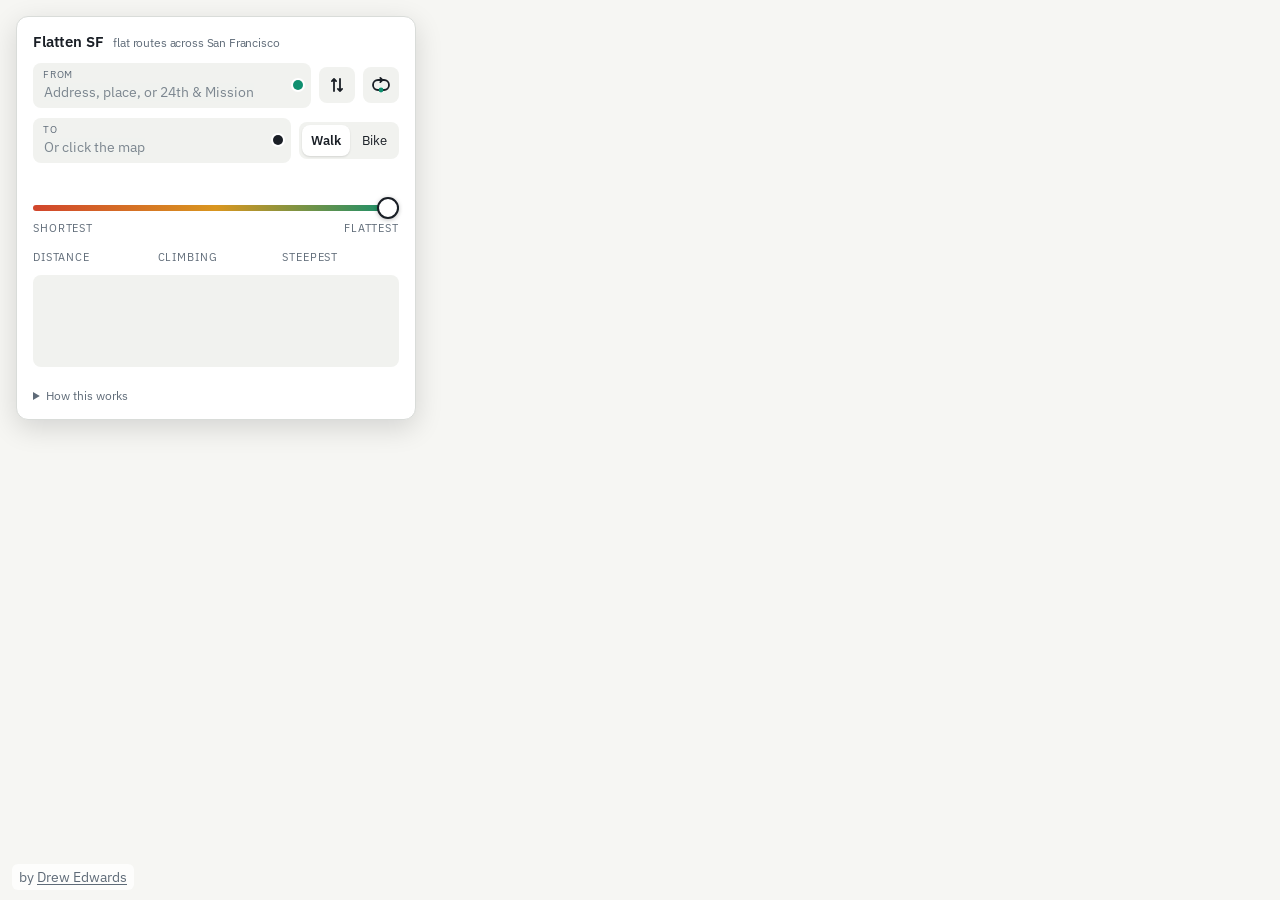
==== site/index.html @ c140e521 "GPX download, and miles or kilometres A small GPX link beside Copy link downloads the route on show " ====
<!DOCTYPE html>
<html lang="en">
<head>
<meta charset="utf-8">
<meta name="viewport" content="width=device-width,initial-scale=1,viewport-fit=cover">
<title>Flatten SF</title>
<meta name="description" content="flattensf: the flattest walking or cycling route between any two places in San Francisco, and every route between it and the shortest one.">
<link rel="canonical" href="https://www.flattensf.com/">
<link rel="icon" href="favicon.svg" type="image/svg+xml">
<meta property="og:type" content="website">
<meta property="og:title" content="Flatten SF">
<meta property="og:site_name" content="Flatten SF">
<meta property="og:description" content="The flattest walking or cycling route between any two places in San Francisco, and every route between it and the shortest one.">
<meta property="og:url" content="https://www.flattensf.com/">
<meta property="og:image" content="https://www.flattensf.com/preview.jpg">
<meta property="og:image:secure_url" content="https://www.flattensf.com/preview.jpg">
<meta property="og:image:type" content="image/jpeg">
<meta property="og:image:width" content="1200">
<meta property="og:image:height" content="630">
<meta property="og:image:alt" content="A map of San Francisco with a fan of walking routes between Trick Dog and the dragon in Golden Gate Park">
<meta name="twitter:card" content="summary_large_image">
<meta name="twitter:title" content="Flatten SF">
<meta name="twitter:description" content="The flattest walking or cycling route between any two places in San Francisco, and every route between it and the shortest one.">
<meta name="twitter:image" content="https://www.flattensf.com/preview.jpg">
<link rel="preload" href="data/graph-0a4ff1ec02.bin.gz" as="fetch" crossorigin>
<link rel="preconnect" href="https://fonts.googleapis.com">
<link rel="preconnect" href="https://fonts.gstatic.com" crossorigin>
<link rel="stylesheet" href="https://fonts.googleapis.com/css2?family=IBM+Plex+Sans:wght@400;500;600&family=IBM+Plex+Mono:wght@500;600&display=swap">
<link rel="stylesheet" href="leaflet-340720efc3.css">
<link rel="stylesheet" href="app-6e3fca8232.css">
</head>
<body>
<div id="map"></div>
<div class="credit" id="credit">by <a href="https://almostimplemented.com" rel="author">Drew Edwards</a></div>
<section id="card" aria-label="flattensf: plan a flat route">
  <h1>Flatten SF <small>flat routes across San Francisco</small></h1>
  <div class="row">
    <div class="field">
      <label for="from">From</label>
      <input id="from" type="text" autocomplete="off" spellcheck="false" placeholder="Address, place, or 24th & Mission">
      <span class="pin" aria-hidden="true"></span>
      <ul class="suggest" id="from_s" role="listbox" hidden></ul>
    </div>
    <button class="swap" id="swap" title="Swap" aria-label="Swap origin and destination"><svg class="ic-swap" viewBox="0 0 20 20" aria-hidden="true"><path d="M7 16V4M4.9 6.1L7 4l2.1 2.1M13 4v12M10.9 13.9L13 16l2.1-2.1" fill="none" stroke="currentColor" stroke-width="1.8" stroke-linecap="round" stroke-linejoin="round"/></svg></button>
    <button class="swap loopbtn" id="loopbtn" type="button" title="Make it a loop" aria-label="Make it a loop" aria-pressed="false">
      <svg class="ic ic-loop" viewBox="0 0 20 20" aria-hidden="true"><path d="M7 5h6a5 5 0 0 1 0 10H7A5 5 0 0 1 7 5z" fill="none" stroke="currentColor" stroke-width="1.8"/><path d="M9.3 2.9l2.1 2.1-2.1 2.1" fill="none" stroke="currentColor" stroke-width="1.8" stroke-linecap="round" stroke-linejoin="round"/><circle class="a" cx="10" cy="15" r="2.4"/></svg>
      <svg class="ic ic-line" viewBox="0 0 20 20" aria-hidden="true"><line x1="5" y1="15" x2="15" y2="5" stroke="currentColor" stroke-width="1.8" stroke-linecap="round"/><circle class="a" cx="4.6" cy="15.4" r="2.6"/><circle class="b" cx="15.4" cy="4.6" r="2.6"/></svg>
    </button>
  </div>
  <div class="row">
    <div class="field" id="tofield">
      <label for="to">To</label>
      <input id="to" type="text" autocomplete="off" spellcheck="false" placeholder="Or click the map">
      <span class="pin to" aria-hidden="true"></span>
      <ul class="suggest" id="to_s" role="listbox" hidden></ul>
    </div>
    <div class="seg" id="mode" role="group" aria-label="Travel mode">
      <button data-v="walk" aria-pressed="true">Walk</button>
      <button data-v="bike" aria-pressed="false">Bike</button>
    </div>
  </div>
  <label class="calm" id="calmrow" hidden>
    <input type="checkbox" id="calm" checked>
    <span>Prefer calm streets <small>bike lanes and quiet streets count shorter, busy arterials longer</small></span>
  </label>
  <label class="calm" id="obrow" hidden>
    <input type="checkbox" id="outback">
    <span>Allow out and back <small>the same streets there and back, often the flattest way</small></span>
  </label>
  <div class="statusrow">
    <div class="status" id="status"></div>
    <span class="links"><button class="link" id="share" type="button" hidden>Copy link</button><button class="link" id="gpx" type="button" hidden title="Download this route as a GPX file for Strava, Garmin and the rest">GPX</button></span>
  </div>
  <input id="sharebox" type="text" readonly hidden aria-label="Link to this route">
  <div class="slider">
    <input type="range" id="sl" min="0" max="1" step="0.001" value="1" aria-label="From shortest to flattest">
    <div class="ends"><span id="end0">Shortest</span><b id="slpos"></b><span id="end1">Flattest</span></div>
  </div>
  <div class="result" id="result" hidden>
    <div class="stat"><div class="v" id="v_dist"></div><div class="k">distance</div></div>
    <div class="stat"><div class="v" id="v_climb"></div><div class="k">climbing</div></div>
    <div class="stat"><div class="v" id="v_grade"></div><div class="k">steepest</div></div>
  </div>
  <canvas id="prof" width="760" height="184" hidden></canvas>
  <div class="delta" id="delta"></div>
  <div class="turns" id="turns" hidden></div>
  <details>
    <summary>How this works</summary>
    <p class="fine">Routes are computed in your browser over 160,000 street
    segments, with USGS 1&nbsp;m lidar elevation on the Overture /
    OpenStreetMap street graph. The slider runs the whole trade-off between
    distance and climbing: every route nothing else beats on both, from
    the shortest to the flattest worth walking. Sliding right never
    shortens the route and never adds climbing. Climbing is total gain,
    not the difference between the endpoints. Stairs count on foot, not
    on a bike.</p>
    <p class="fine">The loop button turns the trip into a loop from one
    start: the slider sets the distance, dozens of loops of about that
    length are tried in every direction and the flattest is shown; tick
    <i>allow out and back</i> to include the same streets there and back,
    which is often flatter still. On a
    bike, <i>prefer calm streets</i> counts protected lanes and paths
    (SFMTA bikeway network) as shorter than they are and busy arterials as
    longer.</p>
    <p class="fine">Click a unit on the numbers to switch between miles
    and kilometres. <i>GPX</i> downloads the route on show with its
    elevation, for Strava, Garmin Connect, Komoot and the like. Place
    search is offline: the city's intersections, places and addresses are
    built into this page.
    <a href="https://github.com/almostimplemented/flattensf">Source, data and the full analysis</a>.</p>
  </details>
  <p class="credit-inline">by <a href="https://almostimplemented.com" rel="author">Drew Edwards</a></p>
</section>
<script src="leaflet-5a640ff863.js"></script>
<script>window.DATA = {"manifest":{"arrays":{"node_lon":{"t":"i4","o":0,"n":69864},"node_lat":{"t":"i4","o":279456,"n":69864},"node_flags":{"t":"u1","o":558912,"n":69864},"node_elev":{"t":"i2","o":628776,"n":69864},"indptr":{"t":"i4","o":768504,"n":69865},"geom_off":{"t":"i4","o":1047964,"n":87777},"arc_head":{"t":"i4","o":1399072,"n":161176},"arc_edge":{"t":"i4","o":2043776,"n":161176},"arc_len":{"t":"u2","o":2688480,"n":161176},"arc_gain":{"t":"u2","o":3010832,"n":161176},"arc_loss":{"t":"u2","o":3333184,"n":161176},"arc_maxgrade":{"t":"i2","o":3655536,"n":161176},"arc_meangrade":{"t":"u2","o":3977888,"n":161176},"arc_cls":{"t":"u1","o":4300240,"n":161176},"arc_flags":{"t":"u1","o":4461416,"n":161176},"arc_th3":{"t":"u2","o":4622592,"n":161176},"arc_th5":{"t":"u2","o":4944944,"n":161176},"arc_th8":{"t":"u2","o":5267296,"n":161176},"arc_th10":{"t":"u2","o":5589648,"n":161176},"arc_th15":{"t":"u2","o":5912000,"n":161176},"edge_name":{"t":"u2","o":6234352,"n":87776},"edge_cls":{"t":"u1","o":6409904,"n":87776},"edge_bucket":{"t":"u1","o":6497680,"n":87776},"edge_maxgrade":{"t":"u2","o":6585456,"n":87776},"edge_avggrade":{"t":"i2","o":6761008,"n":87776},"edge_len":{"t":"u2","o":6936560,"n":87776},"edge_gainkm":{"t":"u2","o":7112112,"n":87776},"edge_lowstress":{"t":"u1","o":7287664,"n":87776},"edge_stress":{"t":"u1","o":7375440,"n":87776},"addr_street":{"t":"u2","o":7463216,"n":230311},"addr_number":{"t":"u2","o":7923838,"n":230311},"addr_lon":{"t":"u2","o":8384460,"n":230311},"addr_lat":{"t":"u2","o":8845082,"n":230311}},"strings":{"geom":{"o":9305704,"b":1454730},"places":{"o":10760434,"b":491608},"addr_streets":{"o":11252042,"b":31067}},"bytes":11283109},"meta":{"n_nodes":69864,"n_arcs":161176,"n_edges":87776,"classes":["bridleway","cycleway","footway","living_street","path","pedestrian","primary","residential","secondary","service","steps","tertiary","track","trunk","unclassified","unknown"],"names":["1","10","10th Avenue","10th Street","11","11th Avenue","11th Street","12","12th Avenue","12th Street","13","13th Street","14","14th Avenue","14th Street","15","15th Avenue","15th Street","16","16th Avenue","16th Street","17","17th Avenue","17th Street","18","18th Avenue","18th Street","19","19th Avenue","19th Street","1st Street","2","20","20th Avenue","20th Avenue Entrance","20th Street","21","21st Avenue","21st Street","22","22nd Avenue","22nd Street","23","23rd Avenue","23rd Street","24","24th Avenue","24th Street","25","25th Avenue","25th Avenue North","25th Street","26","26th Avenue","26th Street","27","27th Avenue","27th Street","28","28th Avenue","28th Street","29th Avenue","29th Street","2nd Avenue","2nd Street","3","30th Avenue","30th Street","31st Avenue","32nd Avenue","33rd Avenue","34th Avenue","35th Avenue","36th Avenue","37th Avenue","38th Avenue","39th Avenue","3rd Avenue","3rd Street","4","40th Avenue","41st Avenue","42nd Avenue","43rd Avenue","44th Avenue","45th Avenue","46th Avenue","47th Avenue","48th Avenue","4th Avenue","4th Street","5","5th Avenue","5th Avenue Entrance","5th Street","6","6th Avenue","6th Street","7","7th Avenue","7th Street","8","8th Avenue","8th Street","9","9th Avenue","9th Street","A Dock","A Street","Abbey Street","Acacia Avenue","Acadia Street","Accacia Street","Acevedo Avenue","Acme Alley","Acorn Alley","Acton Street","Ada Court","Adah's Stairway","Adair Street","Addison Street","Adele Court","Admiral Avenue","Adolph Sutro Court","Aerial Way","Agnon Avenue","Agua Way","Ahern Way","Al Scoma Way","Alabama Street","Aladdin Terrace","Alameda Street","Alana Way","Alberta Street","Albion Street","Alder Street","Alemany Boulevard","Alert Alley","Alexander Zuckermann Bay Bridge Trail","Alhambra Street","Alice B. Toklas Place","Allan Street","Allen Street","Allison Street","Allston Way","Alma Street","Almaden Court","Aloha Avenue","Alpha Street","Alpine Terrace","Alta Mar Way","Alta Street","Alta Vista Terrace","Alton Avenue","Alvarado Street","Alviso Street","Amador Street","Amatista Lane","Amatury Loop","Amazon Avenue","Amber Drive","Ambrose Bierce Street","Ames Street","Amethyst Way","Amherst Street","Amity Alley","Anderson Street","Andover Street","Andrews Road","Angelo's Alley","Anglo Alley","Ankeny Street","Annapolis Terrace","Annie Street","Anson Place","Anthony Street","Antonio Street","Anza Avenue","Anza Street","Anzavista Avenue","Apollo Street","Apparel Way","Appleton Avenue","Appleton Street","Aptos Avenue","Aquavista Way","Arago Street","Arballo Drive","Arbol Lane","Arbor Street","Arch Street","Arco Way","Ardath Court","Arden Way","Ardenwood Way","Arelious Walker Drive","Arellano Avenue","Argent Alley","Argonaut Avenue","Arguello Boulevard","Arkansas Street","Arleta Avenue","Arlington Path","Arlington Street","Armistead Road","Armory Drive","Armstrong Avenue","Arnold Avenue","Arroyo Way","Arthur Avenue","Ash Street","Ashburton Place","Ashbury Street","Ashbury Terrace","Ashton Avenue","Ashwood Lane","Aspen Court","Atalaya Terrace","Athens Street","Attridge Alley","Auburn Street","August Alley","Augusta Street","Austin Street","Auto Drive","Automobile Drive","Avalon Avenue","Avenue A","Avenue B","Avenue D","Avenue E","Avenue G","Avenue H","Avenue I","Avenue M","Avenue N","Avenue of the Palms","Avila Street","Avoca Alley","Avocet Way","Avon Way","Aztec Street","B Dock","B Street","Bache Street","Bacon Street","Baden Street","Badger Street","Baker Court","Baker Street","Balance Street","Balboa Street","Balceta Avenue","Baldwin Court","Balhi Court","Balmy Street","Baltimore Way","Banbury Drive","Bancroft Avenue","Banks Street","Bannam Place","Banneker Way","Bannock Street","Barcelona Avenue","Barnard Avenue","Barneveld Avenue","Barstow Street","Bartlett Street","Bartol Street","Bass Court","Batteries to Bluffs Trail","Battery Caulfield Road","Battery Chamberlin Road","Battery Dynamite Road","Battery East Road","Battery Saffold Road","Battery Street","Battery Wagner Road","Battle of the Bulge Memorial Trail","Bay Area Ridge Trail","Bay Street","Bay Trail","Bay View Street","Bayshore Boulevard","Bayside Drive","Bayside Village Place","Bayview Circle","Bayview Park Road","Baywood Court","Beach Street","Beachmont Drive","Beacon Street","Beale Street","Beatrice Lane","Beatty Road","Beaumont Avenue","Beaver Street","Beckett Street","Bedford Place","Beeman Lane","Behr Avenue","Beideman Street","Belcher Street","Belden Place","Belgrave Avenue","Bell Court","Bella Vista Way","Bellair Place","Belle Avenue","Belles Street","Bellevue Avenue","Belmont Avenue","Belvedere Street","Bemis Street","Bengal Alley","Bennington Street","Benton Avenue","Bepler Street","Bergen Alley","Berkeley Way","Berkshire Way","Bernal Cut Path","Bernal Heights Boulevard","Bernard Street","Bernice Rodgers Way","Bernice Street","Berry Street","Bertha Lane","Bertie Minor Lane","Bertita Street","Berwick Place","Bessie Street","Beulah Street","Beverly Street","Bigelow Court","Birch Street","Birchwood Court","Bird Street","Birmingham Road","Bishop Street","Bitting Avenue","Black Place","Blackstone Court","Blair Terrace","Blairwood Lane","Blake Street","Blanche Street","Blandy Street","Blanken Avenue","Bliss Court","Bliss Road","Blue Greenway","Blue Heron Lake Drive","Blue Heron Lake Drive East","Bluxome Alley","Bluxome Street","Blythdale Avenue","Boardman Place","Bob Kaufman Alley","Bocana Street","Bonifacio Street","Bonita Street","Bonnie Brae Lane","Bonview Street","Borica Street","Bostonship Plaza","Boswell Street","Bosworth Street","Boutwell Street","Bowdoin Street","Bowley Court","Bowley Street","Bowling Green Drive","Bowman Court","Boylston Street","Boynton Court","Bradford Street","Brady Street","Brannan Street","Brant Alley","Brazel Ave Multi-Use Path","Brazil Avenue","Breen Place","Breezeway","Brentwood Avenue","Bret Harte Terrace","Brewster Street","Briarcliff Terrace","Bridgeview Drive","Bridgeview Paseo","Bridgeview Way","Bright Street","Brighton Avenue","Bristol Court","Britton Street","Broad Street","Broadmoor Drive","Broadway","Broderick Street","Bromley Place","Brompton Avenue","Bronte Street","Brook Street","Brookdale Avenue","Brookhaven Lane","Brooklyn Place","Brooks Street","Brosnan Street","Brotherhood Way","Brown Street","Bruce Avenue","Bruce's Stairs","Brumiss Terrace","Brunswick Street","Brush Place","Brussels Street","Bruton Street","Bryant Street","Bucareli Drive","Buchanan Mall","Buchanan Street","Buchanan Street Mall","Buckingham Way","Buena Vista Avenue East","Buena Vista Avenue West","Buena Vista Park Waller Steps","Buena Vista Terrace","Burgoyne Street","Burke Avenue","Burlwood Drive","Burnett Avenue","Burnett North Avenue","Burns Place","Burnside Avenue","Burr Avenue","Burritt Street","Burrows","Burrows Street","Bush Street","Butte Place","Byron Court","Byxbee Street","C Dock","C Street","Cable Car Waiting Line","Cabrillo Street","Cadell Place","Caine Avenue","Caire Terrace","Caledonia Street","Calgary Street","Calhoun Terrace","California Avenue","California Street","Cambon Drive","Cambridge Street","Camellia Avenue","Cameo Way","Cameron Way","Camp Street","Campbell Avenue","Campton Place","Campus Lane","Canby Street","Candlestick Cove Way","Canyon Avenue","Canyon Drive","Capistrano Avenue","Capitol Avenue","Capp Street","Capra Way","Card Alley","Cardenas Avenue","Cargo Way","Carl Street","Carmel Street","Carmelita Street","Carnelian Way","Carolina Street","Carpenter Court","Carr Street","Carrie Street","Carrizal Street","Carroll Avenue","Carson Street","Carter Street","Carver Street","Casa Way","Cascade Walk","Caselli Avenue","Cashmere Street","Casitas Avenue","Cassandra Court","Castelo Avenue","Castenada Avenue","Castillo Street","Castle Manor Avenue","Castle Street","Castro Street","Catalina Street","Catherine Court","Cayuga Avenue","Cayuga and Lamartine Mini Park Path","Cecilia Avenue","Cedar Court","Cedar Street","Cedro Avenue","Cemetery Overlook Path","Central Avenue","Central Avenue Footpath","Central Magazine Road","Century Place","Ceres Street","Cerritos Avenue","Cervantes Boulevard","Cesar Chavez Street","Cesar Chavez Street, N. Sidewalk","Cesar Chavez Street, S. Sidewalk","Chabot Terrace","Chain of Lakes Drive","Chain of Lakes Drive East","Chain of Lakes Drive West","Chancery Lane","Channel Street","Chapman Street","Charles J. Brenham Place","Charles Street","Charlton Court","Charter Oak Avenue","Chatham Place","Chattanooga Street","Chaves Avenue","Chenery Street","Cherry Street","Chesley Street","Chester Avenue","Chestnut Street","Chicago Way","Child Street","Chilton Avenue","China Basin Landing","China Basin Street","Chinook Court","Christmas Tree Point Road","Christopher Drive","Christopher Trail","Chula Lane","Chumasero Drive","Church Street","Cielito Drive","Circular Avenue","Cityview Way","Clairview Court","Clara Street","Claremont Boulevard","Clarence Place","Clarendon Avenue","Clarendon Connector Trail","Clarendon Knob Trail","Clarion Alley","Clarke Street","Claude Lane","Clay Street","Clayton Street","Clearfield Drive","Clearview Court","Cleary Court","Clement Street","Clementina Street","Cleo Rand Avenue","Cleveland Street","Clifford Terrace","Clifford Terrace Stairway","Cliffside Drive","Clinton Park","Clipper Cove Way","Clipper Street","Clipper Terrace","Cloud Circle","Clover Lane","Clover Street","Clyde Street","Coastal Trail","Cochrane Street","Codman Place","Cohen Place","Colby Street","Cole Street","Coleman Street","Coleridge Street","Colin P. Kelly Junior Street","Colin Place","Colleen Way","College Avenue","College Terrace","Collingwood Street","Collins Street","Colon Avenue","Colonial Way","Colton Street","Columbia Square Street","Columbus Avenue","Colusa Place","Comerford Street","Commer Court","Commercial Street","Commonwealth Avenue","Compton Road","Concord Street","Congdon Street","Congo Street","Conkling Street","Connecticut Street","Connector Trail","Conrad Street","Conservatory Access Road","Conservatory Drive East","Conservatory Drive West","Constanso Way","Continuum Way","Convention Plaza","Converse Street","Cook Street","Cooper Alley","Copper Alley","Cora Street","Coral Road","Coralino Lane","Corbett Avenue","Corbin Place","Cordelia Street","Cordova Street","Corinne Woods Way","Cornwall Street","Corona Street","Coronado Street","Cortes Avenue","Cortland Avenue","Corwin Street","Cosgrove Street","Cosmo Place","Coso Avenue","Costa Street","Cottage Row","Cotter Street","Country Club Drive","Coventry Court","Coventry Lane","Cowell Place","Cowles Street","Coyote Crags Trail","Cragmont Avenue","Crags Court","Craig Court","Craig Lane","Crane Street","Cranleigh Drive","Craut Street","Cravath Street","Crescent Avenue","Crescent Court","Crescent Way","Crescio Court","Crespi Drive","Cresta Vista Drive","Crestlake Drive","Crestline Drive","Crestmont Drive","Crisp Road","Crissy Field Avenue","Croaker Court","Crocker Avenue","Crocker Galleria","Crook Street","Cross Street","Crossover Drive","Crown Court","Crown Terrace","Crystal Street","Cuesta Court","Culebra Terrace","Cumberland Street","Cunningham Place","Curtis Street","Cushman Street","Custer Avenue","Custom House Place","Cutler Avenue","Cuvier Street","Cypress Street","Cyril Magnin Street","Cyrus Place","D Dock","D Street","Daggett Street","Dakota Street","Dalewood Way","Dan's Lost Trail","Daniel Burnham Court","Danton Street","Danvers Street","Darien Way","Darrell Place","Dartmouth Street","Dashiell Hammett Street","Davidson Avenue","Davis Court","Davis Street","Dawnview Way","Dawson Place","Day Street","De Boom Street","De Forest Way","De Haro Street","De Long Street","De Montfort Avenue","De Soto Street","De Wolf Street","Dearborn Street","Decatur Street","Decatur Way","Decker Alley","Dedman Court","Deems Road","Dehon Street","Del Monte Street","Del Sur Avenue","Del Vale Avenue","Delancey Street","Delano Avenue","Delgado Place","Dellbrook Avenue","Delmar Street","Delta Street","Deming Street","Denslowe Drive","Derby Street","Desmond Street","Detroit Street","Devonshire Way","Dewey Boulevard","Diamond Cove Terrace","Diamond Heights Boulevard","Diamond Street","Diana Street","Diaz Avenue","Dicha Alley","Dichiera Court","Digby Street","Dirk Dirksen Place","Divisadero Street","Division Street","Dixie Alley","Dodge Street","Dolores Street","Dolores Terrace","Donahue Street","Donner Avenue","Dorado Terrace","Dorantes Avenue","Dorcas Way","Dorchester Way","Dore Street","Doric Alley","Dorland Street","Dorman Avenue","Dormitory Road","Douglass Street","Dow Place","Downey Street","Dr. Carlton B. Goodlett Place","Dr. David Sanchez Way","Dr. Maya Angelou Paseo","Dr. Maya Angelou Way","Dr. Rolland and Kathryn Lowe Community Bridge","Dr. Tom Waddell Place","Drake Street","Drum Bridge","Drumm Street","Drummond Alley","Dublin Street","Duboce Avenue","Dudley Road","Dukes Court","Duncan Street","Duncombe Alley","Dunnes Alley","Dunshee Street","Dunsmuir Street","Dwight Street","E Dock","E Street","Eagle Street","Earl Gage Jr. Street","Earl Street","East Ridge Trail","Eastman Place","Eastwood Drive","Eaton Place","Ecker Plaza","Ecker Street","Ecology Trail (lower)","Ecology Trail (upper)","Eddy Street","Edgar Avenue","Edgardo Place","Edgehill Way","Edgewood Avenue","Edgewood Trail","Edie Road","Edinburgh Street","Edith Street","Edna Street","Edward Street","Egbert Avenue","El Camino del Mar","El Mirasol Place","El Plazuela Way","El Polin Loop","El Polin Spring Connector Trail","El Portal Way","El Sereno Court","El Verano Way","Elgin Park","Elizabeth Street","Elk Street","Ellert Street","Ellington Avenue","Elliot Street","Ellis Street","Ellsworth Street","Elm Street","Elmhurst Drive","Elmira Street","Elmwood Way","Elsie Street","Elwood Street","Emerald Cove Terrace","Emerald Lane","Emerson Street","Emery Lane","Emma Street","Emmett Court","Encanto Avenue","Encinal Walk","Encline Court","English Street","Enterprise Street","Entrada Court","Erie Street","Erkson Court","Ervine Street","Escolta Way","Escondido Avenue","Esmeralda Avenue","Espanola Street","Esquina Drive","Essex Street","Estero Avenue","Eucalyptus Drive","Euclid Avenue","Eugenia Avenue","Eureka Street","Evans Avenue","Evelyn Way","Everglade Drive","Evergreen Avenue","Everson Street","Ewer Place","Ewing Terrace","Excelsior Avenue","Exchange Place","Executive Park Boulevard","Exeter Street","Exposition Drive","F Dock","Fair Avenue","Fair Oaks Street","Fairfax Avenue","Fairfield Way","Fairmount Street","Fairy Gates Trail","Faith Street","Fallon Place","Falmouth Street","Fanning Way","Farallones Street","Fargo Place","Farnsworth Lane","Farnsworth Trail","Farnum Street","Farragut Avenue","Farview Court","Faxon Avenue","Federal Street","Felix Avenue","Fell Street","Fella Place","Felton Street","Fern Street","Fernandez Street","Fernwood Drive","Ferry Plaza","Fieldcrest Drive","Fielding Street","Filbert Steps","Filbert Street","Fillmore Street","Finley Road","First Drive East","First Drive West","Fisher Alley","Fisher Avenue","Fisher Loop","Fitzgerald Avenue","Flights of Fancy","Flint Street","Flood Avenue","Flora Street","Florence Street","Florentine Street","Florida Street","Flounder Court","Flournoy Street","Flower Street","Foerster Street","Fog Bridge","Folsom Street","Folsom Street, E. Sidewalk","Folsom Street, W. Sidewalk","Font Boulevard","Fontinella Terrace","Foote Avenue","Ford Street","Forest Hill Path","Forest Knolls Drive","Forest Road","Forest Side Avenue","Forest View Drive","Fort Funston Road","Fort Mason 10","Fort Mason 12","Fort Mason 15","Fort Mason 16","Fort Mason 19","Fort Mason 8","Fort Miley 5","Fort Miley 6","Fort Miley Circle","Fortuna Avenue","Fountain Street","Fowler Avenue","France Avenue","Francis Street","Francisco Street","Franconia Street","Frank Norris Street","Frankfort Street","Franklin Street","Fratessa Court","Fredela Lane","Frederick Street","Fredson Court","Freelon Street","Freeman Court","Fremont Street","Fresnel Way","Fresno Street","Frida Kahlo Loop","Frida Kahlo Way","Friedell Street","Friendship Court","Front Street","Fuente Avenue","Fulton Street","Fulton Trail","Functional and Fantasy Stair","Funston Avenue","Funston Road","G Dock","Gabilan Way","Gaiser Court","Galewood Circle","Galilee Lane","Galindo Avenue","Gallagher Lane","Galvez Avenue","Gambier Street","Garces Drive","Garcia Avenue","Garden Street","Garden Walk","Garden Way","Gardener Road","Gardener's Trail","Gardenside Drive","Garfield Street","Garlington Court","Garnett Terrace","Garrison Avenue","Gates Street","Gateview Avenue","Gateview Court","Gatun Alley","Gaven Street","Gaviota Way","Geary Boulevard","Geary Street","Gellert Drive","Gene Friend Way","Genebern Way","General Kennedy Avenue","Geneva Avenue","Gennessee Street","Genoa Place","George Court","Georgia Lane","Gerke Alley","Germania Street","Getz Street","Ghost Trail","Giants Drive","Gibb Street","Gibbon Court","Gibson Road","Gilbert Street","Gillette Avenue","Gilman Avenue","Gilroy Street","Girard Road","Girard Street","Gladeview Way","Gladiolus Lane","Gladstone Drive","Gladstone Way","Gladys Street","Glen Court","Glenbrook Avenue","Glendale Street","Glenhaven Lane","Glenview Drive","Globe Alley","Gloria Court","Glover Street","Godeus Street","Goethe Street","Goettingen Street","Gold Mine Drive","Gold Street","Goldberg Lane","Golden Court","Golden Gate Avenue","Golden Gate Bridge East Sidewalk","Golden Gate Bridge West Sidewalk","Golden Gate Promenade","Goleta Avenue","Gonzalez Drive","Gordon Street","Gorgas Avenue","Gorham Street","Gough Street","Gould Street","Grace Street","Grafton Avenue","Graham Street","Granada Avenue","Grand Staircase of San Francisco City Hall","Grand View Avenue","Grand View Terrace","Grant Avenue","Granville Way","Grattan Street","Graystone Terrace","Great Highway","Great Highway Extension","Great Highway Promenade","Greely Court","Green Street","Green Tunnel","Greenough Avenue","Greenview Court","Greenwich Steps","Greenwich Street","Greenwood Avenue","Grenard Terrace","Griffith Street","Grijalva Drive","Grote Place","Grove Street","Guadalupe Avenue","Guerrero Street","Gum Tree Girls Trail","Guttenberg Street","Guy Place","H Lot","H Street","Habitat Terrace","Hagiwara Tea Garden Drive","Hahn Street","Haight Street","Hale Street","Halibut Court","Hallam Street","Halleck Street","Hamerton Avenue","Hamilton Street","Hamlin Street","Hampshire Street","Hancock Street","Hang Ah Alley;Pagoda Alley","Hanover Street","Harbor Road","Hardie Avenue","Hardie Place","Harding Road","Harkness Avenue","Harlan Place","Harlem Alley","Harlow Street","Harney Way","Harold Avenue","Harper Street","Harriet Street","Harrington Street","Harris Place","Harrison Boulevard","Harrison Street","Harry Street","Hartford Street","Harvard Street","Hastings Terrace","Hattie Street","Havelock Street","Havens Street","Havenside Drive","Hawes Street","Hawkins Lane","Hawthorne Street","Hayes Street","Hays Street","Hazelwood Avenue","Head Street","Healy Avenue","Hearst Avenue","Heather Avenue","Helen Macintosh Lane","Helen Place","Helena Street","Hemlock Street","Hemway Terrace","Henry Adams Street","Henry Street","Herb Caen Way...","Heritage Avenue","Hermann Street","Hernandez Avenue","Heron Street","Hester Avenue","Heyman Avenue","Hickory Street","Hidalgo Terrace","Hidden Garden Steps","High Five Zone","High Street","Highland Avenue","Higuera Avenue","Hiliritas Avenue","Hill Point Avenue","Hill Street","Hillcrest Court","Hillcrest Drive","Hillcrest Road","Hillview Court","Hillway Avenue","Hilton Street","Himmelmann Place","Hinckley Walk","Historic Trail","Hitchcock Lane","Hitchcock Street","Hobart Alley","Hodges Alley","Hoff Street","Hoffman Avenue","Hoffman Street","Holladay Avenue","Hollis Street","Hollister Avenue","Holloway Avenue","Holly Park Circle","Hollywood Court","Holyoke Street","Homestead Street","Homewood Court","Hooker Alley","Hooper Street","Hooper's Steps","Hopkins Avenue","Horace Street","Horne Avenue","Hospital Street","Hotaling Place","Houston Street","Howard Court","Howard Street","Howth Street","Hubbell Street","Hudson Avenue","Hudson Court","Hugo Street","Hulbert Alley","Humboldt Street","Hunter's Point Power Plant Trail","Hunters Point Boulevard","Hunters Point Expressway","Huntington Drive","Huron Avenue","Hussey Street","Hutchins Court","Hyde Street","Hyde Street Pier","I Dock","I Street","Icehouse Alley","Idora Avenue","Ignacio Avenue","Illinois Street","Ils Lane","Imperial Alley","Ina Court","Inca Lane","Incinerator Road","Indiana Street","Industrial Street","Infantry Terrace","Ingalls Street","Ingerson Avenue","Ingleside Path","Innes Avenue","Innes Court","Inverness Drive","Iowa Street","Iris Avenue","Iron Alley","Ironship Plaza North","Ironship Plaza South","Ironwood Way","Irving Street","Irvington Street","Irwin Street","Isadora Duncan Lane","Isis Street","Islais Creek Trail","Isola Way","Issleib Avenue","Italy Avenue","Ivy Street","J Dock","J Street","Jack Balestreri Way","Jack Kerouac Alley","Jack London Alley","Jack Micheline Alley","Jack Micheline Place","Jackson Street","Jade Place","Jakey Court","Jamestown Avenue","Jansen Street","Jarboe Avenue","Jason Court","Jasper Place","Jauss Street","Java Street","Jean Way","Jeff Adachi Way","Jefferson Street","Jennifer Place","Jennings Court","Jennings Street","Jerome Alley","Jerrold Avenue","Jersey Street","Jessie East Street","Jessie Street","Jessie West Street","John F Kennedy Drive","John F Shelley Drive","John F. Kennedy Drive","John F. Kennedy Promenade","John Maher Street","John Muir Drive","John Street","Johnson Street","Johnstone Drive","Joice Street","Jones Street","Joost Avenue","Jordan Avenue","Josepha Avenue","Josiah Avenue","Jos\u00e9 Sarria Court","Joy Street","Juan Bautista Circle","Juanita Way","Judah Street","Judson Avenue","Jules Avenue","Julia Street","Julian Avenue","Julius Street","Junior Terrace","Juniper Street","Junipero Serra Boulevard","Juri Street","Justin Drive","Kalmanovitz Street","Kamille Court","Kansas Street","Kaplan Lane","Karen Court","Kate Street","Kearny Lane","Kearny Street","Keith Street","Kelloch Avenue","Kempton Avenue","Kendall Drive","Kennedy Place","Kenneth Rexroth Place","Kenny Alley","Kensington Way","Kent Street","Kenwood Way","Keppler Court","Kern Street","Key Avenue","Keyes Alley","Keyes Avenue","Keystone Way","Kezar Drive","Kimball Place","King Street","Kingston Street","Kinzey Street","Kirkham Street","Kirkwood Avenue","Kiska Road","Kissling Street","Kittredge Terrace","Knockash Hill","Knollview Way","Knott Court","Kobbe Avenue","Kohler Place","Koret Way","Kramer Place","Krausgrill Place","Kronquist Court","La Avanzada Street","La Ferrera Terrace","La Grande Avenue","La Playa Street","La Playa Terminal Loop","La Salle Avenue","Lafayette Street","Laguna Honda Boulevard","Laguna Street","Lagunitas Drive","Laidley Street","Lake Forest Court","Lake Merced Bike Path","Lake Merced Boulevard","Lake Merced Boulevard bikeway","Lake Merced Hill","Lake Merced Hill Street","Lake Merced Hill Street North","Lake Merced Hill Street South","Lake Merced Hills Community Center Access Stairs","Lake Merced Northbound Bikeway","Lake Merced Southbound protected bikeway","Lake Street","Lakeshore Drive","Lakeshore Plaza","Lakeview Avenue","Lakeview Drive","Lakewood Avenue","Lamartine Street","Lamson Lane","Lancaster Lane","Landers Street","Lands End Trail","Lane Street","Langdon Court","Langton Street","Lansdale Avenue","Lapham Way","Lapidge Street","Lapu Lapu Street","Larch Street","Larch Way","Larkin Street","Las Villas Court","Laskie Street","Lathrop Avenue","Latona Street","Laura Street","Laurel Street","Lauren Court","Laussat Street","Lawrence Avenue","Lawton Street","Le Conte Avenue","Le Conte Circle","Leavenworth Street","Ledyard Street","Lee Avenue","Leese Street","Legion Court","Legion of Honor Drive","Leidesdorff Street","Leland Avenue","Lendrum Court","Lenox Way","Leo Street","Leona Terrace","Leroy Place","Lessing Street","Lester Court","Letterman Drive","Levant Street","Levant Street Stairway","Lexington Street","Liberty Street","Liebig Street","Liggett Avenue","Lilac Street","Lillian Street","Lily Street","Linares Avenue","Lincoln Boulevard","Lincoln Court","Lincoln Park Steps","Lincoln Way","Linda Street","Linden Street","Lindsay Circle","Lippard Avenue","Lisbon Street","Littlefield Terrace","Lloyd Street","Lobby Shops","Lobos Creek Valley Trail","Lobos Street","Locksley Avenue","Lockwood Street","Locust Street","Loehr Street","Lois Lane","Loma Vista Terrace","Lombard Street","Lomita Avenue","London Street","Lone Mountain Terrace","Long Bridge Street","Longview Court","Loomis Street","Lopez Avenue","Loraine Court","Los Olivos Avenue","Los Palmos Drive","Lottie Bennett Lane","Louisburg Street","Louisiana Street","Lovers' Lane","Lowell Street","Lower Great Highway Trail","Lower Terrace","Loyola Terrace","Lucerne Street","Lucky Street","Lucy Street","Lulu Alley","Lunado Court","Lunado Way","Lundys Lane","Lupine Avenue","Lupine Court","Lurline Street","Lurmont Terrace","Lusk Street","Lydia Avenue","Lyell Street","Lynch Street","Lyndhurst Drive","Lyon Street","Lyon Street Footpath","Mabel Alley","Mabini Street","Mabrey Court","MacArthur Avenue","MacDonald Avenue","Macalla Road","Macedonia Street","Macondray Lane","Maddux Avenue","Madera Street","Madison Street","Madrid Street","Madrone Avenue","Magellan Avenue","Magnolia Street","Mahan Street","Maiden Lane","Main Drive","Main Street","Majestic Avenue","Malden Alley","Mallorca Way","Malosi Street","Malta Drive","Malvina Place","Manchester Street","Mandalay Lane","Mangels Avenue","Manor Court","Manor Drive","Manseau Street","Mansell Multi-Use Path","Mansell Street","Mansfield Street","Manzanita Avenue","Maple Street","Mar Vista Drive","Marcela Avenue","Marcy Place","Marengo Street","Margaret Avenue","Margrave Place","Marietta Drive","Marin Street","Marina Boulevard","Marine Drive","Mariner Drive","Mariposa Street","Marist Street","Mark Lane","Mark Twain Place","Market Street","Marlin Court","Marne Avenue","Mars Street","Marsily Street","Marston Avenue","Martha Avenue","Martin Avenue","Martin Luther King Junior Drive","Martinez Street","Marvel Court","Marview Way","Marx Meadow Drive","Mary Street","Mary Teresa Street","Maryland Street","Mason Court","Mason Street","Masonic Avenue","Massasoit Street","Mateo Street","Matthew Court","Maxwell Court","Mayfair Drive","Mayflower Street","Maynard Street","Maywood Drive","McAllister Street","McCann Street","McCarthy Avenue","McCoppin Street","McCormick Street","McCovey Cove Promenade","McDowell Avenue","McDowell Road Southwest","McKinley - Vermont Lower Steps","McKinnon Avenue","McLaren Avenue","McLea Court","McNair Court","McRae Lane","McRae Street","Meacham Place","Meade Avenue","Meadow Drive","Meadowbrook Drive","Meda Avenue","Medau Place","Medical Center Way","Megan Drive","Melba Avenue","Melra Court","Melrose Avenue","Memory Lane","Mendell Street","Mendosa Avenue","Menoher Lane","Mercato Court","Merced Avenue","Mercedes Way","Merchant Road","Merchant Street","Mercury Street","Merlin Street","Merriam Lane","Merrie Way","Merrill Street","Merrimac Street","Merritt Street","Mersey Street","Mesa Avenue","Mesa Street","Michigan Street","Midcrest Way","Middle Drive West","Middle Point Road","Middlefield Drive","Midway Street","Miguel Street","Milan Terrace","Mile Rock Trail","Miles Court","Miles Street","Miley Street","Mill Street","Miller Place","Miller Road","Milton I Ross Lane","Milton Street","Minerva Street","Minna Street","Minnesota Street","Mint Plaza","Mira Vista Court","Mirabel Avenue","Miraloma Drive","Miramar Avenue","Mirando Way","Mission Bay Boulevard","Mission Bay Boulevard North","Mission Bay Boulevard South","Mission Bay Circle","Mission Bay Drive","Mission Circle","Mission Hills Drive","Mission Rock Street","Mission Street","Mission Street, E. Sidewalk","Mission Street, W. Sidewalk","Mississippi Street","Missouri Street","Mistral Street","Mizpah Street","Modoc Avenue","Moffitt Street","Mojave Street","Molimo Drive","Moncada Way","Moneta Court","Moneta Way","Mono Street","Montague Place","Montalvo Avenue","Montana Street","Montcalm Street","Montclair Terrace","Montecito Avenue","Monterey Boulevard","Montezuma Street","Montgomery Street","Monticello Street","Monument Way","Moonwalk Stairs","Moore Lane","Moore Place","Moraga Avenue","Moraga Street","Moreland Street","Morningside Drive","Morrell Place","Morrell Street","Morris Street","Morse Street","Morton Street","Moscow Street","Moss Street","Moulton Street","Moultrie Street","Mount Lane","Mount Vernon Avenue","Mountain Lake Trail","Mountain Spring Avenue","Mountview Court","Mrs. Jackson Way","Muir Court","Muir Loop","Mulford Alley","Mullen Avenue","Munich Street","Murray Lane","Murray Street","Museum Way","Music Concourse Drive","Myra Way","Myrtle Street","Mystery Trail","Nadell Court","Naglee Avenue","Nahua Avenue","Nancy Pelosi Drive","Nantucket Avenue","Napier Lane","Naples Street","Napoleon Street","Natick Street","Natoma Street","Nauman Road","Navajo Avenue","Navy Road","Naylor Street","Nebraska Street","Nellie Street","Nelson Rising Lane","Neptune Street","Nevada St","Nevada Street","New Montgomery Street","Newburg Street","Newcomb Avenue","Newell Street","Newhall Street","Newman Street","Newton Street","Ney Street","Niagara Avenue","Niantic Avenue","Nibbi Court","Nido Avenue","Nike Road","Nimitz Avenue","Nob Hill Place","Nobles Alley","Noe Street","Nordhoff Street","Norfolk Street","Noriega Street","Normandie Terrace","North Creek Trail","North Drive","North Hughes Lane","North Point Street","North Ridge Trail","North State Drive","North Van Horn Lane","North View Court","Northbound Protected Bikeway","Northgate Drive","Northgate Road","Northpoint Drive","Northridge Road","Northwood Drive","Norton Street","Norwich Street","Nottingham Place","Nueva Avenue","O'Farrell Street","O'Reilly Avenue","O'Shaughnessy Boulevard","Oak Court","Oak Grove Street","Oak Park Drive","Oak Street","Oak Street Cyclepath","Oakdale Avenue","Oakhurst Lane","Oakridge Drive","Oakwood Street","Ocean Avenue","Oceanview Terrace","Octavia","Octavia Boulevard","Octavia Boulevard Bike Connector","Octavia Street","Officer James W. Bloesch Road","Ogden Avenue","Ohlone Way","Old Chinatown Lane","Old Macalla Road","Olive Street","Oliver Street","Olmstead Street","Olympia Way","Olympic Country Club Road","Omar Way","Oneida Avenue","Onique Lane","Onondaga Avenue","Opal Place","Opalo Lane","Ophir Alley","Ora Way","Orange Alley","Orben Place","Ord Court","Ord Street","Ordway Street","Oriente Street","Oriole Way","Orizaba Avenue","Orsi Circle","Ortega Street","Ortega Way","Osage Alley","Osaka Way","Oscar Alley","Osceola Lane","Osgood Place","Otega Avenue","Otis Street","Otsego Avenue","Ottawa Avenue","Otter Cove Terrace","Outback Trail","Overlook Drive","Owen Street","Owens Street","Oxford Street","Ozbourn Court","Pacheco Street","Pacific Avenue","Page Street","Palace Drive","Palm Avenue","Palm Lane","Palmetto Avenue","Palo Alto Avenue","Paloma Avenue","Palos Place","Palou Avenue","Panorama Drive","Paradise Avenue","Paraiso Place","Paramount Terrace","Paris Street","Park Boulevard","Park Boulevard Trail","Park Hill Avenue","Park Presidio Boulevard","Park Presidio Bypass Drive","Park Street","Park Trail","Parker Avenue","Parkhurst Alley","Parkridge Drive","Parnassus Avenue","Parque Drive","Parsons Street","Partridge Lane","Pasadena Street","Patterson Street","Patton Court","Patton Street","Paul Avenue","Paulding Street","Peabody Street","Pearl Street","Peek Lane","Pelican Cove Terrace","Pelton Place","Pemberton Place","Peninsula Avenue","Pennsylvania Avenue","Penny Lane","Peralta Avenue","Perego Terrace","Perimeter Path","Perine Place","Perry Street","Pershing Drive","Persia Avenue","Peru Avenue","Peter Macchiarini Steps","Peter Yorke Way","Peters Avenue","Petrarch Place","Pfeiffer Street","Phelps Street","Phil Arnold Trail","Philosopher's Way","Phoenix Terrace","Pico Avenue","Piedmont Street","Pier 3 promenade","Pier 39","Pier 45","Pier 50","Pier 50 A","Pier 50 B","Pier 96","Pierce Street","Pierpoint Lane","Pilgrim Avenue","Pine Court","Pine Street","Pinehurst Way","Pink Alley","Pinto Avenue","Pioche Street","Piper Loop","Pixley Street","Pizarro Way","Plaza Street","Pleasant Street","Plum Street","Plymouth Avenue","Point Lobos Avenue","Polaris Way","Polk Street","Pollard Place","Pomona Street","Pond Street","Pontiac Street","Pope Court","Pope Road","Pope Street","Poplar Street","Poppy Lane","Portal Drive","Portal Path","Porter Street","Portola Drive","Portola Street","Post Street","Potomac Street","Potrero Avenue","Powell Street","Powers Avenue","Powhattan Avenue","Prado Street","Prague Street","Pratt Place","Precita Avenue","Prentiss Street","Prescott Court","Presidio Avenue","Presidio Battery East Tunnel","Presidio Boulevard","Presidio Promenade","Presidio Terrace","Pretor Way","Priest Street","Princeton Street","Progress Street","Prospect Avenue","Prosper Street","Public Park","Pueblo Street","Putnam Street","Quane Street","Quarry Road","Quartz Way","Quesada Avenue","Quickstep Lane","Quincy Street","Quint Street","Quintara Street","R Street","Raccoon Drive","Racine Lane","Radio Terrace","Rae Avenue","Raleigh Avenue","Ralston Avenue","Ralston Street","Ramona Avenue","Ramsel Court","Ramsell Street","Randall Street","Randolph Street","Rankin Street","Rausch Street","Ravenwood Drive","Ravilla Court","Rawles Street","Raycliff Terrace","Raymond Avenue","Reardon Road","Rebecca Lane","Recycle Road","Red Leaf Court","Red Rock Way","Reddy Street","Redfield Alley","Redondo Street","Redwood","Redwood Street","Reed Street","Reeves Court","Reno Place","Reposa Way","Reservoir Street","Restani Way","Retiro Way","Reuel Court","Revere Avenue","Rex Avenue","Rey Street","Rhine Street","Rhode Island Street","Rice Street","Richards Circle","Richardson Avenue","Richland Avenue","Rickard Street","Rico Way","Ridge Court","Ridge Lane","Ridgewood Avenue","Riley Avenue","Rincon Street","Ringold Street","Rio Court","Rio Verde Street","Ripley Street","Risel Avenue","Ritch Street","Rivas Avenue","Rivera Street","Riverton Drive","Rivoli Street","Rizal Street","Roach Street","Roanoke Street","Robblee Avenue","Robert Kirk Lane","Robinhood Drive","Robinson Drive","Robinson Street","Rockaway Avenue","Rockdale Drive","Rockland Street","Rockridge Drive","Rockwood Court","Rod Road","Rodgers Street","Rodriguez Street","Roemer Way","Rolph Street","Romain Street","Rome Street","Romolo Place","Rondel Place","Roosevelt Way","Rosa Parks Lane","Roscoe Street","Rose Pak's Way","Rose Street","Rosella Court","Roselyn Terrace","Rosemary Court","Rosemont Place","Rosenkranz Street","Rosewood Drive","Rosie Lee Lane","Ross Alley","Rossi Avenue","Rossmoor Drive","Rotteck Street","Rousseau Street","Royal Lane","Ruckman Avenue","Rudden Avenue","Ruger Street","Russ Street","Russell Street","Russia Avenue","Russian Hill Place","Ruth Street","Rutland Street","Rutledge Street","SFPUC Service Road","Sabin Place","Sacramento Alley","Sacramento Street","Saddleback Drive","Sadowa Street","Safira Lane","Sagamore Street","Saint Charles Avenue","Saint Croix Drive","Saint Elmo Way","Saint Francis Boulevard","Saint Francis Place","Saint George Alley","Saint Germain Avenue","Saint Joseph's Avenue","Saint Louis Alley","Saint Mary's Avenue","Sal Street","Sala Terrace","Salinas Avenue","Samoset Street","San Aleso Avenue","San Andreas Way","San Anselmo Avenue","San Antonio Circle","San Antonio Place","San Benito Way","San Bruno Avenue","San Buenaventura Way","San Carlos Street","San Diego Avenue","San Felipe Avenue","San Fernando Way","San Francisco Golf Club Road","San Gabriel Avenue","San Gabriel Circle","San Jacinto Way","San Jose Avenue","San Juan Avenue","San Leandro Way","San Lorenzo Way","San Luis Circle","San Marcos Avenue","San Miguel Street","San Pablo Avenue","San Rafael Way","San Ramon Way","Sanches Street","Sanchez Street","Sand Ladder","Sandpiper Cove Way","Sansome Street","Santa Ana Avenue","Santa Barbara Avenue","Santa Clara Avenue","Santa Cruz Avenue","Santa Fe Avenue","Santa Marina Street","Santa Monica Way","Santa Paula Avenue","Santa Rita Avenue","Santa Rosa Avenue","Santa Ynez Avenue","Santa Ysabel Avenue","Santiago Street","Santos Street","Sargent Street","Saroyan Place","Saturn Steps","Saturn Street","Sawyer Street","Scenic Way","Schofield","Schofield Road","School Alley","Schwerin Street","Science Circle","Scotia Avenue","Scotland Street","Scott Alley","Scott Street","Sea Cliff Avenue","Sea View Terrace","Seal Cove Terrace","Seal Rock Drive","Sears Street","Seawell Lane","Second Drive","Security Pacific Place","Selby Street","Selma Way","Seminole Avenue","Seneca Avenue","Sequoia Way","Sergeant John V Young Street","Serrano Drive","Service Street","Seven Seas Avenue","Severn Street","Seville Street","Seward Street","Seymour Street","Shafter Avenue","Shafter Court","Shafter Road","Shakespeare Street","Shannon Street","Sharon Street","Sharp Place","Shaw Alley","Shawnee Avenue","Sheldon Terrace","Sheridan Avenue","Sheridan Street","Sherman Road","Sherman Street","Sherwood Court","Sherwood Road Trail","Shields Street","Shiloh's Way","Shipley Street","Shore View Avenue","Short Street","Shotwell Street","Shotwell Street, E. Sidewalk","Shotwell Street, W. Sidewalk","Shrader Street","Shriners Avenue","Sibert Lane","Sibley Road","Sickles Avenue","Sierra Street","Signal Road","Silliman Street","Silver Avenue","Silverview Drive","Simonds Loop","Skyline Boulevard","Skyview Way","Sloat Blvd bikeway","Sloat Boulevard","Smith Lane","Sola Avenue","Somerset Street","Sonoma Street","Sotelo Avenue","Soule Lane","South Creek Trail","South Drive","South Hill Boulevard","South Hughes Lane","South Park","South Ridge Trail","South Van Horn Lane","South Van Ness Avenue","Southard Place","Southern Heights Avenue","Southridge Way","Southwood Drive","Sparrow Street","Sparta Street","Spear Avenue","Spear Street","Spencer Street","Spofford Street","Spreckels Lake Drive","Spring Street","Springfield Drive","Sproule Lane","Spruce Street","St. Mary's Park Pedestrian Bridge","Stanford Heights Avenue","Stanford Street","Stanton Street","Stanyan Boulevard","Stanyan Street","Staples Avenue","Stark Street","Starr King Way","Starview Way","State Drive","States Street","Steep Ravine Trail","Steiner Street","Steps to Wisdom","Sterling Street","Stern Grove Court","Steuart Lane","Steuart Street","Steveloe Place","Stevens Alley","Stevenson Street","Still Street","Stillings Avenue","Stillman Street","Stilwell Road","Stockton Street","Stockton Tunnel","Stone Street","Stonecrest Drive","Stoneman Street","Stoneridge Lane","Stoneybrook Avenue","Stoneyford Avenue","Storey Avenue","Storrie Street","Stratford Drive","Striped Bass Street","Student Union Loading Dock","Sturgeon Street","Summit Street","Summit Way","Sumner Avenue","Sumner Street","Sunbeam Lane","Sunglow Lane","Sunnydale Avenue","Sunnyside Terrace","Sunrise Way","Sunset Blvd Bike Path","Sunset Boulevard","Sunset Dunes","Sunset Dunes Trail","Sunset Trail","Sunview Drive","Surrey Street","Sussex Street","Sutro Baths Upper Trail","Sutro Heights Avenue","Sutro Heights Loop Trail","Sutro Tower Trail","Sutter Street","Sweeny Street","Swiss Avenue","Sycamore Street","Sydney Way","Sylvan Drive","Taber Place","Tacoma Street","Talbert Street","Tamalpais Terrace","Tandang Sora Street","Tapia Drive","Tara Street","Taraval Street","Taylor Road","Taylor Street","Teddy Avenue","Tehama Street","Telegraph Hill Boulevard","Temescal Terrace","Temple Street","Templeton Avenue","Tennessee Hollow Trail","Tennessee Street","Teresita Boulevard","Terra Vista Avenue","Terrace Drive","Terrace Walk","Terry A. Francois Boulevard","Texas Street","The Embarcadero","The Esplanade","The Feeney Way","The Nave","Theresa Street","Thomas Avenue","Thomas Court","Thomas Mellon Circle","Thomas More Way","Thor Avenue","Thornburg Road","Thornton Avenue","Thorp Lane","Thrift Street","Tiffany Avenue","Tillman Place","Timber Trail","Timothy Pflueger Place","Tingley Street","Tioga Avenue","To Little Puffer Steam Train","Tocoloma Avenue","Todd Street","Toland Street","Toledo Way","Tomaso Court","Tompkins Avenue","Toni Stone Crossing","Topaz Way","Topeka Avenue","Torney Avenue","Torrens Court","Touchard Street","Towerside Avenue","Townsend Circle","Townsend Street","Toyon Lane","Trade Winds Avenue","Trader Vic Alley","Trainor Street","Transverse Drive","Transverse Drive Path","Transverse Drive Trail","Treasure Island Road","Treasury Place","Treat Avenue","Treat Way","Trenton Street","Trinity Place","Trocadero Drive","Troop 88 Trail","Troy Alley","Truett Street","Trumbull Street","Tubbs Street","Tucker Avenue","Tulane Street","Tunnel Avenue","Turk Boulevard","Turk Murphy Lane","Turk Street","Turner Terrace","Turquoise Way","Tuscany Alley","Twin Peaks Boulevard","Twin Peaks Connector Trail","Twin Peaks Ridge Trail","UPN Bikepath","Ulloa Street","Underwood Avenue","Union Street","University Street","Upland Drive","Upper Terrace","Upton Avenue","Upton Street","Uranus Terrace","Urbano Drive","Utah Street","Valdez Avenue","Vale Avenue","Valencia Street","Valencia Street Bikeway","Valerton Court","Vallejo Street","Vallejo Street Stairway","Valletta Court","Valley Street","Valmar Terrace","Valparaiso Street","Van Buren Street","Van Dyke Avenue","Van Keuran Avenue","Van Ness Avenue","Vandewater Street","Varela Avenue","Varennes Street","Varney Place","Vasquez Avenue","Vassar Place","Velasco Avenue","Venard Alley","Vendome Avenue","Ventura Avenue","Venus Street","Verdi Place","Verdun Way","Vermehr Place","Vermont Street","Verna Street","Vernon Alley","Vernon Street","Vesta Street","Veterans Drive","Via Bufano","Via Ferlinghetti","Vicente Street","Vicha Ratanapakdee Way","Vicksburg Street","Victoria Street","Victory Trail","Vidal Drive","Vienna Street","Villa Terrace","Vine Terrace","Vinton Court","Virgil Street","Virginia Avenue","Visitacion Avenue","Visitacion Valley Greenway Community Garden","Vista Court","Vista Lane","Vista Verde Court","Vista View Court","Vulcan Stairway","Wabash Terrace","Wagner Alley","Waithman Way","Waldo Alley","Walker Court","Walkway to Lake Merced","Wall Place","Wallace Avenue","Wallen Street","Waller Street","Waller Street Skatepark","Walnut Street","Walter Street","Walter U. Lum Place","Waltham Street","Wanda Street","Ward Street","Warner Place","Warren Drive","Warriors Way","Washburn Street","Washington Boulevard","Washington Street","Watchman Way","Water Street","Waterfront Plaza","Waterloo Street","Waterville Street","Watt Avenue","Waverly Place","Waverly Way","Wawona Street","Wayland Street","Wayne Place","Webb Place","Webster Street","Wedemeyer Street","Welsh Street","Wentworth Place","West Campus Green","West Clay Street","West Crystal Cove Terrace","West Pacific Avenue","West Portal Avenue","West Ridge Trail","West Road","West View Avenue","Westbrook Court","Westdale Avenue","Western Shore Lane","Westgate Drive","Westmoorland Drive","Weston Court","Westpark Drive","Westside Drive","Westwood Drive","Wetmore Street","Whaleship Plaza","Wheat Street","Wheeler Avenue","Whipple Avenue","White Street","Whitecliff Way","Whitfield Court","Whiting Street","Whiting Way","Whitney Street","Whitney Young Circle","Whittier Street","Wiese Street","Wilde Avenue","Wilder Street","Wildflower Court","Wildwood Way","Willard Street","Willard Street North","Williams Avenue","Williar Avenue","Willie B Kennedy Drive","Willow Street","Wilmot Street","Wilshire Avenue","Wilson Street","Winchester Street","Winding Way","Windsor Place","Winfield Street","Winston Drive","Winter Place","Winthrop Street","Wisconsin Street","Wisser Court","Wood Street","Woodacre Drive","Woodhaven Court","Woodland Avenue","Woodside Avenue","Woodward Street","Wool Court","Wool Street","Woolsey Street","Worcester Avenue","Worden Street","Worth Street","Wright Court","Wright Loop","Wright Street","Wyman Avenue","Wyton Lane","Yacht Road","Yale Street","Yellow Cab Access Road","Yerba Buena Avenue","Yerba Buena Lane","Yerba Buena Road","Yorba Lane","Yorba Street","York Street","Yosemite Avenue","Young Court","Yukon Street","Zanowitz Avenue","Zelda Way","Zeno Place","Zircon Place","Zoe Street","Zoo Road"],"thresholds":[3,5,8,10,15],"scales":{"dm":20.0,"cm":100.0,"grade":10000.0,"coord":1000000.0,"stress":100.0},"bikeways":true,"profiles":{"shortest":{"alpha":0.0,"beta":0.0,"gamma":0.0,"penalties":[0,0,0,0,0],"extreme":0.0,"use_class_multiplier":false},"min_climb":{"alpha":120.0,"beta":0.0,"gamma":0.0,"penalties":[0,0,0,0,0],"extreme":0.0,"use_class_multiplier":true},"grade_averse":{"alpha":4.0,"beta":12.0,"gamma":6.0,"penalties":[0.25,1.0,3.0,6.0,15.0],"extreme":15.0,"use_class_multiplier":true},"balanced":{"alpha":14.0,"beta":2.0,"gamma":2.0,"penalties":[0.25,0.75,2.0,4.0,10.0],"extreme":10.0,"use_class_multiplier":true}},"multipliers":{"walk":[1.0,1.0,1.0,1.0,1.0,1.0,1.05,1.0,1.0,1.0,1.6,1.0,1.0,1.15,1.0,1.0],"bike":[1.0,0.85,1.5,0.9,1.1,1.4,1.45,0.95,1.2,1.0,1.0,1.0,1.0,1.9,1.0,1.0]}},"addr":{"origin":[-122.52,37.695],"step":1e-05},"labels":[{"n":"Bayview","lon":-122.38269,"lat":37.73032},{"n":"Bernal Heights","lon":-122.41591,"lat":37.74038},{"n":"Castro/Upper Market","lon":-122.43586,"lat":37.76248},{"n":"Chinatown","lon":-122.40705,"lat":37.79358},{"n":"Crocker Amazon","lon":-122.43733,"lat":37.71224},{"n":"Diamond Heights","lon":-122.44063,"lat":37.74106},{"n":"Downtown/Civic Center","lon":-122.41828,"lat":37.78016},{"n":"Excelsior","lon":-122.4189,"lat":37.72393},{"n":"Financial District","lon":-122.39692,"lat":37.79109},{"n":"Glen Park","lon":-122.4325,"lat":37.7379},{"n":"Golden Gate Park","lon":-122.48336,"lat":37.76934},{"n":"Haight Ashbury","lon":-122.44678,"lat":37.76736},{"n":"Inner Richmond","lon":-122.46284,"lat":37.7802},{"n":"Inner Sunset","lon":-122.4652,"lat":37.75752},{"n":"Lakeshore","lon":-122.48949,"lat":37.72392},{"n":"Marina","lon":-122.43698,"lat":37.80213},{"n":"Mission","lon":-122.41609,"lat":37.7602},{"n":"Nob Hill","lon":-122.41631,"lat":37.79393},{"n":"Noe Valley","lon":-122.43439,"lat":37.7488},{"n":"North Beach","lon":-122.40866,"lat":37.80477},{"n":"Ocean View","lon":-122.45989,"lat":37.71966},{"n":"Outer Mission","lon":-122.44311,"lat":37.72174},{"n":"Outer Richmond","lon":-122.49383,"lat":37.77946},{"n":"Outer Sunset","lon":-122.49383,"lat":37.75534},{"n":"Pacific Heights","lon":-122.43473,"lat":37.79344},{"n":"Parkside","lon":-122.48968,"lat":37.74137},{"n":"Potrero Hill","lon":-122.39298,"lat":37.75827},{"n":"Presidio","lon":-122.46451,"lat":37.79894},{"n":"Presidio Heights","lon":-122.45295,"lat":37.78653},{"n":"Russian Hill","lon":-122.41998,"lat":37.80362},{"n":"Seacliff","lon":-122.50279,"lat":37.78278},{"n":"South of Market","lon":-122.4011,"lat":37.77869},{"n":"Treasure Island/YBI","lon":-122.36926,"lat":37.82017},{"n":"Twin Peaks","lon":-122.44915,"lat":37.75336},{"n":"Visitacion Valley","lon":-122.41245,"lat":37.71616},{"n":"West of Twin Peaks","lon":-122.45594,"lat":37.73824},{"n":"Western Addition","lon":-122.43554,"lat":37.78027}],"default":[{"label":"Trick Dog","lon":-122.41127,"lat":37.75923},{"label":"The Dragon, Golden Gate Park","lon":-122.4779,"lat":37.7716}],"bundle_url":"data/graph-0a4ff1ec02.bin.gz","bundle_bytes":4802074,"hillshade":{"bounds":[[37.69134458029545,-122.52432403942993],[37.8386453143513,-122.32530915021242]],"url":"data/hillshade-a76f9cc38b.png"}};</script>
<script src="app-c774c1fc5d.js"></script>
</body>
</html>
---- site/app-6e3fca8232.css ----
/* Layout: the map is the page; one card floats over it with the two inputs,
   the slider and the result. On a phone the card docks to the bottom. */
:root{
  --paper:#f6f6f3; --ink:#1a1f26; --muted:#5f6b78; --line:#d9dcd9;
  --card:#ffffff; --field:#f1f2ef;
  --route:#0f8f6f; --mid:#d9961f; --route-casing:#ffffff; --short:#d1452c; --family:#8f99a3;
  --accent:#0f8f6f; --focus:#1f5fd0;
  --font:"IBM Plex Sans","Helvetica Neue",Arial,sans-serif;
  --mono:"IBM Plex Mono",ui-monospace,Menlo,Consolas,monospace;
  --street:#c4c7c3;
  --shade-filter:none;
  color-scheme:light;
}
@media (prefers-color-scheme:dark){
  :root:not([data-theme="light"]){
    --paper:#15191e; --ink:#eceff2; --muted:#9aa5b1; --line:#2e353d;
    --card:#1c2128; --field:#242a32; --route:#3ccfa5; --mid:#f0b43a; --route-casing:#0f1317;
    --short:#ff7a5c; --family:#5b6672; --accent:#6ea0ff; --focus:#6ea0ff;
    --street:#3a424b;
    --shade-filter:invert(1) hue-rotate(180deg) brightness(.72) contrast(.9);
    color-scheme:dark;
  }
}
:root[data-theme="dark"]{
  --paper:#15191e; --ink:#eceff2; --muted:#9aa5b1; --line:#2e353d;
  --card:#1c2128; --field:#242a32; --route:#3ccfa5; --mid:#f0b43a; --route-casing:#0f1317;
  --short:#ff7a5c; --family:#5b6672; --accent:#6ea0ff; --focus:#6ea0ff;
  --street:#3a424b;
  --shade-filter:invert(1) hue-rotate(180deg) brightness(.72) contrast(.9);
  color-scheme:dark;
}
*{box-sizing:border-box}
html,body{height:100%;margin:0}
body{background:var(--paper);color:var(--ink);font:14px/1.45 var(--font);overflow:hidden}
#map{position:absolute;inset:0;background:var(--paper)}
.leaflet-container{background:var(--paper);font-family:var(--font)}
.leaflet-image-layer{filter:var(--shade-filter);image-rendering:auto}
.leaflet-bar a{background:var(--card);color:var(--ink);border-bottom-color:var(--line)}
.credit{position:absolute;left:12px;bottom:10px;z-index:900;font-size:14px;color:var(--muted);background:color-mix(in srgb,var(--card) 80%,transparent);padding:3px 7px;border-radius:6px}
.credit a,.credit-inline a{color:var(--muted);text-decoration:underline;text-underline-offset:2px}
.credit a:hover,.credit-inline a:hover{color:var(--ink)}
.credit-inline{display:none;font-size:14px;color:var(--muted);margin:0}
.leaflet-control-attribution{background:color-mix(in srgb,var(--card) 85%,transparent)!important;color:var(--muted)!important;font-size:10px}
.leaflet-control-attribution a{color:var(--muted)!important}
.z-low .nblabel,.z-high .nblabel{display:none}
.no-shade{background:var(--paper)}
.pin-icon{width:18px;height:18px;border-radius:50%;background:var(--route);border:3px solid var(--card);box-shadow:0 1px 4px rgba(0,0,0,.35);cursor:grab}
.pin-icon.to{background:var(--ink)}
.turns{font-size:12.5px;line-height:1.5;color:var(--ink)}
.turns .via{color:var(--muted);margin:0 3px}
.turns .more{margin-left:6px;font-size:12px}
.rtlabel{animation:lblin .3s ease;font:600 11px var(--font);color:var(--ink);letter-spacing:.01em;white-space:nowrap;pointer-events:none;text-shadow:0 0 2px var(--route-casing),0 0 4px var(--route-casing),0 0 6px var(--route-casing)}
.rtlabel span{display:inline-block;transform:translate(-50%,-50%) rotate(var(--rot,0deg));transform-origin:center}
.z-low .rtlabel{display:none}
.nblabel{font:500 11px var(--font);color:var(--muted);letter-spacing:.02em;white-space:nowrap;transform:translate(-50%,-50%);opacity:.85;text-shadow:0 0 3px var(--paper),0 0 6px var(--paper)}

#card{position:absolute;top:16px;left:16px;width:min(400px,calc(100% - 32px));max-height:calc(100% - 32px);overflow:auto;background:var(--card);border:1px solid var(--line);border-radius:12px;box-shadow:0 8px 28px rgba(0,0,0,.14);padding-block:14px;padding-inline:16px;z-index:1000;display:flex;flex-direction:column;gap:10px}
h1{font-size:15px;font-weight:600;margin:0;letter-spacing:-.01em}
h1 small{font-weight:400;color:var(--muted);margin-left:6px;font-size:12px}
.row{display:flex;gap:8px;align-items:center;min-width:0}
.field{position:relative;flex:1;min-width:0}
.field label{position:absolute;left:10px;top:5px;font-size:10px;text-transform:uppercase;letter-spacing:.08em;color:var(--muted);pointer-events:none}
.field input{width:100%;padding:19px 28px 6px 10px;text-overflow:ellipsis;background:var(--field);color:var(--ink);border:1px solid transparent;border-radius:8px;font:14px var(--font)}
.field input:focus-visible{outline:2px solid var(--focus);outline-offset:0;border-color:transparent}
.field input::placeholder{color:var(--muted);opacity:.8}
.field .pin{position:absolute;right:8px;top:50%;transform:translateY(-50%);width:10px;height:10px;border-radius:50%;background:var(--route);box-shadow:0 0 0 2px var(--card)}
.field .pin.to{background:var(--ink)}
.suggest{position:absolute;left:0;right:0;top:calc(100% + 4px);background:var(--card);border:1px solid var(--line);border-radius:8px;box-shadow:0 8px 24px rgba(0,0,0,.14);z-index:1200;max-height:260px;overflow:auto;padding:4px 0;margin:0;list-style:none}
.suggest li{padding:7px 10px;cursor:pointer;display:flex;justify-content:space-between;gap:10px;align-items:baseline}
.suggest li[aria-selected="true"],.suggest li:hover{background:var(--field)}
.suggest .k{font-size:10.5px;color:var(--muted);text-transform:uppercase;letter-spacing:.06em;flex:none}
.suggest .n{min-width:0;overflow:hidden;text-overflow:ellipsis;white-space:nowrap}
button{font:13px var(--font);color:var(--ink);background:var(--field);border:1px solid transparent;border-radius:8px;padding:8px 10px;cursor:pointer}
button:hover{border-color:var(--line)}
button:focus-visible{outline:2px solid var(--focus);outline-offset:1px}
.swap{flex:none;width:36px;height:36px;padding:0;font-size:16px;line-height:1}
.swap{transition:opacity .2s ease,width .3s ease,margin .3s ease}
.swap .ic-swap{width:20px;height:20px;display:block;margin:auto}
.loopbtn{position:relative}
.loopbtn .ic{position:absolute;inset:0;margin:auto;width:20px;height:20px;transition:opacity .25s ease,transform .3s ease}
.loopbtn .ic circle.a{fill:var(--route)}
.loopbtn .ic-line circle.b{fill:var(--ink)}
.loopbtn .ic-line{opacity:0;transform:rotate(-45deg) scale(.7)}
.loopbtn[aria-pressed="true"] .ic-loop{opacity:0;transform:scale(.7)}
.loopbtn[aria-pressed="true"] .ic-line{opacity:1;transform:none}
#tofield{transition:flex-grow .3s ease,opacity .2s ease,margin .3s ease}
#mode{flex-grow:0;transition:flex-grow .3s ease}
.looping #tofield{flex-grow:0;flex-basis:0;opacity:0;margin-right:-8px;pointer-events:none;overflow:hidden}
.looping #mode{flex-grow:1}
.looping #swap{width:0;opacity:0;margin-left:-8px;pointer-events:none;overflow:hidden}
.looping input[type=range]{background:linear-gradient(90deg,color-mix(in srgb,var(--route) 35%,var(--field)),var(--route))}
.seg{display:flex;background:var(--field);border-radius:8px;padding:3px;gap:3px}
.seg button{flex:1;background:transparent;padding:6px 8px}
.seg button[aria-pressed="true"]{background:var(--card);box-shadow:0 1px 2px rgba(0,0,0,.12);font-weight:600}
.calm[hidden]{display:none}
.calm{display:flex;gap:8px;align-items:flex-start;margin:8px 0 2px;font-size:13px;cursor:pointer;line-height:1.3}
.calm input{margin:2px 0 0;accent-color:var(--accent)}
.calm small{display:block;color:var(--muted);font-size:11.5px}
.hint{font-size:12px;color:var(--muted)}

.slider{display:flex;flex-direction:column;gap:4px;margin-top:2px}
.slider .ends{display:flex;justify-content:space-between;font-size:11px;text-transform:uppercase;letter-spacing:.08em;color:var(--muted)}
.slider .ends b{color:var(--ink);font-weight:600}
input[type=range]{-webkit-appearance:none;appearance:none;width:100%;height:6px;border-radius:3px;background:linear-gradient(90deg,var(--short),var(--mid),var(--route));outline:none;margin:6px 0}
input[type=range]::-webkit-slider-thumb{-webkit-appearance:none;width:22px;height:22px;border-radius:50%;background:var(--card);border:2px solid var(--ink);cursor:pointer;box-shadow:0 1px 4px rgba(0,0,0,.25)}
input[type=range]::-moz-range-thumb{width:20px;height:20px;border-radius:50%;background:var(--card);border:2px solid var(--ink);cursor:pointer}
input[type=range]:focus-visible{outline:2px solid var(--focus);outline-offset:4px}

.result{display:grid;grid-template-columns:repeat(3,1fr);gap:8px}
.stat{min-width:0}
.stat .v{font:600 20px/1.1 var(--mono);font-variant-numeric:tabular-nums;letter-spacing:-.02em}
.stat .v small{font:500 12px var(--font);color:var(--muted);margin-left:2px;cursor:pointer}
.stat .v small:hover{text-decoration:underline;text-underline-offset:2px}
.links{display:flex;gap:10px;flex:none}
.stat .k{font-size:10.5px;text-transform:uppercase;letter-spacing:.08em;color:var(--muted);margin-top:3px}
.delta{font-size:12.5px;color:var(--muted);font-variant-numeric:tabular-nums}
.delta b{color:var(--ink);font-weight:600}
.delta .up{color:var(--short)} .delta .down{color:var(--route)}
#prof{width:100%;height:92px;display:block;border-radius:8px;background:var(--field);touch-action:none;cursor:crosshair}
.statusrow{display:flex;justify-content:space-between;align-items:baseline;gap:8px}
.status{font-size:12px;color:var(--muted);min-height:1.2em}
.status,.delta,.turns,.result,#prof{transition:opacity .16s ease,height .2s ease,margin-top .2s ease}
.fading{opacity:0!important}
button.link{background:none;border:0;padding:0;font-size:12px;color:var(--accent);cursor:pointer;flex:none;text-decoration:underline;text-underline-offset:2px}
button.link:hover{border:0}
#sharebox{width:100%;font:11px var(--mono);padding:6px 8px;border:1px solid var(--line);border-radius:6px;background:var(--field);color:var(--ink)}
.fine{font-size:11px;color:var(--muted);line-height:1.4;margin:6px 0 0}
details{font-size:12px;color:var(--muted)}
details summary{cursor:pointer;user-select:none}
details a{color:var(--accent)}
@media (max-width:640px){
  .credit{display:none}
  .credit-inline{display:block}
  #card.typing .slider,#card.typing .result,#card.typing .delta,#card.typing #prof,#card.typing details,#card.typing .status{display:none}
  #card{top:auto;bottom:0;left:0;width:100%;max-height:58%;border-radius:14px 14px 0 0;padding-bottom:calc(12px + env(safe-area-inset-bottom,0px))}
  .result{grid-template-columns:repeat(3,1fr)}
  .stat .v{font-size:17px}
}
@keyframes lblin{from{opacity:0}to{opacity:1}}
@media (prefers-reduced-motion:reduce){*{transition:none!important;animation:none!important}}
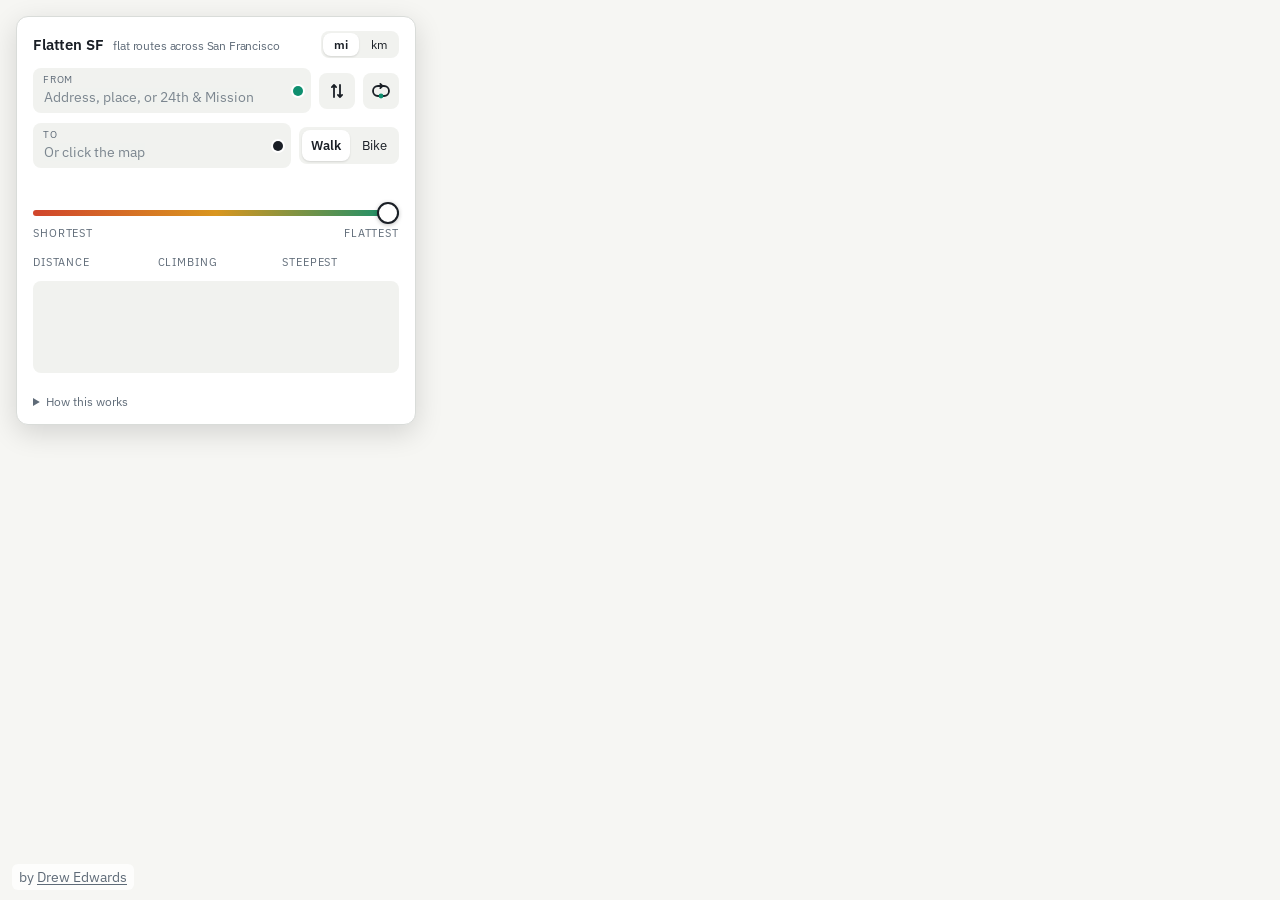
==== commit 45d2347c: "Units: a mi / km switch in the card header Replaces clicking the unit on the numbers with a small se" ====
--- a/site/index.html
+++ b/site/index.html
@@ -27,13 +27,19 @@
 <link rel="preconnect" href="https://fonts.gstatic.com" crossorigin>
 <link rel="stylesheet" href="https://fonts.googleapis.com/css2?family=IBM+Plex+Sans:wght@400;500;600&family=IBM+Plex+Mono:wght@500;600&display=swap">
 <link rel="stylesheet" href="leaflet-340720efc3.css">
-<link rel="stylesheet" href="app-6e3fca8232.css">
+<link rel="stylesheet" href="app-53a3045391.css">
 </head>
 <body>
 <div id="map"></div>
 <div class="credit" id="credit">by <a href="https://almostimplemented.com" rel="author">Drew Edwards</a></div>
 <section id="card" aria-label="flattensf: plan a flat route">
-  <h1>Flatten SF <small>flat routes across San Francisco</small></h1>
+  <div class="head">
+    <h1>Flatten SF <small>flat routes across San Francisco</small></h1>
+    <div class="seg units" id="units" role="group" aria-label="Units">
+      <button type="button" data-u="mi" aria-pressed="true">mi</button>
+      <button type="button" data-u="km" aria-pressed="false">km</button>
+    </div>
+  </div>
   <div class="row">
     <div class="field">
       <label for="from">From</label>
@@ -102,8 +108,8 @@
     bike, <i>prefer calm streets</i> counts protected lanes and paths
     (SFMTA bikeway network) as shorter than they are and busy arterials as
     longer.</p>
-    <p class="fine">Click a unit on the numbers to switch between miles
-    and kilometres. <i>GPX</i> downloads the route on show with its
+    <p class="fine"><i>mi / km</i> at the top switches between miles and
+    kilometres. <i>GPX</i> downloads the route on show with its
     elevation, for Strava, Garmin Connect, Komoot and the like. Place
     search is offline: the city's intersections, places and addresses are
     built into this page.
@@ -113,6 +119,6 @@
 </section>
 <script src="leaflet-5a640ff863.js"></script>
 <script>window.DATA = {"manifest":{"arrays":{"node_lon":{"t":"i4","o":0,"n":69864},"node_lat":{"t":"i4","o":279456,"n":69864},"node_flags":{"t":"u1","o":558912,"n":69864},"node_elev":{"t":"i2","o":628776,"n":69864},"indptr":{"t":"i4","o":768504,"n":69865},"geom_off":{"t":"i4","o":1047964,"n":87777},"arc_head":{"t":"i4","o":1399072,"n":161176},"arc_edge":{"t":"i4","o":2043776,"n":161176},"arc_len":{"t":"u2","o":2688480,"n":161176},"arc_gain":{"t":"u2","o":3010832,"n":161176},"arc_loss":{"t":"u2","o":3333184,"n":161176},"arc_maxgrade":{"t":"i2","o":3655536,"n":161176},"arc_meangrade":{"t":"u2","o":3977888,"n":161176},"arc_cls":{"t":"u1","o":4300240,"n":161176},"arc_flags":{"t":"u1","o":4461416,"n":161176},"arc_th3":{"t":"u2","o":4622592,"n":161176},"arc_th5":{"t":"u2","o":4944944,"n":161176},"arc_th8":{"t":"u2","o":5267296,"n":161176},"arc_th10":{"t":"u2","o":5589648,"n":161176},"arc_th15":{"t":"u2","o":5912000,"n":161176},"edge_name":{"t":"u2","o":6234352,"n":87776},"edge_cls":{"t":"u1","o":6409904,"n":87776},"edge_bucket":{"t":"u1","o":6497680,"n":87776},"edge_maxgrade":{"t":"u2","o":6585456,"n":87776},"edge_avggrade":{"t":"i2","o":6761008,"n":87776},"edge_len":{"t":"u2","o":6936560,"n":87776},"edge_gainkm":{"t":"u2","o":7112112,"n":87776},"edge_lowstress":{"t":"u1","o":7287664,"n":87776},"edge_stress":{"t":"u1","o":7375440,"n":87776},"addr_street":{"t":"u2","o":7463216,"n":230311},"addr_number":{"t":"u2","o":7923838,"n":230311},"addr_lon":{"t":"u2","o":8384460,"n":230311},"addr_lat":{"t":"u2","o":8845082,"n":230311}},"strings":{"geom":{"o":9305704,"b":1454730},"places":{"o":10760434,"b":491608},"addr_streets":{"o":11252042,"b":31067}},"bytes":11283109},"meta":{"n_nodes":69864,"n_arcs":161176,"n_edges":87776,"classes":["bridleway","cycleway","footway","living_street","path","pedestrian","primary","residential","secondary","service","steps","tertiary","track","trunk","unclassified","unknown"],"names":["1","10","10th Avenue","10th Street","11","11th Avenue","11th Street","12","12th Avenue","12th Street","13","13th Street","14","14th Avenue","14th Street","15","15th Avenue","15th Street","16","16th Avenue","16th Street","17","17th Avenue","17th Street","18","18th Avenue","18th Street","19","19th Avenue","19th Street","1st Street","2","20","20th Avenue","20th Avenue Entrance","20th Street","21","21st Avenue","21st Street","22","22nd Avenue","22nd Street","23","23rd Avenue","23rd Street","24","24th Avenue","24th Street","25","25th Avenue","25th Avenue North","25th Street","26","26th Avenue","26th Street","27","27th Avenue","27th Street","28","28th Avenue","28th Street","29th Avenue","29th Street","2nd Avenue","2nd Street","3","30th Avenue","30th Street","31st Avenue","32nd Avenue","33rd Avenue","34th Avenue","35th Avenue","36th Avenue","37th Avenue","38th Avenue","39th Avenue","3rd Avenue","3rd Street","4","40th Avenue","41st Avenue","42nd Avenue","43rd Avenue","44th Avenue","45th Avenue","46th Avenue","47th Avenue","48th Avenue","4th Avenue","4th Street","5","5th Avenue","5th Avenue Entrance","5th Street","6","6th Avenue","6th Street","7","7th Avenue","7th Street","8","8th Avenue","8th Street","9","9th Avenue","9th Street","A Dock","A Street","Abbey Street","Acacia Avenue","Acadia Street","Accacia Street","Acevedo Avenue","Acme Alley","Acorn Alley","Acton Street","Ada Court","Adah's Stairway","Adair Street","Addison Street","Adele Court","Admiral Avenue","Adolph Sutro Court","Aerial Way","Agnon Avenue","Agua Way","Ahern Way","Al Scoma Way","Alabama Street","Aladdin Terrace","Alameda Street","Alana Way","Alberta Street","Albion Street","Alder Street","Alemany Boulevard","Alert Alley","Alexander Zuckermann Bay Bridge Trail","Alhambra Street","Alice B. Toklas Place","Allan Street","Allen Street","Allison Street","Allston Way","Alma Street","Almaden Court","Aloha Avenue","Alpha Street","Alpine Terrace","Alta Mar Way","Alta Street","Alta Vista Terrace","Alton Avenue","Alvarado Street","Alviso Street","Amador Street","Amatista Lane","Amatury Loop","Amazon Avenue","Amber Drive","Ambrose Bierce Street","Ames Street","Amethyst Way","Amherst Street","Amity Alley","Anderson Street","Andover Street","Andrews Road","Angelo's Alley","Anglo Alley","Ankeny Street","Annapolis Terrace","Annie Street","Anson Place","Anthony Street","Antonio Street","Anza Avenue","Anza Street","Anzavista Avenue","Apollo Street","Apparel Way","Appleton Avenue","Appleton Street","Aptos Avenue","Aquavista Way","Arago Street","Arballo Drive","Arbol Lane","Arbor Street","Arch Street","Arco Way","Ardath Court","Arden Way","Ardenwood Way","Arelious Walker Drive","Arellano Avenue","Argent Alley","Argonaut Avenue","Arguello Boulevard","Arkansas Street","Arleta Avenue","Arlington Path","Arlington Street","Armistead Road","Armory Drive","Armstrong Avenue","Arnold Avenue","Arroyo Way","Arthur Avenue","Ash Street","Ashburton Place","Ashbury Street","Ashbury Terrace","Ashton Avenue","Ashwood Lane","Aspen Court","Atalaya Terrace","Athens Street","Attridge Alley","Auburn Street","August Alley","Augusta Street","Austin Street","Auto Drive","Automobile Drive","Avalon Avenue","Avenue A","Avenue B","Avenue D","Avenue E","Avenue G","Avenue H","Avenue I","Avenue M","Avenue N","Avenue of the Palms","Avila Street","Avoca Alley","Avocet Way","Avon Way","Aztec Street","B Dock","B Street","Bache Street","Bacon Street","Baden Street","Badger Street","Baker Court","Baker Street","Balance Street","Balboa Street","Balceta Avenue","Baldwin Court","Balhi Court","Balmy Street","Baltimore Way","Banbury Drive","Bancroft Avenue","Banks Street","Bannam Place","Banneker Way","Bannock Street","Barcelona Avenue","Barnard Avenue","Barneveld Avenue","Barstow Street","Bartlett Street","Bartol Street","Bass Court","Batteries to Bluffs Trail","Battery Caulfield Road","Battery Chamberlin Road","Battery Dynamite Road","Battery East Road","Battery Saffold Road","Battery Street","Battery Wagner Road","Battle of the Bulge Memorial Trail","Bay Area Ridge Trail","Bay Street","Bay Trail","Bay View Street","Bayshore Boulevard","Bayside Drive","Bayside Village Place","Bayview Circle","Bayview Park Road","Baywood Court","Beach Street","Beachmont Drive","Beacon Street","Beale Street","Beatrice Lane","Beatty Road","Beaumont Avenue","Beaver Street","Beckett Street","Bedford Place","Beeman Lane","Behr Avenue","Beideman Street","Belcher Street","Belden Place","Belgrave Avenue","Bell Court","Bella Vista Way","Bellair Place","Belle Avenue","Belles Street","Bellevue Avenue","Belmont Avenue","Belvedere Street","Bemis Street","Bengal Alley","Bennington Street","Benton Avenue","Bepler Street","Bergen Alley","Berkeley Way","Berkshire Way","Bernal Cut Path","Bernal Heights Boulevard","Bernard Street","Bernice Rodgers Way","Bernice Street","Berry Street","Bertha Lane","Bertie Minor Lane","Bertita Street","Berwick Place","Bessie Street","Beulah Street","Beverly Street","Bigelow Court","Birch Street","Birchwood Court","Bird Street","Birmingham Road","Bishop Street","Bitting Avenue","Black Place","Blackstone Court","Blair Terrace","Blairwood Lane","Blake Street","Blanche Street","Blandy Street","Blanken Avenue","Bliss Court","Bliss Road","Blue Greenway","Blue Heron Lake Drive","Blue Heron Lake Drive East","Bluxome Alley","Bluxome Street","Blythdale Avenue","Boardman Place","Bob Kaufman Alley","Bocana Street","Bonifacio Street","Bonita Street","Bonnie Brae Lane","Bonview Street","Borica Street","Bostonship Plaza","Boswell Street","Bosworth Street","Boutwell Street","Bowdoin Street","Bowley Court","Bowley Street","Bowling Green Drive","Bowman Court","Boylston Street","Boynton Court","Bradford Street","Brady Street","Brannan Street","Brant Alley","Brazel Ave Multi-Use Path","Brazil Avenue","Breen Place","Breezeway","Brentwood Avenue","Bret Harte Terrace","Brewster Street","Briarcliff Terrace","Bridgeview Drive","Bridgeview Paseo","Bridgeview Way","Bright Street","Brighton Avenue","Bristol Court","Britton Street","Broad Street","Broadmoor Drive","Broadway","Broderick Street","Bromley Place","Brompton Avenue","Bronte Street","Brook Street","Brookdale Avenue","Brookhaven Lane","Brooklyn Place","Brooks Street","Brosnan Street","Brotherhood Way","Brown Street","Bruce Avenue","Bruce's Stairs","Brumiss Terrace","Brunswick Street","Brush Place","Brussels Street","Bruton Street","Bryant Street","Bucareli Drive","Buchanan Mall","Buchanan Street","Buchanan Street Mall","Buckingham Way","Buena Vista Avenue East","Buena Vista Avenue West","Buena Vista Park Waller Steps","Buena Vista Terrace","Burgoyne Street","Burke Avenue","Burlwood Drive","Burnett Avenue","Burnett North Avenue","Burns Place","Burnside Avenue","Burr Avenue","Burritt Street","Burrows","Burrows Street","Bush Street","Butte Place","Byron Court","Byxbee Street","C Dock","C Street","Cable Car Waiting Line","Cabrillo Street","Cadell Place","Caine Avenue","Caire Terrace","Caledonia Street","Calgary Street","Calhoun Terrace","California Avenue","California Street","Cambon Drive","Cambridge Street","Camellia Avenue","Cameo Way","Cameron Way","Camp Street","Campbell Avenue","Campton Place","Campus Lane","Canby Street","Candlestick Cove Way","Canyon Avenue","Canyon Drive","Capistrano Avenue","Capitol Avenue","Capp Street","Capra Way","Card Alley","Cardenas Avenue","Cargo Way","Carl Street","Carmel Street","Carmelita Street","Carnelian Way","Carolina Street","Carpenter Court","Carr Street","Carrie Street","Carrizal Street","Carroll Avenue","Carson Street","Carter Street","Carver Street","Casa Way","Cascade Walk","Caselli Avenue","Cashmere Street","Casitas Avenue","Cassandra Court","Castelo Avenue","Castenada Avenue","Castillo Street","Castle Manor Avenue","Castle Street","Castro Street","Catalina Street","Catherine Court","Cayuga Avenue","Cayuga and Lamartine Mini Park Path","Cecilia Avenue","Cedar Court","Cedar Street","Cedro Avenue","Cemetery Overlook Path","Central Avenue","Central Avenue Footpath","Central Magazine Road","Century Place","Ceres Street","Cerritos Avenue","Cervantes Boulevard","Cesar Chavez Street","Cesar Chavez Street, N. Sidewalk","Cesar Chavez Street, S. Sidewalk","Chabot Terrace","Chain of Lakes Drive","Chain of Lakes Drive East","Chain of Lakes Drive West","Chancery Lane","Channel Street","Chapman Street","Charles J. Brenham Place","Charles Street","Charlton Court","Charter Oak Avenue","Chatham Place","Chattanooga Street","Chaves Avenue","Chenery Street","Cherry Street","Chesley Street","Chester Avenue","Chestnut Street","Chicago Way","Child Street","Chilton Avenue","China Basin Landing","China Basin Street","Chinook Court","Christmas Tree Point Road","Christopher Drive","Christopher Trail","Chula Lane","Chumasero Drive","Church Street","Cielito Drive","Circular Avenue","Cityview Way","Clairview Court","Clara Street","Claremont Boulevard","Clarence Place","Clarendon Avenue","Clarendon Connector Trail","Clarendon Knob Trail","Clarion Alley","Clarke Street","Claude Lane","Clay Street","Clayton Street","Clearfield Drive","Clearview Court","Cleary Court","Clement Street","Clementina Street","Cleo Rand Avenue","Cleveland Street","Clifford Terrace","Clifford Terrace Stairway","Cliffside Drive","Clinton Park","Clipper Cove Way","Clipper Street","Clipper Terrace","Cloud Circle","Clover Lane","Clover Street","Clyde Street","Coastal Trail","Cochrane Street","Codman Place","Cohen Place","Colby Street","Cole Street","Coleman Street","Coleridge Street","Colin P. Kelly Junior Street","Colin Place","Colleen Way","College Avenue","College Terrace","Collingwood Street","Collins Street","Colon Avenue","Colonial Way","Colton Street","Columbia Square Street","Columbus Avenue","Colusa Place","Comerford Street","Commer Court","Commercial Street","Commonwealth Avenue","Compton Road","Concord Street","Congdon Street","Congo Street","Conkling Street","Connecticut Street","Connector Trail","Conrad Street","Conservatory Access Road","Conservatory Drive East","Conservatory Drive West","Constanso Way","Continuum Way","Convention Plaza","Converse Street","Cook Street","Cooper Alley","Copper Alley","Cora Street","Coral Road","Coralino Lane","Corbett Avenue","Corbin Place","Cordelia Street","Cordova Street","Corinne Woods Way","Cornwall Street","Corona Street","Coronado Street","Cortes Avenue","Cortland Avenue","Corwin Street","Cosgrove Street","Cosmo Place","Coso Avenue","Costa Street","Cottage Row","Cotter Street","Country Club Drive","Coventry Court","Coventry Lane","Cowell Place","Cowles Street","Coyote Crags Trail","Cragmont Avenue","Crags Court","Craig Court","Craig Lane","Crane Street","Cranleigh Drive","Craut Street","Cravath Street","Crescent Avenue","Crescent Court","Crescent Way","Crescio Court","Crespi Drive","Cresta Vista Drive","Crestlake Drive","Crestline Drive","Crestmont Drive","Crisp Road","Crissy Field Avenue","Croaker Court","Crocker Avenue","Crocker Galleria","Crook Street","Cross Street","Crossover Drive","Crown Court","Crown Terrace","Crystal Street","Cuesta Court","Culebra Terrace","Cumberland Street","Cunningham Place","Curtis Street","Cushman Street","Custer Avenue","Custom House Place","Cutler Avenue","Cuvier Street","Cypress Street","Cyril Magnin Street","Cyrus Place","D Dock","D Street","Daggett Street","Dakota Street","Dalewood Way","Dan's Lost Trail","Daniel Burnham Court","Danton Street","Danvers Street","Darien Way","Darrell Place","Dartmouth Street","Dashiell Hammett Street","Davidson Avenue","Davis Court","Davis Street","Dawnview Way","Dawson Place","Day Street","De Boom Street","De Forest Way","De Haro Street","De Long Street","De Montfort Avenue","De Soto Street","De Wolf Street","Dearborn Street","Decatur Street","Decatur Way","Decker Alley","Dedman Court","Deems Road","Dehon Street","Del Monte Street","Del Sur Avenue","Del Vale Avenue","Delancey Street","Delano Avenue","Delgado Place","Dellbrook Avenue","Delmar Street","Delta Street","Deming Street","Denslowe Drive","Derby Street","Desmond Street","Detroit Street","Devonshire Way","Dewey Boulevard","Diamond Cove Terrace","Diamond Heights Boulevard","Diamond Street","Diana Street","Diaz Avenue","Dicha Alley","Dichiera Court","Digby Street","Dirk Dirksen Place","Divisadero Street","Division Street","Dixie Alley","Dodge Street","Dolores Street","Dolores Terrace","Donahue Street","Donner Avenue","Dorado Terrace","Dorantes Avenue","Dorcas Way","Dorchester Way","Dore Street","Doric Alley","Dorland Street","Dorman Avenue","Dormitory Road","Douglass Street","Dow Place","Downey Street","Dr. Carlton B. Goodlett Place","Dr. David Sanchez Way","Dr. Maya Angelou Paseo","Dr. Maya Angelou Way","Dr. Rolland and Kathryn Lowe Community Bridge","Dr. Tom Waddell Place","Drake Street","Drum Bridge","Drumm Street","Drummond Alley","Dublin Street","Duboce Avenue","Dudley Road","Dukes Court","Duncan Street","Duncombe Alley","Dunnes Alley","Dunshee Street","Dunsmuir Street","Dwight Street","E Dock","E Street","Eagle Street","Earl Gage Jr. Street","Earl Street","East Ridge Trail","Eastman Place","Eastwood Drive","Eaton Place","Ecker Plaza","Ecker Street","Ecology Trail (lower)","Ecology Trail (upper)","Eddy Street","Edgar Avenue","Edgardo Place","Edgehill Way","Edgewood Avenue","Edgewood Trail","Edie Road","Edinburgh Street","Edith Street","Edna Street","Edward Street","Egbert Avenue","El Camino del Mar","El Mirasol Place","El Plazuela Way","El Polin Loop","El Polin Spring Connector Trail","El Portal Way","El Sereno Court","El Verano Way","Elgin Park","Elizabeth Street","Elk Street","Ellert Street","Ellington Avenue","Elliot Street","Ellis Street","Ellsworth Street","Elm Street","Elmhurst Drive","Elmira Street","Elmwood Way","Elsie Street","Elwood Street","Emerald Cove Terrace","Emerald Lane","Emerson Street","Emery Lane","Emma Street","Emmett Court","Encanto Avenue","Encinal Walk","Encline Court","English Street","Enterprise Street","Entrada Court","Erie Street","Erkson Court","Ervine Street","Escolta Way","Escondido Avenue","Esmeralda Avenue","Espanola Street","Esquina Drive","Essex Street","Estero Avenue","Eucalyptus Drive","Euclid Avenue","Eugenia Avenue","Eureka Street","Evans Avenue","Evelyn Way","Everglade Drive","Evergreen Avenue","Everson Street","Ewer Place","Ewing Terrace","Excelsior Avenue","Exchange Place","Executive Park Boulevard","Exeter Street","Exposition Drive","F Dock","Fair Avenue","Fair Oaks Street","Fairfax Avenue","Fairfield Way","Fairmount Street","Fairy Gates Trail","Faith Street","Fallon Place","Falmouth Street","Fanning Way","Farallones Street","Fargo Place","Farnsworth Lane","Farnsworth Trail","Farnum Street","Farragut Avenue","Farview Court","Faxon Avenue","Federal Street","Felix Avenue","Fell Street","Fella Place","Felton Street","Fern Street","Fernandez Street","Fernwood Drive","Ferry Plaza","Fieldcrest Drive","Fielding Street","Filbert Steps","Filbert Street","Fillmore Street","Finley Road","First Drive East","First Drive West","Fisher Alley","Fisher Avenue","Fisher Loop","Fitzgerald Avenue","Flights of Fancy","Flint Street","Flood Avenue","Flora Street","Florence Street","Florentine Street","Florida Street","Flounder Court","Flournoy Street","Flower Street","Foerster Street","Fog Bridge","Folsom Street","Folsom Street, E. Sidewalk","Folsom Street, W. Sidewalk","Font Boulevard","Fontinella Terrace","Foote Avenue","Ford Street","Forest Hill Path","Forest Knolls Drive","Forest Road","Forest Side Avenue","Forest View Drive","Fort Funston Road","Fort Mason 10","Fort Mason 12","Fort Mason 15","Fort Mason 16","Fort Mason 19","Fort Mason 8","Fort Miley 5","Fort Miley 6","Fort Miley Circle","Fortuna Avenue","Fountain Street","Fowler Avenue","France Avenue","Francis Street","Francisco Street","Franconia Street","Frank Norris Street","Frankfort Street","Franklin Street","Fratessa Court","Fredela Lane","Frederick Street","Fredson Court","Freelon Street","Freeman Court","Fremont Street","Fresnel Way","Fresno Street","Frida Kahlo Loop","Frida Kahlo Way","Friedell Street","Friendship Court","Front Street","Fuente Avenue","Fulton Street","Fulton Trail","Functional and Fantasy Stair","Funston Avenue","Funston Road","G Dock","Gabilan Way","Gaiser Court","Galewood Circle","Galilee Lane","Galindo Avenue","Gallagher Lane","Galvez Avenue","Gambier Street","Garces Drive","Garcia Avenue","Garden Street","Garden Walk","Garden Way","Gardener Road","Gardener's Trail","Gardenside Drive","Garfield Street","Garlington Court","Garnett Terrace","Garrison Avenue","Gates Street","Gateview Avenue","Gateview Court","Gatun Alley","Gaven Street","Gaviota Way","Geary Boulevard","Geary Street","Gellert Drive","Gene Friend Way","Genebern Way","General Kennedy Avenue","Geneva Avenue","Gennessee Street","Genoa Place","George Court","Georgia Lane","Gerke Alley","Germania Street","Getz Street","Ghost Trail","Giants Drive","Gibb Street","Gibbon Court","Gibson Road","Gilbert Street","Gillette Avenue","Gilman Avenue","Gilroy Street","Girard Road","Girard Street","Gladeview Way","Gladiolus Lane","Gladstone Drive","Gladstone Way","Gladys Street","Glen Court","Glenbrook Avenue","Glendale Street","Glenhaven Lane","Glenview Drive","Globe Alley","Gloria Court","Glover Street","Godeus Street","Goethe Street","Goettingen Street","Gold Mine Drive","Gold Street","Goldberg Lane","Golden Court","Golden Gate Avenue","Golden Gate Bridge East Sidewalk","Golden Gate Bridge West Sidewalk","Golden Gate Promenade","Goleta Avenue","Gonzalez Drive","Gordon Street","Gorgas Avenue","Gorham Street","Gough Street","Gould Street","Grace Street","Grafton Avenue","Graham Street","Granada Avenue","Grand Staircase of San Francisco City Hall","Grand View Avenue","Grand View Terrace","Grant Avenue","Granville Way","Grattan Street","Graystone Terrace","Great Highway","Great Highway Extension","Great Highway Promenade","Greely Court","Green Street","Green Tunnel","Greenough Avenue","Greenview Court","Greenwich Steps","Greenwich Street","Greenwood Avenue","Grenard Terrace","Griffith Street","Grijalva Drive","Grote Place","Grove Street","Guadalupe Avenue","Guerrero Street","Gum Tree Girls Trail","Guttenberg Street","Guy Place","H Lot","H Street","Habitat Terrace","Hagiwara Tea Garden Drive","Hahn Street","Haight Street","Hale Street","Halibut Court","Hallam Street","Halleck Street","Hamerton Avenue","Hamilton Street","Hamlin Street","Hampshire Street","Hancock Street","Hang Ah Alley;Pagoda Alley","Hanover Street","Harbor Road","Hardie Avenue","Hardie Place","Harding Road","Harkness Avenue","Harlan Place","Harlem Alley","Harlow Street","Harney Way","Harold Avenue","Harper Street","Harriet Street","Harrington Street","Harris Place","Harrison Boulevard","Harrison Street","Harry Street","Hartford Street","Harvard Street","Hastings Terrace","Hattie Street","Havelock Street","Havens Street","Havenside Drive","Hawes Street","Hawkins Lane","Hawthorne Street","Hayes Street","Hays Street","Hazelwood Avenue","Head Street","Healy Avenue","Hearst Avenue","Heather Avenue","Helen Macintosh Lane","Helen Place","Helena Street","Hemlock Street","Hemway Terrace","Henry Adams Street","Henry Street","Herb Caen Way...","Heritage Avenue","Hermann Street","Hernandez Avenue","Heron Street","Hester Avenue","Heyman Avenue","Hickory Street","Hidalgo Terrace","Hidden Garden Steps","High Five Zone","High Street","Highland Avenue","Higuera Avenue","Hiliritas Avenue","Hill Point Avenue","Hill Street","Hillcrest Court","Hillcrest Drive","Hillcrest Road","Hillview Court","Hillway Avenue","Hilton Street","Himmelmann Place","Hinckley Walk","Historic Trail","Hitchcock Lane","Hitchcock Street","Hobart Alley","Hodges Alley","Hoff Street","Hoffman Avenue","Hoffman Street","Holladay Avenue","Hollis Street","Hollister Avenue","Holloway Avenue","Holly Park Circle","Hollywood Court","Holyoke Street","Homestead Street","Homewood Court","Hooker Alley","Hooper Street","Hooper's Steps","Hopkins Avenue","Horace Street","Horne Avenue","Hospital Street","Hotaling Place","Houston Street","Howard Court","Howard Street","Howth Street","Hubbell Street","Hudson Avenue","Hudson Court","Hugo Street","Hulbert Alley","Humboldt Street","Hunter's Point Power Plant Trail","Hunters Point Boulevard","Hunters Point Expressway","Huntington Drive","Huron Avenue","Hussey Street","Hutchins Court","Hyde Street","Hyde Street Pier","I Dock","I Street","Icehouse Alley","Idora Avenue","Ignacio Avenue","Illinois Street","Ils Lane","Imperial Alley","Ina Court","Inca Lane","Incinerator Road","Indiana Street","Industrial Street","Infantry Terrace","Ingalls Street","Ingerson Avenue","Ingleside Path","Innes Avenue","Innes Court","Inverness Drive","Iowa Street","Iris Avenue","Iron Alley","Ironship Plaza North","Ironship Plaza South","Ironwood Way","Irving Street","Irvington Street","Irwin Street","Isadora Duncan Lane","Isis Street","Islais Creek Trail","Isola Way","Issleib Avenue","Italy Avenue","Ivy Street","J Dock","J Street","Jack Balestreri Way","Jack Kerouac Alley","Jack London Alley","Jack Micheline Alley","Jack Micheline Place","Jackson Street","Jade Place","Jakey Court","Jamestown Avenue","Jansen Street","Jarboe Avenue","Jason Court","Jasper Place","Jauss Street","Java Street","Jean Way","Jeff Adachi Way","Jefferson Street","Jennifer Place","Jennings Court","Jennings Street","Jerome Alley","Jerrold Avenue","Jersey Street","Jessie East Street","Jessie Street","Jessie West Street","John F Kennedy Drive","John F Shelley Drive","John F. Kennedy Drive","John F. Kennedy Promenade","John Maher Street","John Muir Drive","John Street","Johnson Street","Johnstone Drive","Joice Street","Jones Street","Joost Avenue","Jordan Avenue","Josepha Avenue","Josiah Avenue","Jos\u00e9 Sarria Court","Joy Street","Juan Bautista Circle","Juanita Way","Judah Street","Judson Avenue","Jules Avenue","Julia Street","Julian Avenue","Julius Street","Junior Terrace","Juniper Street","Junipero Serra Boulevard","Juri Street","Justin Drive","Kalmanovitz Street","Kamille Court","Kansas Street","Kaplan Lane","Karen Court","Kate Street","Kearny Lane","Kearny Street","Keith Street","Kelloch Avenue","Kempton Avenue","Kendall Drive","Kennedy Place","Kenneth Rexroth Place","Kenny Alley","Kensington Way","Kent Street","Kenwood Way","Keppler Court","Kern Street","Key Avenue","Keyes Alley","Keyes Avenue","Keystone Way","Kezar Drive","Kimball Place","King Street","Kingston Street","Kinzey Street","Kirkham Street","Kirkwood Avenue","Kiska Road","Kissling Street","Kittredge Terrace","Knockash Hill","Knollview Way","Knott Court","Kobbe Avenue","Kohler Place","Koret Way","Kramer Place","Krausgrill Place","Kronquist Court","La Avanzada Street","La Ferrera Terrace","La Grande Avenue","La Playa Street","La Playa Terminal Loop","La Salle Avenue","Lafayette Street","Laguna Honda Boulevard","Laguna Street","Lagunitas Drive","Laidley Street","Lake Forest Court","Lake Merced Bike Path","Lake Merced Boulevard","Lake Merced Boulevard bikeway","Lake Merced Hill","Lake Merced Hill Street","Lake Merced Hill Street North","Lake Merced Hill Street South","Lake Merced Hills Community Center Access Stairs","Lake Merced Northbound Bikeway","Lake Merced Southbound protected bikeway","Lake Street","Lakeshore Drive","Lakeshore Plaza","Lakeview Avenue","Lakeview Drive","Lakewood Avenue","Lamartine Street","Lamson Lane","Lancaster Lane","Landers Street","Lands End Trail","Lane Street","Langdon Court","Langton Street","Lansdale Avenue","Lapham Way","Lapidge Street","Lapu Lapu Street","Larch Street","Larch Way","Larkin Street","Las Villas Court","Laskie Street","Lathrop Avenue","Latona Street","Laura Street","Laurel Street","Lauren Court","Laussat Street","Lawrence Avenue","Lawton Street","Le Conte Avenue","Le Conte Circle","Leavenworth Street","Ledyard Street","Lee Avenue","Leese Street","Legion Court","Legion of Honor Drive","Leidesdorff Street","Leland Avenue","Lendrum Court","Lenox Way","Leo Street","Leona Terrace","Leroy Place","Lessing Street","Lester Court","Letterman Drive","Levant Street","Levant Street Stairway","Lexington Street","Liberty Street","Liebig Street","Liggett Avenue","Lilac Street","Lillian Street","Lily Street","Linares Avenue","Lincoln Boulevard","Lincoln Court","Lincoln Park Steps","Lincoln Way","Linda Street","Linden Street","Lindsay Circle","Lippard Avenue","Lisbon Street","Littlefield Terrace","Lloyd Street","Lobby Shops","Lobos Creek Valley Trail","Lobos Street","Locksley Avenue","Lockwood Street","Locust Street","Loehr Street","Lois Lane","Loma Vista Terrace","Lombard Street","Lomita Avenue","London Street","Lone Mountain Terrace","Long Bridge Street","Longview Court","Loomis Street","Lopez Avenue","Loraine Court","Los Olivos Avenue","Los Palmos Drive","Lottie Bennett Lane","Louisburg Street","Louisiana Street","Lovers' Lane","Lowell Street","Lower Great Highway Trail","Lower Terrace","Loyola Terrace","Lucerne Street","Lucky Street","Lucy Street","Lulu Alley","Lunado Court","Lunado Way","Lundys Lane","Lupine Avenue","Lupine Court","Lurline Street","Lurmont Terrace","Lusk Street","Lydia Avenue","Lyell Street","Lynch Street","Lyndhurst Drive","Lyon Street","Lyon Street Footpath","Mabel Alley","Mabini Street","Mabrey Court","MacArthur Avenue","MacDonald Avenue","Macalla Road","Macedonia Street","Macondray Lane","Maddux Avenue","Madera Street","Madison Street","Madrid Street","Madrone Avenue","Magellan Avenue","Magnolia Street","Mahan Street","Maiden Lane","Main Drive","Main Street","Majestic Avenue","Malden Alley","Mallorca Way","Malosi Street","Malta Drive","Malvina Place","Manchester Street","Mandalay Lane","Mangels Avenue","Manor Court","Manor Drive","Manseau Street","Mansell Multi-Use Path","Mansell Street","Mansfield Street","Manzanita Avenue","Maple Street","Mar Vista Drive","Marcela Avenue","Marcy Place","Marengo Street","Margaret Avenue","Margrave Place","Marietta Drive","Marin Street","Marina Boulevard","Marine Drive","Mariner Drive","Mariposa Street","Marist Street","Mark Lane","Mark Twain Place","Market Street","Marlin Court","Marne Avenue","Mars Street","Marsily Street","Marston Avenue","Martha Avenue","Martin Avenue","Martin Luther King Junior Drive","Martinez Street","Marvel Court","Marview Way","Marx Meadow Drive","Mary Street","Mary Teresa Street","Maryland Street","Mason Court","Mason Street","Masonic Avenue","Massasoit Street","Mateo Street","Matthew Court","Maxwell Court","Mayfair Drive","Mayflower Street","Maynard Street","Maywood Drive","McAllister Street","McCann Street","McCarthy Avenue","McCoppin Street","McCormick Street","McCovey Cove Promenade","McDowell Avenue","McDowell Road Southwest","McKinley - Vermont Lower Steps","McKinnon Avenue","McLaren Avenue","McLea Court","McNair Court","McRae Lane","McRae Street","Meacham Place","Meade Avenue","Meadow Drive","Meadowbrook Drive","Meda Avenue","Medau Place","Medical Center Way","Megan Drive","Melba Avenue","Melra Court","Melrose Avenue","Memory Lane","Mendell Street","Mendosa Avenue","Menoher Lane","Mercato Court","Merced Avenue","Mercedes Way","Merchant Road","Merchant Street","Mercury Street","Merlin Street","Merriam Lane","Merrie Way","Merrill Street","Merrimac Street","Merritt Street","Mersey Street","Mesa Avenue","Mesa Street","Michigan Street","Midcrest Way","Middle Drive West","Middle Point Road","Middlefield Drive","Midway Street","Miguel Street","Milan Terrace","Mile Rock Trail","Miles Court","Miles Street","Miley Street","Mill Street","Miller Place","Miller Road","Milton I Ross Lane","Milton Street","Minerva Street","Minna Street","Minnesota Street","Mint Plaza","Mira Vista Court","Mirabel Avenue","Miraloma Drive","Miramar Avenue","Mirando Way","Mission Bay Boulevard","Mission Bay Boulevard North","Mission Bay Boulevard South","Mission Bay Circle","Mission Bay Drive","Mission Circle","Mission Hills Drive","Mission Rock Street","Mission Street","Mission Street, E. Sidewalk","Mission Street, W. Sidewalk","Mississippi Street","Missouri Street","Mistral Street","Mizpah Street","Modoc Avenue","Moffitt Street","Mojave Street","Molimo Drive","Moncada Way","Moneta Court","Moneta Way","Mono Street","Montague Place","Montalvo Avenue","Montana Street","Montcalm Street","Montclair Terrace","Montecito Avenue","Monterey Boulevard","Montezuma Street","Montgomery Street","Monticello Street","Monument Way","Moonwalk Stairs","Moore Lane","Moore Place","Moraga Avenue","Moraga Street","Moreland Street","Morningside Drive","Morrell Place","Morrell Street","Morris Street","Morse Street","Morton Street","Moscow Street","Moss Street","Moulton Street","Moultrie Street","Mount Lane","Mount Vernon Avenue","Mountain Lake Trail","Mountain Spring Avenue","Mountview Court","Mrs. Jackson Way","Muir Court","Muir Loop","Mulford Alley","Mullen Avenue","Munich Street","Murray Lane","Murray Street","Museum Way","Music Concourse Drive","Myra Way","Myrtle Street","Mystery Trail","Nadell Court","Naglee Avenue","Nahua Avenue","Nancy Pelosi Drive","Nantucket Avenue","Napier Lane","Naples Street","Napoleon Street","Natick Street","Natoma Street","Nauman Road","Navajo Avenue","Navy Road","Naylor Street","Nebraska Street","Nellie Street","Nelson Rising Lane","Neptune Street","Nevada St","Nevada Street","New Montgomery Street","Newburg Street","Newcomb Avenue","Newell Street","Newhall Street","Newman Street","Newton Street","Ney Street","Niagara Avenue","Niantic Avenue","Nibbi Court","Nido Avenue","Nike Road","Nimitz Avenue","Nob Hill Place","Nobles Alley","Noe Street","Nordhoff Street","Norfolk Street","Noriega Street","Normandie Terrace","North Creek Trail","North Drive","North Hughes Lane","North Point Street","North Ridge Trail","North State Drive","North Van Horn Lane","North View Court","Northbound Protected Bikeway","Northgate Drive","Northgate Road","Northpoint Drive","Northridge Road","Northwood Drive","Norton Street","Norwich Street","Nottingham Place","Nueva Avenue","O'Farrell Street","O'Reilly Avenue","O'Shaughnessy Boulevard","Oak Court","Oak Grove Street","Oak Park Drive","Oak Street","Oak Street Cyclepath","Oakdale Avenue","Oakhurst Lane","Oakridge Drive","Oakwood Street","Ocean Avenue","Oceanview Terrace","Octavia","Octavia Boulevard","Octavia Boulevard Bike Connector","Octavia Street","Officer James W. Bloesch Road","Ogden Avenue","Ohlone Way","Old Chinatown Lane","Old Macalla Road","Olive Street","Oliver Street","Olmstead Street","Olympia Way","Olympic Country Club Road","Omar Way","Oneida Avenue","Onique Lane","Onondaga Avenue","Opal Place","Opalo Lane","Ophir Alley","Ora Way","Orange Alley","Orben Place","Ord Court","Ord Street","Ordway Street","Oriente Street","Oriole Way","Orizaba Avenue","Orsi Circle","Ortega Street","Ortega Way","Osage Alley","Osaka Way","Oscar Alley","Osceola Lane","Osgood Place","Otega Avenue","Otis Street","Otsego Avenue","Ottawa Avenue","Otter Cove Terrace","Outback Trail","Overlook Drive","Owen Street","Owens Street","Oxford Street","Ozbourn Court","Pacheco Street","Pacific Avenue","Page Street","Palace Drive","Palm Avenue","Palm Lane","Palmetto Avenue","Palo Alto Avenue","Paloma Avenue","Palos Place","Palou Avenue","Panorama Drive","Paradise Avenue","Paraiso Place","Paramount Terrace","Paris Street","Park Boulevard","Park Boulevard Trail","Park Hill Avenue","Park Presidio Boulevard","Park Presidio Bypass Drive","Park Street","Park Trail","Parker Avenue","Parkhurst Alley","Parkridge Drive","Parnassus Avenue","Parque Drive","Parsons Street","Partridge Lane","Pasadena Street","Patterson Street","Patton Court","Patton Street","Paul Avenue","Paulding Street","Peabody Street","Pearl Street","Peek Lane","Pelican Cove Terrace","Pelton Place","Pemberton Place","Peninsula Avenue","Pennsylvania Avenue","Penny Lane","Peralta Avenue","Perego Terrace","Perimeter Path","Perine Place","Perry Street","Pershing Drive","Persia Avenue","Peru Avenue","Peter Macchiarini Steps","Peter Yorke Way","Peters Avenue","Petrarch Place","Pfeiffer Street","Phelps Street","Phil Arnold Trail","Philosopher's Way","Phoenix Terrace","Pico Avenue","Piedmont Street","Pier 3 promenade","Pier 39","Pier 45","Pier 50","Pier 50 A","Pier 50 B","Pier 96","Pierce Street","Pierpoint Lane","Pilgrim Avenue","Pine Court","Pine Street","Pinehurst Way","Pink Alley","Pinto Avenue","Pioche Street","Piper Loop","Pixley Street","Pizarro Way","Plaza Street","Pleasant Street","Plum Street","Plymouth Avenue","Point Lobos Avenue","Polaris Way","Polk Street","Pollard Place","Pomona Street","Pond Street","Pontiac Street","Pope Court","Pope Road","Pope Street","Poplar Street","Poppy Lane","Portal Drive","Portal Path","Porter Street","Portola Drive","Portola Street","Post Street","Potomac Street","Potrero Avenue","Powell Street","Powers Avenue","Powhattan Avenue","Prado Street","Prague Street","Pratt Place","Precita Avenue","Prentiss Street","Prescott Court","Presidio Avenue","Presidio Battery East Tunnel","Presidio Boulevard","Presidio Promenade","Presidio Terrace","Pretor Way","Priest Street","Princeton Street","Progress Street","Prospect Avenue","Prosper Street","Public Park","Pueblo Street","Putnam Street","Quane Street","Quarry Road","Quartz Way","Quesada Avenue","Quickstep Lane","Quincy Street","Quint Street","Quintara Street","R Street","Raccoon Drive","Racine Lane","Radio Terrace","Rae Avenue","Raleigh Avenue","Ralston Avenue","Ralston Street","Ramona Avenue","Ramsel Court","Ramsell Street","Randall Street","Randolph Street","Rankin Street","Rausch Street","Ravenwood Drive","Ravilla Court","Rawles Street","Raycliff Terrace","Raymond Avenue","Reardon Road","Rebecca Lane","Recycle Road","Red Leaf Court","Red Rock Way","Reddy Street","Redfield Alley","Redondo Street","Redwood","Redwood Street","Reed Street","Reeves Court","Reno Place","Reposa Way","Reservoir Street","Restani Way","Retiro Way","Reuel Court","Revere Avenue","Rex Avenue","Rey Street","Rhine Street","Rhode Island Street","Rice Street","Richards Circle","Richardson Avenue","Richland Avenue","Rickard Street","Rico Way","Ridge Court","Ridge Lane","Ridgewood Avenue","Riley Avenue","Rincon Street","Ringold Street","Rio Court","Rio Verde Street","Ripley Street","Risel Avenue","Ritch Street","Rivas Avenue","Rivera Street","Riverton Drive","Rivoli Street","Rizal Street","Roach Street","Roanoke Street","Robblee Avenue","Robert Kirk Lane","Robinhood Drive","Robinson Drive","Robinson Street","Rockaway Avenue","Rockdale Drive","Rockland Street","Rockridge Drive","Rockwood Court","Rod Road","Rodgers Street","Rodriguez Street","Roemer Way","Rolph Street","Romain Street","Rome Street","Romolo Place","Rondel Place","Roosevelt Way","Rosa Parks Lane","Roscoe Street","Rose Pak's Way","Rose Street","Rosella Court","Roselyn Terrace","Rosemary Court","Rosemont Place","Rosenkranz Street","Rosewood Drive","Rosie Lee Lane","Ross Alley","Rossi Avenue","Rossmoor Drive","Rotteck Street","Rousseau Street","Royal Lane","Ruckman Avenue","Rudden Avenue","Ruger Street","Russ Street","Russell Street","Russia Avenue","Russian Hill Place","Ruth Street","Rutland Street","Rutledge Street","SFPUC Service Road","Sabin Place","Sacramento Alley","Sacramento Street","Saddleback Drive","Sadowa Street","Safira Lane","Sagamore Street","Saint Charles Avenue","Saint Croix Drive","Saint Elmo Way","Saint Francis Boulevard","Saint Francis Place","Saint George Alley","Saint Germain Avenue","Saint Joseph's Avenue","Saint Louis Alley","Saint Mary's Avenue","Sal Street","Sala Terrace","Salinas Avenue","Samoset Street","San Aleso Avenue","San Andreas Way","San Anselmo Avenue","San Antonio Circle","San Antonio Place","San Benito Way","San Bruno Avenue","San Buenaventura Way","San Carlos Street","San Diego Avenue","San Felipe Avenue","San Fernando Way","San Francisco Golf Club Road","San Gabriel Avenue","San Gabriel Circle","San Jacinto Way","San Jose Avenue","San Juan Avenue","San Leandro Way","San Lorenzo Way","San Luis Circle","San Marcos Avenue","San Miguel Street","San Pablo Avenue","San Rafael Way","San Ramon Way","Sanches Street","Sanchez Street","Sand Ladder","Sandpiper Cove Way","Sansome Street","Santa Ana Avenue","Santa Barbara Avenue","Santa Clara Avenue","Santa Cruz Avenue","Santa Fe Avenue","Santa Marina Street","Santa Monica Way","Santa Paula Avenue","Santa Rita Avenue","Santa Rosa Avenue","Santa Ynez Avenue","Santa Ysabel Avenue","Santiago Street","Santos Street","Sargent Street","Saroyan Place","Saturn Steps","Saturn Street","Sawyer Street","Scenic Way","Schofield","Schofield Road","School Alley","Schwerin Street","Science Circle","Scotia Avenue","Scotland Street","Scott Alley","Scott Street","Sea Cliff Avenue","Sea View Terrace","Seal Cove Terrace","Seal Rock Drive","Sears Street","Seawell Lane","Second Drive","Security Pacific Place","Selby Street","Selma Way","Seminole Avenue","Seneca Avenue","Sequoia Way","Sergeant John V Young Street","Serrano Drive","Service Street","Seven Seas Avenue","Severn Street","Seville Street","Seward Street","Seymour Street","Shafter Avenue","Shafter Court","Shafter Road","Shakespeare Street","Shannon Street","Sharon Street","Sharp Place","Shaw Alley","Shawnee Avenue","Sheldon Terrace","Sheridan Avenue","Sheridan Street","Sherman Road","Sherman Street","Sherwood Court","Sherwood Road Trail","Shields Street","Shiloh's Way","Shipley Street","Shore View Avenue","Short Street","Shotwell Street","Shotwell Street, E. Sidewalk","Shotwell Street, W. Sidewalk","Shrader Street","Shriners Avenue","Sibert Lane","Sibley Road","Sickles Avenue","Sierra Street","Signal Road","Silliman Street","Silver Avenue","Silverview Drive","Simonds Loop","Skyline Boulevard","Skyview Way","Sloat Blvd bikeway","Sloat Boulevard","Smith Lane","Sola Avenue","Somerset Street","Sonoma Street","Sotelo Avenue","Soule Lane","South Creek Trail","South Drive","South Hill Boulevard","South Hughes Lane","South Park","South Ridge Trail","South Van Horn Lane","South Van Ness Avenue","Southard Place","Southern Heights Avenue","Southridge Way","Southwood Drive","Sparrow Street","Sparta Street","Spear Avenue","Spear Street","Spencer Street","Spofford Street","Spreckels Lake Drive","Spring Street","Springfield Drive","Sproule Lane","Spruce Street","St. Mary's Park Pedestrian Bridge","Stanford Heights Avenue","Stanford Street","Stanton Street","Stanyan Boulevard","Stanyan Street","Staples Avenue","Stark Street","Starr King Way","Starview Way","State Drive","States Street","Steep Ravine Trail","Steiner Street","Steps to Wisdom","Sterling Street","Stern Grove Court","Steuart Lane","Steuart Street","Steveloe Place","Stevens Alley","Stevenson Street","Still Street","Stillings Avenue","Stillman Street","Stilwell Road","Stockton Street","Stockton Tunnel","Stone Street","Stonecrest Drive","Stoneman Street","Stoneridge Lane","Stoneybrook Avenue","Stoneyford Avenue","Storey Avenue","Storrie Street","Stratford Drive","Striped Bass Street","Student Union Loading Dock","Sturgeon Street","Summit Street","Summit Way","Sumner Avenue","Sumner Street","Sunbeam Lane","Sunglow Lane","Sunnydale Avenue","Sunnyside Terrace","Sunrise Way","Sunset Blvd Bike Path","Sunset Boulevard","Sunset Dunes","Sunset Dunes Trail","Sunset Trail","Sunview Drive","Surrey Street","Sussex Street","Sutro Baths Upper Trail","Sutro Heights Avenue","Sutro Heights Loop Trail","Sutro Tower Trail","Sutter Street","Sweeny Street","Swiss Avenue","Sycamore Street","Sydney Way","Sylvan Drive","Taber Place","Tacoma Street","Talbert Street","Tamalpais Terrace","Tandang Sora Street","Tapia Drive","Tara Street","Taraval Street","Taylor Road","Taylor Street","Teddy Avenue","Tehama Street","Telegraph Hill Boulevard","Temescal Terrace","Temple Street","Templeton Avenue","Tennessee Hollow Trail","Tennessee Street","Teresita Boulevard","Terra Vista Avenue","Terrace Drive","Terrace Walk","Terry A. Francois Boulevard","Texas Street","The Embarcadero","The Esplanade","The Feeney Way","The Nave","Theresa Street","Thomas Avenue","Thomas Court","Thomas Mellon Circle","Thomas More Way","Thor Avenue","Thornburg Road","Thornton Avenue","Thorp Lane","Thrift Street","Tiffany Avenue","Tillman Place","Timber Trail","Timothy Pflueger Place","Tingley Street","Tioga Avenue","To Little Puffer Steam Train","Tocoloma Avenue","Todd Street","Toland Street","Toledo Way","Tomaso Court","Tompkins Avenue","Toni Stone Crossing","Topaz Way","Topeka Avenue","Torney Avenue","Torrens Court","Touchard Street","Towerside Avenue","Townsend Circle","Townsend Street","Toyon Lane","Trade Winds Avenue","Trader Vic Alley","Trainor Street","Transverse Drive","Transverse Drive Path","Transverse Drive Trail","Treasure Island Road","Treasury Place","Treat Avenue","Treat Way","Trenton Street","Trinity Place","Trocadero Drive","Troop 88 Trail","Troy Alley","Truett Street","Trumbull Street","Tubbs Street","Tucker Avenue","Tulane Street","Tunnel Avenue","Turk Boulevard","Turk Murphy Lane","Turk Street","Turner Terrace","Turquoise Way","Tuscany Alley","Twin Peaks Boulevard","Twin Peaks Connector Trail","Twin Peaks Ridge Trail","UPN Bikepath","Ulloa Street","Underwood Avenue","Union Street","University Street","Upland Drive","Upper Terrace","Upton Avenue","Upton Street","Uranus Terrace","Urbano Drive","Utah Street","Valdez Avenue","Vale Avenue","Valencia Street","Valencia Street Bikeway","Valerton Court","Vallejo Street","Vallejo Street Stairway","Valletta Court","Valley Street","Valmar Terrace","Valparaiso Street","Van Buren Street","Van Dyke Avenue","Van Keuran Avenue","Van Ness Avenue","Vandewater Street","Varela Avenue","Varennes Street","Varney Place","Vasquez Avenue","Vassar Place","Velasco Avenue","Venard Alley","Vendome Avenue","Ventura Avenue","Venus Street","Verdi Place","Verdun Way","Vermehr Place","Vermont Street","Verna Street","Vernon Alley","Vernon Street","Vesta Street","Veterans Drive","Via Bufano","Via Ferlinghetti","Vicente Street","Vicha Ratanapakdee Way","Vicksburg Street","Victoria Street","Victory Trail","Vidal Drive","Vienna Street","Villa Terrace","Vine Terrace","Vinton Court","Virgil Street","Virginia Avenue","Visitacion Avenue","Visitacion Valley Greenway Community Garden","Vista Court","Vista Lane","Vista Verde Court","Vista View Court","Vulcan Stairway","Wabash Terrace","Wagner Alley","Waithman Way","Waldo Alley","Walker Court","Walkway to Lake Merced","Wall Place","Wallace Avenue","Wallen Street","Waller Street","Waller Street Skatepark","Walnut Street","Walter Street","Walter U. Lum Place","Waltham Street","Wanda Street","Ward Street","Warner Place","Warren Drive","Warriors Way","Washburn Street","Washington Boulevard","Washington Street","Watchman Way","Water Street","Waterfront Plaza","Waterloo Street","Waterville Street","Watt Avenue","Waverly Place","Waverly Way","Wawona Street","Wayland Street","Wayne Place","Webb Place","Webster Street","Wedemeyer Street","Welsh Street","Wentworth Place","West Campus Green","West Clay Street","West Crystal Cove Terrace","West Pacific Avenue","West Portal Avenue","West Ridge Trail","West Road","West View Avenue","Westbrook Court","Westdale Avenue","Western Shore Lane","Westgate Drive","Westmoorland Drive","Weston Court","Westpark Drive","Westside Drive","Westwood Drive","Wetmore Street","Whaleship Plaza","Wheat Street","Wheeler Avenue","Whipple Avenue","White Street","Whitecliff Way","Whitfield Court","Whiting Street","Whiting Way","Whitney Street","Whitney Young Circle","Whittier Street","Wiese Street","Wilde Avenue","Wilder Street","Wildflower Court","Wildwood Way","Willard Street","Willard Street North","Williams Avenue","Williar Avenue","Willie B Kennedy Drive","Willow Street","Wilmot Street","Wilshire Avenue","Wilson Street","Winchester Street","Winding Way","Windsor Place","Winfield Street","Winston Drive","Winter Place","Winthrop Street","Wisconsin Street","Wisser Court","Wood Street","Woodacre Drive","Woodhaven Court","Woodland Avenue","Woodside Avenue","Woodward Street","Wool Court","Wool Street","Woolsey Street","Worcester Avenue","Worden Street","Worth Street","Wright Court","Wright Loop","Wright Street","Wyman Avenue","Wyton Lane","Yacht Road","Yale Street","Yellow Cab Access Road","Yerba Buena Avenue","Yerba Buena Lane","Yerba Buena Road","Yorba Lane","Yorba Street","York Street","Yosemite Avenue","Young Court","Yukon Street","Zanowitz Avenue","Zelda Way","Zeno Place","Zircon Place","Zoe Street","Zoo Road"],"thresholds":[3,5,8,10,15],"scales":{"dm":20.0,"cm":100.0,"grade":10000.0,"coord":1000000.0,"stress":100.0},"bikeways":true,"profiles":{"shortest":{"alpha":0.0,"beta":0.0,"gamma":0.0,"penalties":[0,0,0,0,0],"extreme":0.0,"use_class_multiplier":false},"min_climb":{"alpha":120.0,"beta":0.0,"gamma":0.0,"penalties":[0,0,0,0,0],"extreme":0.0,"use_class_multiplier":true},"grade_averse":{"alpha":4.0,"beta":12.0,"gamma":6.0,"penalties":[0.25,1.0,3.0,6.0,15.0],"extreme":15.0,"use_class_multiplier":true},"balanced":{"alpha":14.0,"beta":2.0,"gamma":2.0,"penalties":[0.25,0.75,2.0,4.0,10.0],"extreme":10.0,"use_class_multiplier":true}},"multipliers":{"walk":[1.0,1.0,1.0,1.0,1.0,1.0,1.05,1.0,1.0,1.0,1.6,1.0,1.0,1.15,1.0,1.0],"bike":[1.0,0.85,1.5,0.9,1.1,1.4,1.45,0.95,1.2,1.0,1.0,1.0,1.0,1.9,1.0,1.0]}},"addr":{"origin":[-122.52,37.695],"step":1e-05},"labels":[{"n":"Bayview","lon":-122.38269,"lat":37.73032},{"n":"Bernal Heights","lon":-122.41591,"lat":37.74038},{"n":"Castro/Upper Market","lon":-122.43586,"lat":37.76248},{"n":"Chinatown","lon":-122.40705,"lat":37.79358},{"n":"Crocker Amazon","lon":-122.43733,"lat":37.71224},{"n":"Diamond Heights","lon":-122.44063,"lat":37.74106},{"n":"Downtown/Civic Center","lon":-122.41828,"lat":37.78016},{"n":"Excelsior","lon":-122.4189,"lat":37.72393},{"n":"Financial District","lon":-122.39692,"lat":37.79109},{"n":"Glen Park","lon":-122.4325,"lat":37.7379},{"n":"Golden Gate Park","lon":-122.48336,"lat":37.76934},{"n":"Haight Ashbury","lon":-122.44678,"lat":37.76736},{"n":"Inner Richmond","lon":-122.46284,"lat":37.7802},{"n":"Inner Sunset","lon":-122.4652,"lat":37.75752},{"n":"Lakeshore","lon":-122.48949,"lat":37.72392},{"n":"Marina","lon":-122.43698,"lat":37.80213},{"n":"Mission","lon":-122.41609,"lat":37.7602},{"n":"Nob Hill","lon":-122.41631,"lat":37.79393},{"n":"Noe Valley","lon":-122.43439,"lat":37.7488},{"n":"North Beach","lon":-122.40866,"lat":37.80477},{"n":"Ocean View","lon":-122.45989,"lat":37.71966},{"n":"Outer Mission","lon":-122.44311,"lat":37.72174},{"n":"Outer Richmond","lon":-122.49383,"lat":37.77946},{"n":"Outer Sunset","lon":-122.49383,"lat":37.75534},{"n":"Pacific Heights","lon":-122.43473,"lat":37.79344},{"n":"Parkside","lon":-122.48968,"lat":37.74137},{"n":"Potrero Hill","lon":-122.39298,"lat":37.75827},{"n":"Presidio","lon":-122.46451,"lat":37.79894},{"n":"Presidio Heights","lon":-122.45295,"lat":37.78653},{"n":"Russian Hill","lon":-122.41998,"lat":37.80362},{"n":"Seacliff","lon":-122.50279,"lat":37.78278},{"n":"South of Market","lon":-122.4011,"lat":37.77869},{"n":"Treasure Island/YBI","lon":-122.36926,"lat":37.82017},{"n":"Twin Peaks","lon":-122.44915,"lat":37.75336},{"n":"Visitacion Valley","lon":-122.41245,"lat":37.71616},{"n":"West of Twin Peaks","lon":-122.45594,"lat":37.73824},{"n":"Western Addition","lon":-122.43554,"lat":37.78027}],"default":[{"label":"Trick Dog","lon":-122.41127,"lat":37.75923},{"label":"The Dragon, Golden Gate Park","lon":-122.4779,"lat":37.7716}],"bundle_url":"data/graph-0a4ff1ec02.bin.gz","bundle_bytes":4802074,"hillshade":{"bounds":[[37.69134458029545,-122.52432403942993],[37.8386453143513,-122.32530915021242]],"url":"data/hillshade-a76f9cc38b.png"}};</script>
-<script src="app-c774c1fc5d.js"></script>
+<script src="app-7f67ff99fd.js"></script>
 </body>
 </html>
--- a/site/app-53a3045391.css
+++ b/site/app-53a3045391.css
@@ -0,0 +1,143 @@
+/* Layout: the map is the page; one card floats over it with the two inputs,
+   the slider and the result. On a phone the card docks to the bottom. */
+:root{
+  --paper:#f6f6f3; --ink:#1a1f26; --muted:#5f6b78; --line:#d9dcd9;
+  --card:#ffffff; --field:#f1f2ef;
+  --route:#0f8f6f; --mid:#d9961f; --route-casing:#ffffff; --short:#d1452c; --family:#8f99a3;
+  --accent:#0f8f6f; --focus:#1f5fd0;
+  --font:"IBM Plex Sans","Helvetica Neue",Arial,sans-serif;
+  --mono:"IBM Plex Mono",ui-monospace,Menlo,Consolas,monospace;
+  --street:#c4c7c3;
+  --shade-filter:none;
+  color-scheme:light;
+}
+@media (prefers-color-scheme:dark){
+  :root:not([data-theme="light"]){
+    --paper:#15191e; --ink:#eceff2; --muted:#9aa5b1; --line:#2e353d;
+    --card:#1c2128; --field:#242a32; --route:#3ccfa5; --mid:#f0b43a; --route-casing:#0f1317;
+    --short:#ff7a5c; --family:#5b6672; --accent:#6ea0ff; --focus:#6ea0ff;
+    --street:#3a424b;
+    --shade-filter:invert(1) hue-rotate(180deg) brightness(.72) contrast(.9);
+    color-scheme:dark;
+  }
+}
+:root[data-theme="dark"]{
+  --paper:#15191e; --ink:#eceff2; --muted:#9aa5b1; --line:#2e353d;
+  --card:#1c2128; --field:#242a32; --route:#3ccfa5; --mid:#f0b43a; --route-casing:#0f1317;
+  --short:#ff7a5c; --family:#5b6672; --accent:#6ea0ff; --focus:#6ea0ff;
+  --street:#3a424b;
+  --shade-filter:invert(1) hue-rotate(180deg) brightness(.72) contrast(.9);
+  color-scheme:dark;
+}
+*{box-sizing:border-box}
+html,body{height:100%;margin:0}
+body{background:var(--paper);color:var(--ink);font:14px/1.45 var(--font);overflow:hidden}
+#map{position:absolute;inset:0;background:var(--paper)}
+.leaflet-container{background:var(--paper);font-family:var(--font)}
+.leaflet-image-layer{filter:var(--shade-filter);image-rendering:auto}
+.leaflet-bar a{background:var(--card);color:var(--ink);border-bottom-color:var(--line)}
+.credit{position:absolute;left:12px;bottom:10px;z-index:900;font-size:14px;color:var(--muted);background:color-mix(in srgb,var(--card) 80%,transparent);padding:3px 7px;border-radius:6px}
+.credit a,.credit-inline a{color:var(--muted);text-decoration:underline;text-underline-offset:2px}
+.credit a:hover,.credit-inline a:hover{color:var(--ink)}
+.credit-inline{display:none;font-size:14px;color:var(--muted);margin:0}
+.leaflet-control-attribution{background:color-mix(in srgb,var(--card) 85%,transparent)!important;color:var(--muted)!important;font-size:10px}
+.leaflet-control-attribution a{color:var(--muted)!important}
+.z-low .nblabel,.z-high .nblabel{display:none}
+.no-shade{background:var(--paper)}
+.pin-icon{width:18px;height:18px;border-radius:50%;background:var(--route);border:3px solid var(--card);box-shadow:0 1px 4px rgba(0,0,0,.35);cursor:grab}
+.pin-icon.to{background:var(--ink)}
+.turns{font-size:12.5px;line-height:1.5;color:var(--ink)}
+.turns .via{color:var(--muted);margin:0 3px}
+.turns .more{margin-left:6px;font-size:12px}
+.rtlabel{animation:lblin .3s ease;font:600 11px var(--font);color:var(--ink);letter-spacing:.01em;white-space:nowrap;pointer-events:none;text-shadow:0 0 2px var(--route-casing),0 0 4px var(--route-casing),0 0 6px var(--route-casing)}
+.rtlabel span{display:inline-block;transform:translate(-50%,-50%) rotate(var(--rot,0deg));transform-origin:center}
+.z-low .rtlabel{display:none}
+.nblabel{font:500 11px var(--font);color:var(--muted);letter-spacing:.02em;white-space:nowrap;transform:translate(-50%,-50%);opacity:.85;text-shadow:0 0 3px var(--paper),0 0 6px var(--paper)}
+
+#card{position:absolute;top:16px;left:16px;width:min(400px,calc(100% - 32px));max-height:calc(100% - 32px);overflow:auto;background:var(--card);border:1px solid var(--line);border-radius:12px;box-shadow:0 8px 28px rgba(0,0,0,.14);padding-block:14px;padding-inline:16px;z-index:1000;display:flex;flex-direction:column;gap:10px}
+.head{display:flex;justify-content:space-between;align-items:center;gap:10px}
+h1{font-size:15px;font-weight:600;margin:0;letter-spacing:-.01em;min-width:0}
+.seg.units{flex:none;padding:2px;gap:2px}
+.seg.units button{flex:none;min-width:36px;padding:3px 8px;font-size:11.5px;letter-spacing:.02em}
+h1 small{font-weight:400;color:var(--muted);margin-left:6px;font-size:12px}
+.row{display:flex;gap:8px;align-items:center;min-width:0}
+.field{position:relative;flex:1;min-width:0}
+.field label{position:absolute;left:10px;top:5px;font-size:10px;text-transform:uppercase;letter-spacing:.08em;color:var(--muted);pointer-events:none}
+.field input{width:100%;padding:19px 28px 6px 10px;text-overflow:ellipsis;background:var(--field);color:var(--ink);border:1px solid transparent;border-radius:8px;font:14px var(--font)}
+.field input:focus-visible{outline:2px solid var(--focus);outline-offset:0;border-color:transparent}
+.field input::placeholder{color:var(--muted);opacity:.8}
+.field .pin{position:absolute;right:8px;top:50%;transform:translateY(-50%);width:10px;height:10px;border-radius:50%;background:var(--route);box-shadow:0 0 0 2px var(--card)}
+.field .pin.to{background:var(--ink)}
+.suggest{position:absolute;left:0;right:0;top:calc(100% + 4px);background:var(--card);border:1px solid var(--line);border-radius:8px;box-shadow:0 8px 24px rgba(0,0,0,.14);z-index:1200;max-height:260px;overflow:auto;padding:4px 0;margin:0;list-style:none}
+.suggest li{padding:7px 10px;cursor:pointer;display:flex;justify-content:space-between;gap:10px;align-items:baseline}
+.suggest li[aria-selected="true"],.suggest li:hover{background:var(--field)}
+.suggest .k{font-size:10.5px;color:var(--muted);text-transform:uppercase;letter-spacing:.06em;flex:none}
+.suggest .n{min-width:0;overflow:hidden;text-overflow:ellipsis;white-space:nowrap}
+button{font:13px var(--font);color:var(--ink);background:var(--field);border:1px solid transparent;border-radius:8px;padding:8px 10px;cursor:pointer}
+button:hover{border-color:var(--line)}
+button:focus-visible{outline:2px solid var(--focus);outline-offset:1px}
+.swap{flex:none;width:36px;height:36px;padding:0;font-size:16px;line-height:1}
+.swap{transition:opacity .2s ease,width .3s ease,margin .3s ease}
+.swap .ic-swap{width:20px;height:20px;display:block;margin:auto}
+.loopbtn{position:relative}
+.loopbtn .ic{position:absolute;inset:0;margin:auto;width:20px;height:20px;transition:opacity .25s ease,transform .3s ease}
+.loopbtn .ic circle.a{fill:var(--route)}
+.loopbtn .ic-line circle.b{fill:var(--ink)}
+.loopbtn .ic-line{opacity:0;transform:rotate(-45deg) scale(.7)}
+.loopbtn[aria-pressed="true"] .ic-loop{opacity:0;transform:scale(.7)}
+.loopbtn[aria-pressed="true"] .ic-line{opacity:1;transform:none}
+#tofield{transition:flex-grow .3s ease,opacity .2s ease,margin .3s ease}
+#mode{flex-grow:0;transition:flex-grow .3s ease}
+.looping #tofield{flex-grow:0;flex-basis:0;opacity:0;margin-right:-8px;pointer-events:none;overflow:hidden}
+.looping #mode{flex-grow:1}
+.looping #swap{width:0;opacity:0;margin-left:-8px;pointer-events:none;overflow:hidden}
+.looping input[type=range]{background:linear-gradient(90deg,color-mix(in srgb,var(--route) 35%,var(--field)),var(--route))}
+.seg{display:flex;background:var(--field);border-radius:8px;padding:3px;gap:3px}
+.seg button{flex:1;background:transparent;padding:6px 8px}
+.seg button[aria-pressed="true"]{background:var(--card);box-shadow:0 1px 2px rgba(0,0,0,.12);font-weight:600}
+.calm[hidden]{display:none}
+.calm{display:flex;gap:8px;align-items:flex-start;margin:8px 0 2px;font-size:13px;cursor:pointer;line-height:1.3}
+.calm input{margin:2px 0 0;accent-color:var(--accent)}
+.calm small{display:block;color:var(--muted);font-size:11.5px}
+.hint{font-size:12px;color:var(--muted)}
+
+.slider{display:flex;flex-direction:column;gap:4px;margin-top:2px}
+.slider .ends{display:flex;justify-content:space-between;font-size:11px;text-transform:uppercase;letter-spacing:.08em;color:var(--muted)}
+.slider .ends b{color:var(--ink);font-weight:600}
+input[type=range]{-webkit-appearance:none;appearance:none;width:100%;height:6px;border-radius:3px;background:linear-gradient(90deg,var(--short),var(--mid),var(--route));outline:none;margin:6px 0}
+input[type=range]::-webkit-slider-thumb{-webkit-appearance:none;width:22px;height:22px;border-radius:50%;background:var(--card);border:2px solid var(--ink);cursor:pointer;box-shadow:0 1px 4px rgba(0,0,0,.25)}
+input[type=range]::-moz-range-thumb{width:20px;height:20px;border-radius:50%;background:var(--card);border:2px solid var(--ink);cursor:pointer}
+input[type=range]:focus-visible{outline:2px solid var(--focus);outline-offset:4px}
+
+.result{display:grid;grid-template-columns:repeat(3,1fr);gap:8px}
+.stat{min-width:0}
+.stat .v{font:600 20px/1.1 var(--mono);font-variant-numeric:tabular-nums;letter-spacing:-.02em}
+.stat .v small{font:500 12px var(--font);color:var(--muted);margin-left:2px}
+.links{display:flex;gap:10px;flex:none}
+.stat .k{font-size:10.5px;text-transform:uppercase;letter-spacing:.08em;color:var(--muted);margin-top:3px}
+.delta{font-size:12.5px;color:var(--muted);font-variant-numeric:tabular-nums}
+.delta b{color:var(--ink);font-weight:600}
+.delta .up{color:var(--short)} .delta .down{color:var(--route)}
+#prof{width:100%;height:92px;display:block;border-radius:8px;background:var(--field);touch-action:none;cursor:crosshair}
+.statusrow{display:flex;justify-content:space-between;align-items:baseline;gap:8px}
+.status{font-size:12px;color:var(--muted);min-height:1.2em}
+.status,.delta,.turns,.result,#prof{transition:opacity .16s ease,height .2s ease,margin-top .2s ease}
+.fading{opacity:0!important}
+button.link{background:none;border:0;padding:0;font-size:12px;color:var(--accent);cursor:pointer;flex:none;text-decoration:underline;text-underline-offset:2px}
+button.link:hover{border:0}
+#sharebox{width:100%;font:11px var(--mono);padding:6px 8px;border:1px solid var(--line);border-radius:6px;background:var(--field);color:var(--ink)}
+.fine{font-size:11px;color:var(--muted);line-height:1.4;margin:6px 0 0}
+details{font-size:12px;color:var(--muted)}
+details summary{cursor:pointer;user-select:none}
+details a{color:var(--accent)}
+@media (max-width:640px){
+  h1 small{display:block;margin-left:0}
+  .credit{display:none}
+  .credit-inline{display:block}
+  #card.typing .slider,#card.typing .result,#card.typing .delta,#card.typing #prof,#card.typing details,#card.typing .status{display:none}
+  #card{top:auto;bottom:0;left:0;width:100%;max-height:58%;border-radius:14px 14px 0 0;padding-bottom:calc(12px + env(safe-area-inset-bottom,0px))}
+  .result{grid-template-columns:repeat(3,1fr)}
+  .stat .v{font-size:17px}
+}
+@keyframes lblin{from{opacity:0}to{opacity:1}}
+@media (prefers-reduced-motion:reduce){*{transition:none!important;animation:none!important}}
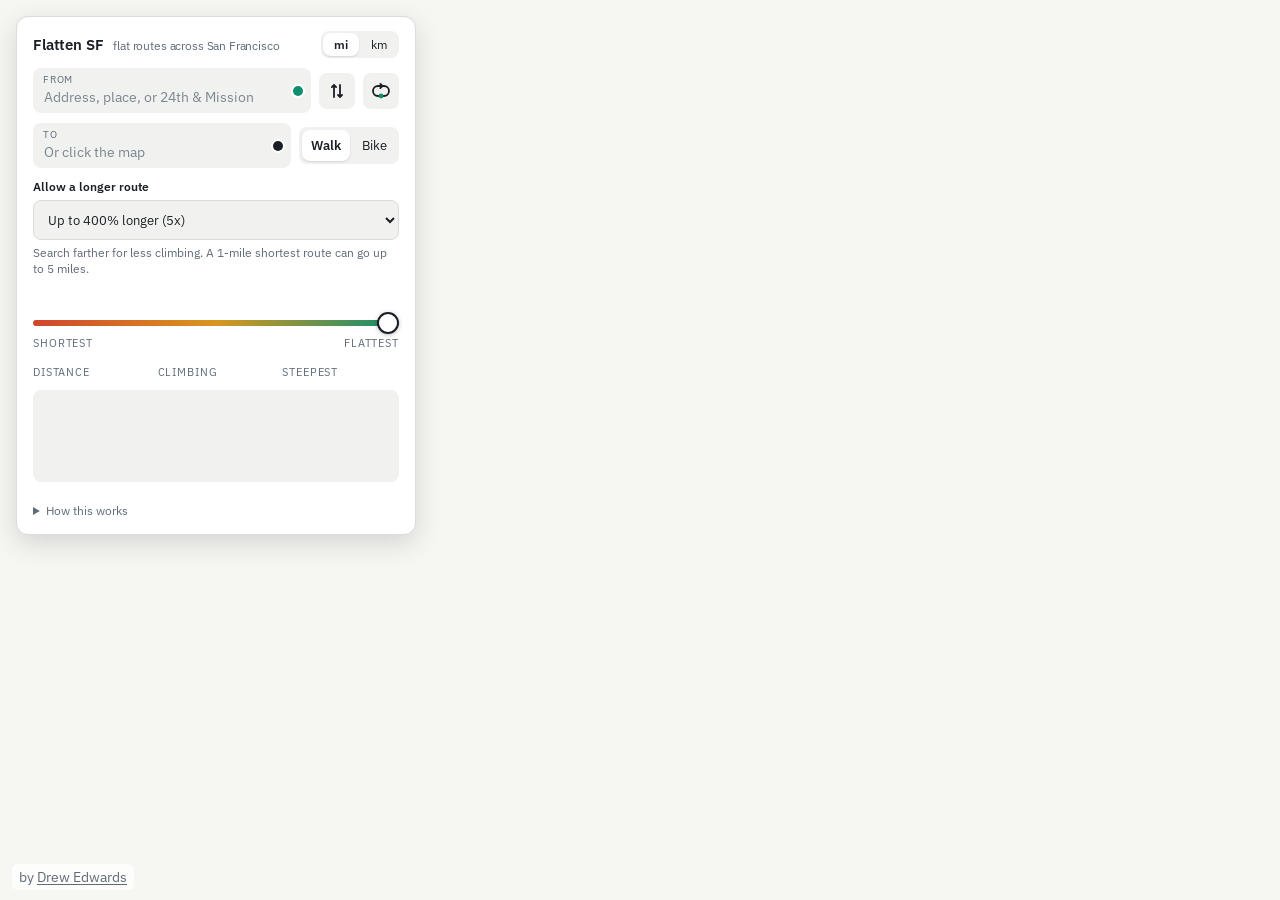
==== commit 321154be: "feat: allow routes up to 400 percent longer and export exact KML paths" ====
--- a/site/index.html
+++ b/site/index.html
@@ -4,7 +4,7 @@
 <meta charset="utf-8">
 <meta name="viewport" content="width=device-width,initial-scale=1,viewport-fit=cover">
 <title>Flatten SF</title>
-<meta name="description" content="flattensf: the flattest walking or cycling route between any two places in San Francisco, and every route between it and the shortest one.">
+<meta name="description" content="Find a San Francisco walking or biking route with the least climbing. Explore routes up to 400% longer than the shortest distance.">
 <link rel="canonical" href="https://www.flattensf.com/">
 <link rel="icon" href="favicon.svg" type="image/svg+xml">
 <meta property="og:type" content="website">
@@ -27,7 +27,7 @@
 <link rel="preconnect" href="https://fonts.gstatic.com" crossorigin>
 <link rel="stylesheet" href="https://fonts.googleapis.com/css2?family=IBM+Plex+Sans:wght@400;500;600&family=IBM+Plex+Mono:wght@500;600&display=swap">
 <link rel="stylesheet" href="leaflet-340720efc3.css">
-<link rel="stylesheet" href="app-53a3045391.css">
+<link rel="stylesheet" href="app-02b431356f.css">
 </head>
 <body>
 <div id="map"></div>
@@ -73,11 +73,37 @@
     <input type="checkbox" id="outback">
     <span>Allow out and back <small>the same streets there and back, often the flattest way</small></span>
   </label>
+  <div class="expansion" id="expansionrow">
+    <label for="expansion">Allow a longer route</label>
+    <select id="expansion" aria-describedby="expansionhint">
+      <option value="0">Shortest distance only</option>
+      <option value="25">Up to 25% longer (1.25x)</option>
+      <option value="50">Up to 50% longer (1.5x)</option>
+      <option value="100">Up to 100% longer (2x)</option>
+      <option value="200">Up to 200% longer (3x)</option>
+      <option value="300">Up to 300% longer (4x)</option>
+      <option value="400" selected>Up to 400% longer (5x)</option>
+    </select>
+    <small id="expansionhint">Search farther for less climbing. A 1-mile shortest route can go up to 5 miles.</small>
+  </div>
   <div class="statusrow">
     <div class="status" id="status"></div>
-    <span class="links"><button class="link" id="share" type="button" hidden>Copy link</button><button class="link" id="gpx" type="button" hidden title="Download this route as a GPX file for Strava, Garmin and the rest">GPX</button></span>
+    <span class="links"><button class="link" id="share" type="button" hidden>Copy link</button><button class="link" id="googlemap" type="button" hidden>Google My Maps</button><button class="link" id="gpx" type="button" hidden title="Download this route as a GPX file for Strava, Garmin and the rest">GPX</button></span>
   </div>
   <input id="sharebox" type="text" readonly hidden aria-label="Link to this route">
+  <details id="googlepanel" class="googlepanel" hidden>
+    <summary>Save this exact path in Google My Maps</summary>
+    <p>Export the route as a saved line so Google keeps every point in this path.</p>
+    <ol>
+      <li><button id="kml" type="button">Download exact route</button></li>
+      <li><a href="https://www.google.com/maps/d/" target="_blank" rel="noopener">Open Google My Maps</a>, create a map, click Import, and upload the downloaded file.</li>
+      <li>In Google, click Share and turn on link sharing if others should be able to open it.</li>
+    </ol>
+    <label for="googleurl">Paste that map's link</label>
+    <input id="googleurl" type="url" placeholder="https://www.google.com/maps/d/..." aria-describedby="googlestatus">
+    <button id="googlecopy" type="button">Copy Google Maps link</button>
+    <p id="googlestatus" role="status">The import happens in your Google account. This saved line is for following the path, not turn-by-turn directions.</p>
+  </details>
   <div class="slider">
     <input type="range" id="sl" min="0" max="1" step="0.001" value="1" aria-label="From shortest to flattest">
     <div class="ends"><span id="end0">Shortest</span><b id="slpos"></b><span id="end1">Flattest</span></div>
@@ -95,17 +121,22 @@
     <p class="fine">Routes are computed in your browser over 160,000 street
     segments, with USGS 1&nbsp;m lidar elevation on the Overture /
     OpenStreetMap street graph. The slider runs the whole trade-off between
-    distance and climbing: every route nothing else beats on both, from
-    the shortest to the flattest worth walking. Sliding right never
+    distance and climbing, from the shortest route to the least total
+    climbing within your distance limit. Up to 400% longer means up to five
+    times the shortest street distance. Longer routes are allowed, never forced. Sliding right never
     shortens the route and never adds climbing. Climbing is total gain,
-    not the difference between the endpoints. Stairs count on foot, not
+    not the difference between the endpoints. Least climbing does not
+    guarantee the gentlest individual hill. The search uses the elevation
+    data in this map, not a guarantee about real-world conditions. If a
+    search reaches its size limit, the result is marked as the best found
+    so far. Stairs count on foot, not
     on a bike.</p>
     <p class="fine">The loop button turns the trip into a loop from one
     start: the slider sets the distance, dozens of loops of about that
     length are tried in every direction and the flattest is shown; tick
     <i>allow out and back</i> to include the same streets there and back,
     which is often flatter still. On a
-    bike, <i>prefer calm streets</i> counts protected lanes and paths
+    bike loop, <i>prefer calm streets</i> counts protected lanes and paths
     (SFMTA bikeway network) as shorter than they are and busy arterials as
     longer.</p>
     <p class="fine"><i>mi / km</i> at the top switches between miles and
@@ -119,6 +150,6 @@
 </section>
 <script src="leaflet-5a640ff863.js"></script>
 <script>window.DATA = {"manifest":{"arrays":{"node_lon":{"t":"i4","o":0,"n":69864},"node_lat":{"t":"i4","o":279456,"n":69864},"node_flags":{"t":"u1","o":558912,"n":69864},"node_elev":{"t":"i2","o":628776,"n":69864},"indptr":{"t":"i4","o":768504,"n":69865},"geom_off":{"t":"i4","o":1047964,"n":87777},"arc_head":{"t":"i4","o":1399072,"n":161176},"arc_edge":{"t":"i4","o":2043776,"n":161176},"arc_len":{"t":"u2","o":2688480,"n":161176},"arc_gain":{"t":"u2","o":3010832,"n":161176},"arc_loss":{"t":"u2","o":3333184,"n":161176},"arc_maxgrade":{"t":"i2","o":3655536,"n":161176},"arc_meangrade":{"t":"u2","o":3977888,"n":161176},"arc_cls":{"t":"u1","o":4300240,"n":161176},"arc_flags":{"t":"u1","o":4461416,"n":161176},"arc_th3":{"t":"u2","o":4622592,"n":161176},"arc_th5":{"t":"u2","o":4944944,"n":161176},"arc_th8":{"t":"u2","o":5267296,"n":161176},"arc_th10":{"t":"u2","o":5589648,"n":161176},"arc_th15":{"t":"u2","o":5912000,"n":161176},"edge_name":{"t":"u2","o":6234352,"n":87776},"edge_cls":{"t":"u1","o":6409904,"n":87776},"edge_bucket":{"t":"u1","o":6497680,"n":87776},"edge_maxgrade":{"t":"u2","o":6585456,"n":87776},"edge_avggrade":{"t":"i2","o":6761008,"n":87776},"edge_len":{"t":"u2","o":6936560,"n":87776},"edge_gainkm":{"t":"u2","o":7112112,"n":87776},"edge_lowstress":{"t":"u1","o":7287664,"n":87776},"edge_stress":{"t":"u1","o":7375440,"n":87776},"addr_street":{"t":"u2","o":7463216,"n":230311},"addr_number":{"t":"u2","o":7923838,"n":230311},"addr_lon":{"t":"u2","o":8384460,"n":230311},"addr_lat":{"t":"u2","o":8845082,"n":230311}},"strings":{"geom":{"o":9305704,"b":1454730},"places":{"o":10760434,"b":491608},"addr_streets":{"o":11252042,"b":31067}},"bytes":11283109},"meta":{"n_nodes":69864,"n_arcs":161176,"n_edges":87776,"classes":["bridleway","cycleway","footway","living_street","path","pedestrian","primary","residential","secondary","service","steps","tertiary","track","trunk","unclassified","unknown"],"names":["1","10","10th Avenue","10th Street","11","11th Avenue","11th Street","12","12th Avenue","12th Street","13","13th Street","14","14th Avenue","14th Street","15","15th Avenue","15th Street","16","16th Avenue","16th Street","17","17th Avenue","17th Street","18","18th Avenue","18th Street","19","19th Avenue","19th Street","1st Street","2","20","20th Avenue","20th Avenue Entrance","20th Street","21","21st Avenue","21st Street","22","22nd Avenue","22nd Street","23","23rd Avenue","23rd Street","24","24th Avenue","24th Street","25","25th Avenue","25th Avenue North","25th Street","26","26th Avenue","26th Street","27","27th Avenue","27th Street","28","28th Avenue","28th Street","29th Avenue","29th Street","2nd Avenue","2nd Street","3","30th Avenue","30th Street","31st Avenue","32nd Avenue","33rd Avenue","34th Avenue","35th Avenue","36th Avenue","37th Avenue","38th Avenue","39th Avenue","3rd Avenue","3rd Street","4","40th Avenue","41st Avenue","42nd Avenue","43rd Avenue","44th Avenue","45th Avenue","46th Avenue","47th Avenue","48th Avenue","4th Avenue","4th Street","5","5th Avenue","5th Avenue Entrance","5th Street","6","6th Avenue","6th Street","7","7th Avenue","7th Street","8","8th Avenue","8th Street","9","9th Avenue","9th Street","A Dock","A Street","Abbey Street","Acacia Avenue","Acadia Street","Accacia Street","Acevedo Avenue","Acme Alley","Acorn Alley","Acton Street","Ada Court","Adah's Stairway","Adair Street","Addison Street","Adele Court","Admiral Avenue","Adolph Sutro Court","Aerial Way","Agnon Avenue","Agua Way","Ahern Way","Al Scoma Way","Alabama Street","Aladdin Terrace","Alameda Street","Alana Way","Alberta Street","Albion Street","Alder Street","Alemany Boulevard","Alert Alley","Alexander Zuckermann Bay Bridge Trail","Alhambra Street","Alice B. Toklas Place","Allan Street","Allen Street","Allison Street","Allston Way","Alma Street","Almaden Court","Aloha Avenue","Alpha Street","Alpine Terrace","Alta Mar Way","Alta Street","Alta Vista Terrace","Alton Avenue","Alvarado Street","Alviso Street","Amador Street","Amatista Lane","Amatury Loop","Amazon Avenue","Amber Drive","Ambrose Bierce Street","Ames Street","Amethyst Way","Amherst Street","Amity Alley","Anderson Street","Andover Street","Andrews Road","Angelo's Alley","Anglo Alley","Ankeny Street","Annapolis Terrace","Annie Street","Anson Place","Anthony Street","Antonio Street","Anza Avenue","Anza Street","Anzavista Avenue","Apollo Street","Apparel Way","Appleton Avenue","Appleton Street","Aptos Avenue","Aquavista Way","Arago Street","Arballo Drive","Arbol Lane","Arbor Street","Arch Street","Arco Way","Ardath Court","Arden Way","Ardenwood Way","Arelious Walker Drive","Arellano Avenue","Argent Alley","Argonaut Avenue","Arguello Boulevard","Arkansas Street","Arleta Avenue","Arlington Path","Arlington Street","Armistead Road","Armory Drive","Armstrong Avenue","Arnold Avenue","Arroyo Way","Arthur Avenue","Ash Street","Ashburton Place","Ashbury Street","Ashbury Terrace","Ashton Avenue","Ashwood Lane","Aspen Court","Atalaya Terrace","Athens Street","Attridge Alley","Auburn Street","August Alley","Augusta Street","Austin Street","Auto Drive","Automobile Drive","Avalon Avenue","Avenue A","Avenue B","Avenue D","Avenue E","Avenue G","Avenue H","Avenue I","Avenue M","Avenue N","Avenue of the Palms","Avila Street","Avoca Alley","Avocet Way","Avon Way","Aztec Street","B Dock","B Street","Bache Street","Bacon Street","Baden Street","Badger Street","Baker Court","Baker Street","Balance Street","Balboa Street","Balceta Avenue","Baldwin Court","Balhi Court","Balmy Street","Baltimore Way","Banbury Drive","Bancroft Avenue","Banks Street","Bannam Place","Banneker Way","Bannock Street","Barcelona Avenue","Barnard Avenue","Barneveld Avenue","Barstow Street","Bartlett Street","Bartol Street","Bass Court","Batteries to Bluffs Trail","Battery Caulfield Road","Battery Chamberlin Road","Battery Dynamite Road","Battery East Road","Battery Saffold Road","Battery Street","Battery Wagner Road","Battle of the Bulge Memorial Trail","Bay Area Ridge Trail","Bay Street","Bay Trail","Bay View Street","Bayshore Boulevard","Bayside Drive","Bayside Village Place","Bayview Circle","Bayview Park Road","Baywood Court","Beach Street","Beachmont Drive","Beacon Street","Beale Street","Beatrice Lane","Beatty Road","Beaumont Avenue","Beaver Street","Beckett Street","Bedford Place","Beeman Lane","Behr Avenue","Beideman Street","Belcher Street","Belden Place","Belgrave Avenue","Bell Court","Bella Vista Way","Bellair Place","Belle Avenue","Belles Street","Bellevue Avenue","Belmont Avenue","Belvedere Street","Bemis Street","Bengal Alley","Bennington Street","Benton Avenue","Bepler Street","Bergen Alley","Berkeley Way","Berkshire Way","Bernal Cut Path","Bernal Heights Boulevard","Bernard Street","Bernice Rodgers Way","Bernice Street","Berry Street","Bertha Lane","Bertie Minor Lane","Bertita Street","Berwick Place","Bessie Street","Beulah Street","Beverly Street","Bigelow Court","Birch Street","Birchwood Court","Bird Street","Birmingham Road","Bishop Street","Bitting Avenue","Black Place","Blackstone Court","Blair Terrace","Blairwood Lane","Blake Street","Blanche Street","Blandy Street","Blanken Avenue","Bliss Court","Bliss Road","Blue Greenway","Blue Heron Lake Drive","Blue Heron Lake Drive East","Bluxome Alley","Bluxome Street","Blythdale Avenue","Boardman Place","Bob Kaufman Alley","Bocana Street","Bonifacio Street","Bonita Street","Bonnie Brae Lane","Bonview Street","Borica Street","Bostonship Plaza","Boswell Street","Bosworth Street","Boutwell Street","Bowdoin Street","Bowley Court","Bowley Street","Bowling Green Drive","Bowman Court","Boylston Street","Boynton Court","Bradford Street","Brady Street","Brannan Street","Brant Alley","Brazel Ave Multi-Use Path","Brazil Avenue","Breen Place","Breezeway","Brentwood Avenue","Bret Harte Terrace","Brewster Street","Briarcliff Terrace","Bridgeview Drive","Bridgeview Paseo","Bridgeview Way","Bright Street","Brighton Avenue","Bristol Court","Britton Street","Broad Street","Broadmoor Drive","Broadway","Broderick Street","Bromley Place","Brompton Avenue","Bronte Street","Brook Street","Brookdale Avenue","Brookhaven Lane","Brooklyn Place","Brooks Street","Brosnan Street","Brotherhood Way","Brown Street","Bruce Avenue","Bruce's Stairs","Brumiss Terrace","Brunswick Street","Brush Place","Brussels Street","Bruton Street","Bryant Street","Bucareli Drive","Buchanan Mall","Buchanan Street","Buchanan Street Mall","Buckingham Way","Buena Vista Avenue East","Buena Vista Avenue West","Buena Vista Park Waller Steps","Buena Vista Terrace","Burgoyne Street","Burke Avenue","Burlwood Drive","Burnett Avenue","Burnett North Avenue","Burns Place","Burnside Avenue","Burr Avenue","Burritt Street","Burrows","Burrows Street","Bush Street","Butte Place","Byron Court","Byxbee Street","C Dock","C Street","Cable Car Waiting Line","Cabrillo Street","Cadell Place","Caine Avenue","Caire Terrace","Caledonia Street","Calgary Street","Calhoun Terrace","California Avenue","California Street","Cambon Drive","Cambridge Street","Camellia Avenue","Cameo Way","Cameron Way","Camp Street","Campbell Avenue","Campton Place","Campus Lane","Canby Street","Candlestick Cove Way","Canyon Avenue","Canyon Drive","Capistrano Avenue","Capitol Avenue","Capp Street","Capra Way","Card Alley","Cardenas Avenue","Cargo Way","Carl Street","Carmel Street","Carmelita Street","Carnelian Way","Carolina Street","Carpenter Court","Carr Street","Carrie Street","Carrizal Street","Carroll Avenue","Carson Street","Carter Street","Carver Street","Casa Way","Cascade Walk","Caselli Avenue","Cashmere Street","Casitas Avenue","Cassandra Court","Castelo Avenue","Castenada Avenue","Castillo Street","Castle Manor Avenue","Castle Street","Castro Street","Catalina Street","Catherine Court","Cayuga Avenue","Cayuga and Lamartine Mini Park Path","Cecilia Avenue","Cedar Court","Cedar Street","Cedro Avenue","Cemetery Overlook Path","Central Avenue","Central Avenue Footpath","Central Magazine Road","Century Place","Ceres Street","Cerritos Avenue","Cervantes Boulevard","Cesar Chavez Street","Cesar Chavez Street, N. Sidewalk","Cesar Chavez Street, S. Sidewalk","Chabot Terrace","Chain of Lakes Drive","Chain of Lakes Drive East","Chain of Lakes Drive West","Chancery Lane","Channel Street","Chapman Street","Charles J. Brenham Place","Charles Street","Charlton Court","Charter Oak Avenue","Chatham Place","Chattanooga Street","Chaves Avenue","Chenery Street","Cherry Street","Chesley Street","Chester Avenue","Chestnut Street","Chicago Way","Child Street","Chilton Avenue","China Basin Landing","China Basin Street","Chinook Court","Christmas Tree Point Road","Christopher Drive","Christopher Trail","Chula Lane","Chumasero Drive","Church Street","Cielito Drive","Circular Avenue","Cityview Way","Clairview Court","Clara Street","Claremont Boulevard","Clarence Place","Clarendon Avenue","Clarendon Connector Trail","Clarendon Knob Trail","Clarion Alley","Clarke Street","Claude Lane","Clay Street","Clayton Street","Clearfield Drive","Clearview Court","Cleary Court","Clement Street","Clementina Street","Cleo Rand Avenue","Cleveland Street","Clifford Terrace","Clifford Terrace Stairway","Cliffside Drive","Clinton Park","Clipper Cove Way","Clipper Street","Clipper Terrace","Cloud Circle","Clover Lane","Clover Street","Clyde Street","Coastal Trail","Cochrane Street","Codman Place","Cohen Place","Colby Street","Cole Street","Coleman Street","Coleridge Street","Colin P. Kelly Junior Street","Colin Place","Colleen Way","College Avenue","College Terrace","Collingwood Street","Collins Street","Colon Avenue","Colonial Way","Colton Street","Columbia Square Street","Columbus Avenue","Colusa Place","Comerford Street","Commer Court","Commercial Street","Commonwealth Avenue","Compton Road","Concord Street","Congdon Street","Congo Street","Conkling Street","Connecticut Street","Connector Trail","Conrad Street","Conservatory Access Road","Conservatory Drive East","Conservatory Drive West","Constanso Way","Continuum Way","Convention Plaza","Converse Street","Cook Street","Cooper Alley","Copper Alley","Cora Street","Coral Road","Coralino Lane","Corbett Avenue","Corbin Place","Cordelia Street","Cordova Street","Corinne Woods Way","Cornwall Street","Corona Street","Coronado Street","Cortes Avenue","Cortland Avenue","Corwin Street","Cosgrove Street","Cosmo Place","Coso Avenue","Costa Street","Cottage Row","Cotter Street","Country Club Drive","Coventry Court","Coventry Lane","Cowell Place","Cowles Street","Coyote Crags Trail","Cragmont Avenue","Crags Court","Craig Court","Craig Lane","Crane Street","Cranleigh Drive","Craut Street","Cravath Street","Crescent Avenue","Crescent Court","Crescent Way","Crescio Court","Crespi Drive","Cresta Vista Drive","Crestlake Drive","Crestline Drive","Crestmont Drive","Crisp Road","Crissy Field Avenue","Croaker Court","Crocker Avenue","Crocker Galleria","Crook Street","Cross Street","Crossover Drive","Crown Court","Crown Terrace","Crystal Street","Cuesta Court","Culebra Terrace","Cumberland Street","Cunningham Place","Curtis Street","Cushman Street","Custer Avenue","Custom House Place","Cutler Avenue","Cuvier Street","Cypress Street","Cyril Magnin Street","Cyrus Place","D Dock","D Street","Daggett Street","Dakota Street","Dalewood Way","Dan's Lost Trail","Daniel Burnham Court","Danton Street","Danvers Street","Darien Way","Darrell Place","Dartmouth Street","Dashiell Hammett Street","Davidson Avenue","Davis Court","Davis Street","Dawnview Way","Dawson Place","Day Street","De Boom Street","De Forest Way","De Haro Street","De Long Street","De Montfort Avenue","De Soto Street","De Wolf Street","Dearborn Street","Decatur Street","Decatur Way","Decker Alley","Dedman Court","Deems Road","Dehon Street","Del Monte Street","Del Sur Avenue","Del Vale Avenue","Delancey Street","Delano Avenue","Delgado Place","Dellbrook Avenue","Delmar Street","Delta Street","Deming Street","Denslowe Drive","Derby Street","Desmond Street","Detroit Street","Devonshire Way","Dewey Boulevard","Diamond Cove Terrace","Diamond Heights Boulevard","Diamond Street","Diana Street","Diaz Avenue","Dicha Alley","Dichiera Court","Digby Street","Dirk Dirksen Place","Divisadero Street","Division Street","Dixie Alley","Dodge Street","Dolores Street","Dolores Terrace","Donahue Street","Donner Avenue","Dorado Terrace","Dorantes Avenue","Dorcas Way","Dorchester Way","Dore Street","Doric Alley","Dorland Street","Dorman Avenue","Dormitory Road","Douglass Street","Dow Place","Downey Street","Dr. Carlton B. Goodlett Place","Dr. David Sanchez Way","Dr. Maya Angelou Paseo","Dr. Maya Angelou Way","Dr. Rolland and Kathryn Lowe Community Bridge","Dr. Tom Waddell Place","Drake Street","Drum Bridge","Drumm Street","Drummond Alley","Dublin Street","Duboce Avenue","Dudley Road","Dukes Court","Duncan Street","Duncombe Alley","Dunnes Alley","Dunshee Street","Dunsmuir Street","Dwight Street","E Dock","E Street","Eagle Street","Earl Gage Jr. Street","Earl Street","East Ridge Trail","Eastman Place","Eastwood Drive","Eaton Place","Ecker Plaza","Ecker Street","Ecology Trail (lower)","Ecology Trail (upper)","Eddy Street","Edgar Avenue","Edgardo Place","Edgehill Way","Edgewood Avenue","Edgewood Trail","Edie Road","Edinburgh Street","Edith Street","Edna Street","Edward Street","Egbert Avenue","El Camino del Mar","El Mirasol Place","El Plazuela Way","El Polin Loop","El Polin Spring Connector Trail","El Portal Way","El Sereno Court","El Verano Way","Elgin Park","Elizabeth Street","Elk Street","Ellert Street","Ellington Avenue","Elliot Street","Ellis Street","Ellsworth Street","Elm Street","Elmhurst Drive","Elmira Street","Elmwood Way","Elsie Street","Elwood Street","Emerald Cove Terrace","Emerald Lane","Emerson Street","Emery Lane","Emma Street","Emmett Court","Encanto Avenue","Encinal Walk","Encline Court","English Street","Enterprise Street","Entrada Court","Erie Street","Erkson Court","Ervine Street","Escolta Way","Escondido Avenue","Esmeralda Avenue","Espanola Street","Esquina Drive","Essex Street","Estero Avenue","Eucalyptus Drive","Euclid Avenue","Eugenia Avenue","Eureka Street","Evans Avenue","Evelyn Way","Everglade Drive","Evergreen Avenue","Everson Street","Ewer Place","Ewing Terrace","Excelsior Avenue","Exchange Place","Executive Park Boulevard","Exeter Street","Exposition Drive","F Dock","Fair Avenue","Fair Oaks Street","Fairfax Avenue","Fairfield Way","Fairmount Street","Fairy Gates Trail","Faith Street","Fallon Place","Falmouth Street","Fanning Way","Farallones Street","Fargo Place","Farnsworth Lane","Farnsworth Trail","Farnum Street","Farragut Avenue","Farview Court","Faxon Avenue","Federal Street","Felix Avenue","Fell Street","Fella Place","Felton Street","Fern Street","Fernandez Street","Fernwood Drive","Ferry Plaza","Fieldcrest Drive","Fielding Street","Filbert Steps","Filbert Street","Fillmore Street","Finley Road","First Drive East","First Drive West","Fisher Alley","Fisher Avenue","Fisher Loop","Fitzgerald Avenue","Flights of Fancy","Flint Street","Flood Avenue","Flora Street","Florence Street","Florentine Street","Florida Street","Flounder Court","Flournoy Street","Flower Street","Foerster Street","Fog Bridge","Folsom Street","Folsom Street, E. Sidewalk","Folsom Street, W. Sidewalk","Font Boulevard","Fontinella Terrace","Foote Avenue","Ford Street","Forest Hill Path","Forest Knolls Drive","Forest Road","Forest Side Avenue","Forest View Drive","Fort Funston Road","Fort Mason 10","Fort Mason 12","Fort Mason 15","Fort Mason 16","Fort Mason 19","Fort Mason 8","Fort Miley 5","Fort Miley 6","Fort Miley Circle","Fortuna Avenue","Fountain Street","Fowler Avenue","France Avenue","Francis Street","Francisco Street","Franconia Street","Frank Norris Street","Frankfort Street","Franklin Street","Fratessa Court","Fredela Lane","Frederick Street","Fredson Court","Freelon Street","Freeman Court","Fremont Street","Fresnel Way","Fresno Street","Frida Kahlo Loop","Frida Kahlo Way","Friedell Street","Friendship Court","Front Street","Fuente Avenue","Fulton Street","Fulton Trail","Functional and Fantasy Stair","Funston Avenue","Funston Road","G Dock","Gabilan Way","Gaiser Court","Galewood Circle","Galilee Lane","Galindo Avenue","Gallagher Lane","Galvez Avenue","Gambier Street","Garces Drive","Garcia Avenue","Garden Street","Garden Walk","Garden Way","Gardener Road","Gardener's Trail","Gardenside Drive","Garfield Street","Garlington Court","Garnett Terrace","Garrison Avenue","Gates Street","Gateview Avenue","Gateview Court","Gatun Alley","Gaven Street","Gaviota Way","Geary Boulevard","Geary Street","Gellert Drive","Gene Friend Way","Genebern Way","General Kennedy Avenue","Geneva Avenue","Gennessee Street","Genoa Place","George Court","Georgia Lane","Gerke Alley","Germania Street","Getz Street","Ghost Trail","Giants Drive","Gibb Street","Gibbon Court","Gibson Road","Gilbert Street","Gillette Avenue","Gilman Avenue","Gilroy Street","Girard Road","Girard Street","Gladeview Way","Gladiolus Lane","Gladstone Drive","Gladstone Way","Gladys Street","Glen Court","Glenbrook Avenue","Glendale Street","Glenhaven Lane","Glenview Drive","Globe Alley","Gloria Court","Glover Street","Godeus Street","Goethe Street","Goettingen Street","Gold Mine Drive","Gold Street","Goldberg Lane","Golden Court","Golden Gate Avenue","Golden Gate Bridge East Sidewalk","Golden Gate Bridge West Sidewalk","Golden Gate Promenade","Goleta Avenue","Gonzalez Drive","Gordon Street","Gorgas Avenue","Gorham Street","Gough Street","Gould Street","Grace Street","Grafton Avenue","Graham Street","Granada Avenue","Grand Staircase of San Francisco City Hall","Grand View Avenue","Grand View Terrace","Grant Avenue","Granville Way","Grattan Street","Graystone Terrace","Great Highway","Great Highway Extension","Great Highway Promenade","Greely Court","Green Street","Green Tunnel","Greenough Avenue","Greenview Court","Greenwich Steps","Greenwich Street","Greenwood Avenue","Grenard Terrace","Griffith Street","Grijalva Drive","Grote Place","Grove Street","Guadalupe Avenue","Guerrero Street","Gum Tree Girls Trail","Guttenberg Street","Guy Place","H Lot","H Street","Habitat Terrace","Hagiwara Tea Garden Drive","Hahn Street","Haight Street","Hale Street","Halibut Court","Hallam Street","Halleck Street","Hamerton Avenue","Hamilton Street","Hamlin Street","Hampshire Street","Hancock Street","Hang Ah Alley;Pagoda Alley","Hanover Street","Harbor Road","Hardie Avenue","Hardie Place","Harding Road","Harkness Avenue","Harlan Place","Harlem Alley","Harlow Street","Harney Way","Harold Avenue","Harper Street","Harriet Street","Harrington Street","Harris Place","Harrison Boulevard","Harrison Street","Harry Street","Hartford Street","Harvard Street","Hastings Terrace","Hattie Street","Havelock Street","Havens Street","Havenside Drive","Hawes Street","Hawkins Lane","Hawthorne Street","Hayes Street","Hays Street","Hazelwood Avenue","Head Street","Healy Avenue","Hearst Avenue","Heather Avenue","Helen Macintosh Lane","Helen Place","Helena Street","Hemlock Street","Hemway Terrace","Henry Adams Street","Henry Street","Herb Caen Way...","Heritage Avenue","Hermann Street","Hernandez Avenue","Heron Street","Hester Avenue","Heyman Avenue","Hickory Street","Hidalgo Terrace","Hidden Garden Steps","High Five Zone","High Street","Highland Avenue","Higuera Avenue","Hiliritas Avenue","Hill Point Avenue","Hill Street","Hillcrest Court","Hillcrest Drive","Hillcrest Road","Hillview Court","Hillway Avenue","Hilton Street","Himmelmann Place","Hinckley Walk","Historic Trail","Hitchcock Lane","Hitchcock Street","Hobart Alley","Hodges Alley","Hoff Street","Hoffman Avenue","Hoffman Street","Holladay Avenue","Hollis Street","Hollister Avenue","Holloway Avenue","Holly Park Circle","Hollywood Court","Holyoke Street","Homestead Street","Homewood Court","Hooker Alley","Hooper Street","Hooper's Steps","Hopkins Avenue","Horace Street","Horne Avenue","Hospital Street","Hotaling Place","Houston Street","Howard Court","Howard Street","Howth Street","Hubbell Street","Hudson Avenue","Hudson Court","Hugo Street","Hulbert Alley","Humboldt Street","Hunter's Point Power Plant Trail","Hunters Point Boulevard","Hunters Point Expressway","Huntington Drive","Huron Avenue","Hussey Street","Hutchins Court","Hyde Street","Hyde Street Pier","I Dock","I Street","Icehouse Alley","Idora Avenue","Ignacio Avenue","Illinois Street","Ils Lane","Imperial Alley","Ina Court","Inca Lane","Incinerator Road","Indiana Street","Industrial Street","Infantry Terrace","Ingalls Street","Ingerson Avenue","Ingleside Path","Innes Avenue","Innes Court","Inverness Drive","Iowa Street","Iris Avenue","Iron Alley","Ironship Plaza North","Ironship Plaza South","Ironwood Way","Irving Street","Irvington Street","Irwin Street","Isadora Duncan Lane","Isis Street","Islais Creek Trail","Isola Way","Issleib Avenue","Italy Avenue","Ivy Street","J Dock","J Street","Jack Balestreri Way","Jack Kerouac Alley","Jack London Alley","Jack Micheline Alley","Jack Micheline Place","Jackson Street","Jade Place","Jakey Court","Jamestown Avenue","Jansen Street","Jarboe Avenue","Jason Court","Jasper Place","Jauss Street","Java Street","Jean Way","Jeff Adachi Way","Jefferson Street","Jennifer Place","Jennings Court","Jennings Street","Jerome Alley","Jerrold Avenue","Jersey Street","Jessie East Street","Jessie Street","Jessie West Street","John F Kennedy Drive","John F Shelley Drive","John F. Kennedy Drive","John F. Kennedy Promenade","John Maher Street","John Muir Drive","John Street","Johnson Street","Johnstone Drive","Joice Street","Jones Street","Joost Avenue","Jordan Avenue","Josepha Avenue","Josiah Avenue","Jos\u00e9 Sarria Court","Joy Street","Juan Bautista Circle","Juanita Way","Judah Street","Judson Avenue","Jules Avenue","Julia Street","Julian Avenue","Julius Street","Junior Terrace","Juniper Street","Junipero Serra Boulevard","Juri Street","Justin Drive","Kalmanovitz Street","Kamille Court","Kansas Street","Kaplan Lane","Karen Court","Kate Street","Kearny Lane","Kearny Street","Keith Street","Kelloch Avenue","Kempton Avenue","Kendall Drive","Kennedy Place","Kenneth Rexroth Place","Kenny Alley","Kensington Way","Kent Street","Kenwood Way","Keppler Court","Kern Street","Key Avenue","Keyes Alley","Keyes Avenue","Keystone Way","Kezar Drive","Kimball Place","King Street","Kingston Street","Kinzey Street","Kirkham Street","Kirkwood Avenue","Kiska Road","Kissling Street","Kittredge Terrace","Knockash Hill","Knollview Way","Knott Court","Kobbe Avenue","Kohler Place","Koret Way","Kramer Place","Krausgrill Place","Kronquist Court","La Avanzada Street","La Ferrera Terrace","La Grande Avenue","La Playa Street","La Playa Terminal Loop","La Salle Avenue","Lafayette Street","Laguna Honda Boulevard","Laguna Street","Lagunitas Drive","Laidley Street","Lake Forest Court","Lake Merced Bike Path","Lake Merced Boulevard","Lake Merced Boulevard bikeway","Lake Merced Hill","Lake Merced Hill Street","Lake Merced Hill Street North","Lake Merced Hill Street South","Lake Merced Hills Community Center Access Stairs","Lake Merced Northbound Bikeway","Lake Merced Southbound protected bikeway","Lake Street","Lakeshore Drive","Lakeshore Plaza","Lakeview Avenue","Lakeview Drive","Lakewood Avenue","Lamartine Street","Lamson Lane","Lancaster Lane","Landers Street","Lands End Trail","Lane Street","Langdon Court","Langton Street","Lansdale Avenue","Lapham Way","Lapidge Street","Lapu Lapu Street","Larch Street","Larch Way","Larkin Street","Las Villas Court","Laskie Street","Lathrop Avenue","Latona Street","Laura Street","Laurel Street","Lauren Court","Laussat Street","Lawrence Avenue","Lawton Street","Le Conte Avenue","Le Conte Circle","Leavenworth Street","Ledyard Street","Lee Avenue","Leese Street","Legion Court","Legion of Honor Drive","Leidesdorff Street","Leland Avenue","Lendrum Court","Lenox Way","Leo Street","Leona Terrace","Leroy Place","Lessing Street","Lester Court","Letterman Drive","Levant Street","Levant Street Stairway","Lexington Street","Liberty Street","Liebig Street","Liggett Avenue","Lilac Street","Lillian Street","Lily Street","Linares Avenue","Lincoln Boulevard","Lincoln Court","Lincoln Park Steps","Lincoln Way","Linda Street","Linden Street","Lindsay Circle","Lippard Avenue","Lisbon Street","Littlefield Terrace","Lloyd Street","Lobby Shops","Lobos Creek Valley Trail","Lobos Street","Locksley Avenue","Lockwood Street","Locust Street","Loehr Street","Lois Lane","Loma Vista Terrace","Lombard Street","Lomita Avenue","London Street","Lone Mountain Terrace","Long Bridge Street","Longview Court","Loomis Street","Lopez Avenue","Loraine Court","Los Olivos Avenue","Los Palmos Drive","Lottie Bennett Lane","Louisburg Street","Louisiana Street","Lovers' Lane","Lowell Street","Lower Great Highway Trail","Lower Terrace","Loyola Terrace","Lucerne Street","Lucky Street","Lucy Street","Lulu Alley","Lunado Court","Lunado Way","Lundys Lane","Lupine Avenue","Lupine Court","Lurline Street","Lurmont Terrace","Lusk Street","Lydia Avenue","Lyell Street","Lynch Street","Lyndhurst Drive","Lyon Street","Lyon Street Footpath","Mabel Alley","Mabini Street","Mabrey Court","MacArthur Avenue","MacDonald Avenue","Macalla Road","Macedonia Street","Macondray Lane","Maddux Avenue","Madera Street","Madison Street","Madrid Street","Madrone Avenue","Magellan Avenue","Magnolia Street","Mahan Street","Maiden Lane","Main Drive","Main Street","Majestic Avenue","Malden Alley","Mallorca Way","Malosi Street","Malta Drive","Malvina Place","Manchester Street","Mandalay Lane","Mangels Avenue","Manor Court","Manor Drive","Manseau Street","Mansell Multi-Use Path","Mansell Street","Mansfield Street","Manzanita Avenue","Maple Street","Mar Vista Drive","Marcela Avenue","Marcy Place","Marengo Street","Margaret Avenue","Margrave Place","Marietta Drive","Marin Street","Marina Boulevard","Marine Drive","Mariner Drive","Mariposa Street","Marist Street","Mark Lane","Mark Twain Place","Market Street","Marlin Court","Marne Avenue","Mars Street","Marsily Street","Marston Avenue","Martha Avenue","Martin Avenue","Martin Luther King Junior Drive","Martinez Street","Marvel Court","Marview Way","Marx Meadow Drive","Mary Street","Mary Teresa Street","Maryland Street","Mason Court","Mason Street","Masonic Avenue","Massasoit Street","Mateo Street","Matthew Court","Maxwell Court","Mayfair Drive","Mayflower Street","Maynard Street","Maywood Drive","McAllister Street","McCann Street","McCarthy Avenue","McCoppin Street","McCormick Street","McCovey Cove Promenade","McDowell Avenue","McDowell Road Southwest","McKinley - Vermont Lower Steps","McKinnon Avenue","McLaren Avenue","McLea Court","McNair Court","McRae Lane","McRae Street","Meacham Place","Meade Avenue","Meadow Drive","Meadowbrook Drive","Meda Avenue","Medau Place","Medical Center Way","Megan Drive","Melba Avenue","Melra Court","Melrose Avenue","Memory Lane","Mendell Street","Mendosa Avenue","Menoher Lane","Mercato Court","Merced Avenue","Mercedes Way","Merchant Road","Merchant Street","Mercury Street","Merlin Street","Merriam Lane","Merrie Way","Merrill Street","Merrimac Street","Merritt Street","Mersey Street","Mesa Avenue","Mesa Street","Michigan Street","Midcrest Way","Middle Drive West","Middle Point Road","Middlefield Drive","Midway Street","Miguel Street","Milan Terrace","Mile Rock Trail","Miles Court","Miles Street","Miley Street","Mill Street","Miller Place","Miller Road","Milton I Ross Lane","Milton Street","Minerva Street","Minna Street","Minnesota Street","Mint Plaza","Mira Vista Court","Mirabel Avenue","Miraloma Drive","Miramar Avenue","Mirando Way","Mission Bay Boulevard","Mission Bay Boulevard North","Mission Bay Boulevard South","Mission Bay Circle","Mission Bay Drive","Mission Circle","Mission Hills Drive","Mission Rock Street","Mission Street","Mission Street, E. Sidewalk","Mission Street, W. Sidewalk","Mississippi Street","Missouri Street","Mistral Street","Mizpah Street","Modoc Avenue","Moffitt Street","Mojave Street","Molimo Drive","Moncada Way","Moneta Court","Moneta Way","Mono Street","Montague Place","Montalvo Avenue","Montana Street","Montcalm Street","Montclair Terrace","Montecito Avenue","Monterey Boulevard","Montezuma Street","Montgomery Street","Monticello Street","Monument Way","Moonwalk Stairs","Moore Lane","Moore Place","Moraga Avenue","Moraga Street","Moreland Street","Morningside Drive","Morrell Place","Morrell Street","Morris Street","Morse Street","Morton Street","Moscow Street","Moss Street","Moulton Street","Moultrie Street","Mount Lane","Mount Vernon Avenue","Mountain Lake Trail","Mountain Spring Avenue","Mountview Court","Mrs. Jackson Way","Muir Court","Muir Loop","Mulford Alley","Mullen Avenue","Munich Street","Murray Lane","Murray Street","Museum Way","Music Concourse Drive","Myra Way","Myrtle Street","Mystery Trail","Nadell Court","Naglee Avenue","Nahua Avenue","Nancy Pelosi Drive","Nantucket Avenue","Napier Lane","Naples Street","Napoleon Street","Natick Street","Natoma Street","Nauman Road","Navajo Avenue","Navy Road","Naylor Street","Nebraska Street","Nellie Street","Nelson Rising Lane","Neptune Street","Nevada St","Nevada Street","New Montgomery Street","Newburg Street","Newcomb Avenue","Newell Street","Newhall Street","Newman Street","Newton Street","Ney Street","Niagara Avenue","Niantic Avenue","Nibbi Court","Nido Avenue","Nike Road","Nimitz Avenue","Nob Hill Place","Nobles Alley","Noe Street","Nordhoff Street","Norfolk Street","Noriega Street","Normandie Terrace","North Creek Trail","North Drive","North Hughes Lane","North Point Street","North Ridge Trail","North State Drive","North Van Horn Lane","North View Court","Northbound Protected Bikeway","Northgate Drive","Northgate Road","Northpoint Drive","Northridge Road","Northwood Drive","Norton Street","Norwich Street","Nottingham Place","Nueva Avenue","O'Farrell Street","O'Reilly Avenue","O'Shaughnessy Boulevard","Oak Court","Oak Grove Street","Oak Park Drive","Oak Street","Oak Street Cyclepath","Oakdale Avenue","Oakhurst Lane","Oakridge Drive","Oakwood Street","Ocean Avenue","Oceanview Terrace","Octavia","Octavia Boulevard","Octavia Boulevard Bike Connector","Octavia Street","Officer James W. Bloesch Road","Ogden Avenue","Ohlone Way","Old Chinatown Lane","Old Macalla Road","Olive Street","Oliver Street","Olmstead Street","Olympia Way","Olympic Country Club Road","Omar Way","Oneida Avenue","Onique Lane","Onondaga Avenue","Opal Place","Opalo Lane","Ophir Alley","Ora Way","Orange Alley","Orben Place","Ord Court","Ord Street","Ordway Street","Oriente Street","Oriole Way","Orizaba Avenue","Orsi Circle","Ortega Street","Ortega Way","Osage Alley","Osaka Way","Oscar Alley","Osceola Lane","Osgood Place","Otega Avenue","Otis Street","Otsego Avenue","Ottawa Avenue","Otter Cove Terrace","Outback Trail","Overlook Drive","Owen Street","Owens Street","Oxford Street","Ozbourn Court","Pacheco Street","Pacific Avenue","Page Street","Palace Drive","Palm Avenue","Palm Lane","Palmetto Avenue","Palo Alto Avenue","Paloma Avenue","Palos Place","Palou Avenue","Panorama Drive","Paradise Avenue","Paraiso Place","Paramount Terrace","Paris Street","Park Boulevard","Park Boulevard Trail","Park Hill Avenue","Park Presidio Boulevard","Park Presidio Bypass Drive","Park Street","Park Trail","Parker Avenue","Parkhurst Alley","Parkridge Drive","Parnassus Avenue","Parque Drive","Parsons Street","Partridge Lane","Pasadena Street","Patterson Street","Patton Court","Patton Street","Paul Avenue","Paulding Street","Peabody Street","Pearl Street","Peek Lane","Pelican Cove Terrace","Pelton Place","Pemberton Place","Peninsula Avenue","Pennsylvania Avenue","Penny Lane","Peralta Avenue","Perego Terrace","Perimeter Path","Perine Place","Perry Street","Pershing Drive","Persia Avenue","Peru Avenue","Peter Macchiarini Steps","Peter Yorke Way","Peters Avenue","Petrarch Place","Pfeiffer Street","Phelps Street","Phil Arnold Trail","Philosopher's Way","Phoenix Terrace","Pico Avenue","Piedmont Street","Pier 3 promenade","Pier 39","Pier 45","Pier 50","Pier 50 A","Pier 50 B","Pier 96","Pierce Street","Pierpoint Lane","Pilgrim Avenue","Pine Court","Pine Street","Pinehurst Way","Pink Alley","Pinto Avenue","Pioche Street","Piper Loop","Pixley Street","Pizarro Way","Plaza Street","Pleasant Street","Plum Street","Plymouth Avenue","Point Lobos Avenue","Polaris Way","Polk Street","Pollard Place","Pomona Street","Pond Street","Pontiac Street","Pope Court","Pope Road","Pope Street","Poplar Street","Poppy Lane","Portal Drive","Portal Path","Porter Street","Portola Drive","Portola Street","Post Street","Potomac Street","Potrero Avenue","Powell Street","Powers Avenue","Powhattan Avenue","Prado Street","Prague Street","Pratt Place","Precita Avenue","Prentiss Street","Prescott Court","Presidio Avenue","Presidio Battery East Tunnel","Presidio Boulevard","Presidio Promenade","Presidio Terrace","Pretor Way","Priest Street","Princeton Street","Progress Street","Prospect Avenue","Prosper Street","Public Park","Pueblo Street","Putnam Street","Quane Street","Quarry Road","Quartz Way","Quesada Avenue","Quickstep Lane","Quincy Street","Quint Street","Quintara Street","R Street","Raccoon Drive","Racine Lane","Radio Terrace","Rae Avenue","Raleigh Avenue","Ralston Avenue","Ralston Street","Ramona Avenue","Ramsel Court","Ramsell Street","Randall Street","Randolph Street","Rankin Street","Rausch Street","Ravenwood Drive","Ravilla Court","Rawles Street","Raycliff Terrace","Raymond Avenue","Reardon Road","Rebecca Lane","Recycle Road","Red Leaf Court","Red Rock Way","Reddy Street","Redfield Alley","Redondo Street","Redwood","Redwood Street","Reed Street","Reeves Court","Reno Place","Reposa Way","Reservoir Street","Restani Way","Retiro Way","Reuel Court","Revere Avenue","Rex Avenue","Rey Street","Rhine Street","Rhode Island Street","Rice Street","Richards Circle","Richardson Avenue","Richland Avenue","Rickard Street","Rico Way","Ridge Court","Ridge Lane","Ridgewood Avenue","Riley Avenue","Rincon Street","Ringold Street","Rio Court","Rio Verde Street","Ripley Street","Risel Avenue","Ritch Street","Rivas Avenue","Rivera Street","Riverton Drive","Rivoli Street","Rizal Street","Roach Street","Roanoke Street","Robblee Avenue","Robert Kirk Lane","Robinhood Drive","Robinson Drive","Robinson Street","Rockaway Avenue","Rockdale Drive","Rockland Street","Rockridge Drive","Rockwood Court","Rod Road","Rodgers Street","Rodriguez Street","Roemer Way","Rolph Street","Romain Street","Rome Street","Romolo Place","Rondel Place","Roosevelt Way","Rosa Parks Lane","Roscoe Street","Rose Pak's Way","Rose Street","Rosella Court","Roselyn Terrace","Rosemary Court","Rosemont Place","Rosenkranz Street","Rosewood Drive","Rosie Lee Lane","Ross Alley","Rossi Avenue","Rossmoor Drive","Rotteck Street","Rousseau Street","Royal Lane","Ruckman Avenue","Rudden Avenue","Ruger Street","Russ Street","Russell Street","Russia Avenue","Russian Hill Place","Ruth Street","Rutland Street","Rutledge Street","SFPUC Service Road","Sabin Place","Sacramento Alley","Sacramento Street","Saddleback Drive","Sadowa Street","Safira Lane","Sagamore Street","Saint Charles Avenue","Saint Croix Drive","Saint Elmo Way","Saint Francis Boulevard","Saint Francis Place","Saint George Alley","Saint Germain Avenue","Saint Joseph's Avenue","Saint Louis Alley","Saint Mary's Avenue","Sal Street","Sala Terrace","Salinas Avenue","Samoset Street","San Aleso Avenue","San Andreas Way","San Anselmo Avenue","San Antonio Circle","San Antonio Place","San Benito Way","San Bruno Avenue","San Buenaventura Way","San Carlos Street","San Diego Avenue","San Felipe Avenue","San Fernando Way","San Francisco Golf Club Road","San Gabriel Avenue","San Gabriel Circle","San Jacinto Way","San Jose Avenue","San Juan Avenue","San Leandro Way","San Lorenzo Way","San Luis Circle","San Marcos Avenue","San Miguel Street","San Pablo Avenue","San Rafael Way","San Ramon Way","Sanches Street","Sanchez Street","Sand Ladder","Sandpiper Cove Way","Sansome Street","Santa Ana Avenue","Santa Barbara Avenue","Santa Clara Avenue","Santa Cruz Avenue","Santa Fe Avenue","Santa Marina Street","Santa Monica Way","Santa Paula Avenue","Santa Rita Avenue","Santa Rosa Avenue","Santa Ynez Avenue","Santa Ysabel Avenue","Santiago Street","Santos Street","Sargent Street","Saroyan Place","Saturn Steps","Saturn Street","Sawyer Street","Scenic Way","Schofield","Schofield Road","School Alley","Schwerin Street","Science Circle","Scotia Avenue","Scotland Street","Scott Alley","Scott Street","Sea Cliff Avenue","Sea View Terrace","Seal Cove Terrace","Seal Rock Drive","Sears Street","Seawell Lane","Second Drive","Security Pacific Place","Selby Street","Selma Way","Seminole Avenue","Seneca Avenue","Sequoia Way","Sergeant John V Young Street","Serrano Drive","Service Street","Seven Seas Avenue","Severn Street","Seville Street","Seward Street","Seymour Street","Shafter Avenue","Shafter Court","Shafter Road","Shakespeare Street","Shannon Street","Sharon Street","Sharp Place","Shaw Alley","Shawnee Avenue","Sheldon Terrace","Sheridan Avenue","Sheridan Street","Sherman Road","Sherman Street","Sherwood Court","Sherwood Road Trail","Shields Street","Shiloh's Way","Shipley Street","Shore View Avenue","Short Street","Shotwell Street","Shotwell Street, E. Sidewalk","Shotwell Street, W. Sidewalk","Shrader Street","Shriners Avenue","Sibert Lane","Sibley Road","Sickles Avenue","Sierra Street","Signal Road","Silliman Street","Silver Avenue","Silverview Drive","Simonds Loop","Skyline Boulevard","Skyview Way","Sloat Blvd bikeway","Sloat Boulevard","Smith Lane","Sola Avenue","Somerset Street","Sonoma Street","Sotelo Avenue","Soule Lane","South Creek Trail","South Drive","South Hill Boulevard","South Hughes Lane","South Park","South Ridge Trail","South Van Horn Lane","South Van Ness Avenue","Southard Place","Southern Heights Avenue","Southridge Way","Southwood Drive","Sparrow Street","Sparta Street","Spear Avenue","Spear Street","Spencer Street","Spofford Street","Spreckels Lake Drive","Spring Street","Springfield Drive","Sproule Lane","Spruce Street","St. Mary's Park Pedestrian Bridge","Stanford Heights Avenue","Stanford Street","Stanton Street","Stanyan Boulevard","Stanyan Street","Staples Avenue","Stark Street","Starr King Way","Starview Way","State Drive","States Street","Steep Ravine Trail","Steiner Street","Steps to Wisdom","Sterling Street","Stern Grove Court","Steuart Lane","Steuart Street","Steveloe Place","Stevens Alley","Stevenson Street","Still Street","Stillings Avenue","Stillman Street","Stilwell Road","Stockton Street","Stockton Tunnel","Stone Street","Stonecrest Drive","Stoneman Street","Stoneridge Lane","Stoneybrook Avenue","Stoneyford Avenue","Storey Avenue","Storrie Street","Stratford Drive","Striped Bass Street","Student Union Loading Dock","Sturgeon Street","Summit Street","Summit Way","Sumner Avenue","Sumner Street","Sunbeam Lane","Sunglow Lane","Sunnydale Avenue","Sunnyside Terrace","Sunrise Way","Sunset Blvd Bike Path","Sunset Boulevard","Sunset Dunes","Sunset Dunes Trail","Sunset Trail","Sunview Drive","Surrey Street","Sussex Street","Sutro Baths Upper Trail","Sutro Heights Avenue","Sutro Heights Loop Trail","Sutro Tower Trail","Sutter Street","Sweeny Street","Swiss Avenue","Sycamore Street","Sydney Way","Sylvan Drive","Taber Place","Tacoma Street","Talbert Street","Tamalpais Terrace","Tandang Sora Street","Tapia Drive","Tara Street","Taraval Street","Taylor Road","Taylor Street","Teddy Avenue","Tehama Street","Telegraph Hill Boulevard","Temescal Terrace","Temple Street","Templeton Avenue","Tennessee Hollow Trail","Tennessee Street","Teresita Boulevard","Terra Vista Avenue","Terrace Drive","Terrace Walk","Terry A. Francois Boulevard","Texas Street","The Embarcadero","The Esplanade","The Feeney Way","The Nave","Theresa Street","Thomas Avenue","Thomas Court","Thomas Mellon Circle","Thomas More Way","Thor Avenue","Thornburg Road","Thornton Avenue","Thorp Lane","Thrift Street","Tiffany Avenue","Tillman Place","Timber Trail","Timothy Pflueger Place","Tingley Street","Tioga Avenue","To Little Puffer Steam Train","Tocoloma Avenue","Todd Street","Toland Street","Toledo Way","Tomaso Court","Tompkins Avenue","Toni Stone Crossing","Topaz Way","Topeka Avenue","Torney Avenue","Torrens Court","Touchard Street","Towerside Avenue","Townsend Circle","Townsend Street","Toyon Lane","Trade Winds Avenue","Trader Vic Alley","Trainor Street","Transverse Drive","Transverse Drive Path","Transverse Drive Trail","Treasure Island Road","Treasury Place","Treat Avenue","Treat Way","Trenton Street","Trinity Place","Trocadero Drive","Troop 88 Trail","Troy Alley","Truett Street","Trumbull Street","Tubbs Street","Tucker Avenue","Tulane Street","Tunnel Avenue","Turk Boulevard","Turk Murphy Lane","Turk Street","Turner Terrace","Turquoise Way","Tuscany Alley","Twin Peaks Boulevard","Twin Peaks Connector Trail","Twin Peaks Ridge Trail","UPN Bikepath","Ulloa Street","Underwood Avenue","Union Street","University Street","Upland Drive","Upper Terrace","Upton Avenue","Upton Street","Uranus Terrace","Urbano Drive","Utah Street","Valdez Avenue","Vale Avenue","Valencia Street","Valencia Street Bikeway","Valerton Court","Vallejo Street","Vallejo Street Stairway","Valletta Court","Valley Street","Valmar Terrace","Valparaiso Street","Van Buren Street","Van Dyke Avenue","Van Keuran Avenue","Van Ness Avenue","Vandewater Street","Varela Avenue","Varennes Street","Varney Place","Vasquez Avenue","Vassar Place","Velasco Avenue","Venard Alley","Vendome Avenue","Ventura Avenue","Venus Street","Verdi Place","Verdun Way","Vermehr Place","Vermont Street","Verna Street","Vernon Alley","Vernon Street","Vesta Street","Veterans Drive","Via Bufano","Via Ferlinghetti","Vicente Street","Vicha Ratanapakdee Way","Vicksburg Street","Victoria Street","Victory Trail","Vidal Drive","Vienna Street","Villa Terrace","Vine Terrace","Vinton Court","Virgil Street","Virginia Avenue","Visitacion Avenue","Visitacion Valley Greenway Community Garden","Vista Court","Vista Lane","Vista Verde Court","Vista View Court","Vulcan Stairway","Wabash Terrace","Wagner Alley","Waithman Way","Waldo Alley","Walker Court","Walkway to Lake Merced","Wall Place","Wallace Avenue","Wallen Street","Waller Street","Waller Street Skatepark","Walnut Street","Walter Street","Walter U. Lum Place","Waltham Street","Wanda Street","Ward Street","Warner Place","Warren Drive","Warriors Way","Washburn Street","Washington Boulevard","Washington Street","Watchman Way","Water Street","Waterfront Plaza","Waterloo Street","Waterville Street","Watt Avenue","Waverly Place","Waverly Way","Wawona Street","Wayland Street","Wayne Place","Webb Place","Webster Street","Wedemeyer Street","Welsh Street","Wentworth Place","West Campus Green","West Clay Street","West Crystal Cove Terrace","West Pacific Avenue","West Portal Avenue","West Ridge Trail","West Road","West View Avenue","Westbrook Court","Westdale Avenue","Western Shore Lane","Westgate Drive","Westmoorland Drive","Weston Court","Westpark Drive","Westside Drive","Westwood Drive","Wetmore Street","Whaleship Plaza","Wheat Street","Wheeler Avenue","Whipple Avenue","White Street","Whitecliff Way","Whitfield Court","Whiting Street","Whiting Way","Whitney Street","Whitney Young Circle","Whittier Street","Wiese Street","Wilde Avenue","Wilder Street","Wildflower Court","Wildwood Way","Willard Street","Willard Street North","Williams Avenue","Williar Avenue","Willie B Kennedy Drive","Willow Street","Wilmot Street","Wilshire Avenue","Wilson Street","Winchester Street","Winding Way","Windsor Place","Winfield Street","Winston Drive","Winter Place","Winthrop Street","Wisconsin Street","Wisser Court","Wood Street","Woodacre Drive","Woodhaven Court","Woodland Avenue","Woodside Avenue","Woodward Street","Wool Court","Wool Street","Woolsey Street","Worcester Avenue","Worden Street","Worth Street","Wright Court","Wright Loop","Wright Street","Wyman Avenue","Wyton Lane","Yacht Road","Yale Street","Yellow Cab Access Road","Yerba Buena Avenue","Yerba Buena Lane","Yerba Buena Road","Yorba Lane","Yorba Street","York Street","Yosemite Avenue","Young Court","Yukon Street","Zanowitz Avenue","Zelda Way","Zeno Place","Zircon Place","Zoe Street","Zoo Road"],"thresholds":[3,5,8,10,15],"scales":{"dm":20.0,"cm":100.0,"grade":10000.0,"coord":1000000.0,"stress":100.0},"bikeways":true,"profiles":{"shortest":{"alpha":0.0,"beta":0.0,"gamma":0.0,"penalties":[0,0,0,0,0],"extreme":0.0,"use_class_multiplier":false},"min_climb":{"alpha":120.0,"beta":0.0,"gamma":0.0,"penalties":[0,0,0,0,0],"extreme":0.0,"use_class_multiplier":true},"grade_averse":{"alpha":4.0,"beta":12.0,"gamma":6.0,"penalties":[0.25,1.0,3.0,6.0,15.0],"extreme":15.0,"use_class_multiplier":true},"balanced":{"alpha":14.0,"beta":2.0,"gamma":2.0,"penalties":[0.25,0.75,2.0,4.0,10.0],"extreme":10.0,"use_class_multiplier":true}},"multipliers":{"walk":[1.0,1.0,1.0,1.0,1.0,1.0,1.05,1.0,1.0,1.0,1.6,1.0,1.0,1.15,1.0,1.0],"bike":[1.0,0.85,1.5,0.9,1.1,1.4,1.45,0.95,1.2,1.0,1.0,1.0,1.0,1.9,1.0,1.0]}},"addr":{"origin":[-122.52,37.695],"step":1e-05},"labels":[{"n":"Bayview","lon":-122.38269,"lat":37.73032},{"n":"Bernal Heights","lon":-122.41591,"lat":37.74038},{"n":"Castro/Upper Market","lon":-122.43586,"lat":37.76248},{"n":"Chinatown","lon":-122.40705,"lat":37.79358},{"n":"Crocker Amazon","lon":-122.43733,"lat":37.71224},{"n":"Diamond Heights","lon":-122.44063,"lat":37.74106},{"n":"Downtown/Civic Center","lon":-122.41828,"lat":37.78016},{"n":"Excelsior","lon":-122.4189,"lat":37.72393},{"n":"Financial District","lon":-122.39692,"lat":37.79109},{"n":"Glen Park","lon":-122.4325,"lat":37.7379},{"n":"Golden Gate Park","lon":-122.48336,"lat":37.76934},{"n":"Haight Ashbury","lon":-122.44678,"lat":37.76736},{"n":"Inner Richmond","lon":-122.46284,"lat":37.7802},{"n":"Inner Sunset","lon":-122.4652,"lat":37.75752},{"n":"Lakeshore","lon":-122.48949,"lat":37.72392},{"n":"Marina","lon":-122.43698,"lat":37.80213},{"n":"Mission","lon":-122.41609,"lat":37.7602},{"n":"Nob Hill","lon":-122.41631,"lat":37.79393},{"n":"Noe Valley","lon":-122.43439,"lat":37.7488},{"n":"North Beach","lon":-122.40866,"lat":37.80477},{"n":"Ocean View","lon":-122.45989,"lat":37.71966},{"n":"Outer Mission","lon":-122.44311,"lat":37.72174},{"n":"Outer Richmond","lon":-122.49383,"lat":37.77946},{"n":"Outer Sunset","lon":-122.49383,"lat":37.75534},{"n":"Pacific Heights","lon":-122.43473,"lat":37.79344},{"n":"Parkside","lon":-122.48968,"lat":37.74137},{"n":"Potrero Hill","lon":-122.39298,"lat":37.75827},{"n":"Presidio","lon":-122.46451,"lat":37.79894},{"n":"Presidio Heights","lon":-122.45295,"lat":37.78653},{"n":"Russian Hill","lon":-122.41998,"lat":37.80362},{"n":"Seacliff","lon":-122.50279,"lat":37.78278},{"n":"South of Market","lon":-122.4011,"lat":37.77869},{"n":"Treasure Island/YBI","lon":-122.36926,"lat":37.82017},{"n":"Twin Peaks","lon":-122.44915,"lat":37.75336},{"n":"Visitacion Valley","lon":-122.41245,"lat":37.71616},{"n":"West of Twin Peaks","lon":-122.45594,"lat":37.73824},{"n":"Western Addition","lon":-122.43554,"lat":37.78027}],"default":[{"label":"Trick Dog","lon":-122.41127,"lat":37.75923},{"label":"The Dragon, Golden Gate Park","lon":-122.4779,"lat":37.7716}],"bundle_url":"data/graph-0a4ff1ec02.bin.gz","bundle_bytes":4802074,"hillshade":{"bounds":[[37.69134458029545,-122.52432403942993],[37.8386453143513,-122.32530915021242]],"url":"data/hillshade-a76f9cc38b.png"}};</script>
-<script src="app-7f67ff99fd.js"></script>
+<script src="app-504c42315c.js"></script>
 </body>
 </html>
--- a/site/app-02b431356f.css
+++ b/site/app-02b431356f.css
@@ -0,0 +1,160 @@
+/* Layout: the map is the page; one card floats over it with the two inputs,
+   the slider and the result. On a phone the card docks to the bottom. */
+:root{
+  --paper:#f6f6f3; --ink:#1a1f26; --muted:#5f6b78; --line:#d9dcd9;
+  --card:#ffffff; --field:#f1f2ef;
+  --route:#0f8f6f; --mid:#d9961f; --route-casing:#ffffff; --short:#d1452c; --family:#8f99a3;
+  --accent:#0f8f6f; --focus:#1f5fd0;
+  --font:"IBM Plex Sans","Helvetica Neue",Arial,sans-serif;
+  --mono:"IBM Plex Mono",ui-monospace,Menlo,Consolas,monospace;
+  --street:#c4c7c3;
+  --shade-filter:none;
+  color-scheme:light;
+}
+@media (prefers-color-scheme:dark){
+  :root:not([data-theme="light"]){
+    --paper:#15191e; --ink:#eceff2; --muted:#9aa5b1; --line:#2e353d;
+    --card:#1c2128; --field:#242a32; --route:#3ccfa5; --mid:#f0b43a; --route-casing:#0f1317;
+    --short:#ff7a5c; --family:#5b6672; --accent:#6ea0ff; --focus:#6ea0ff;
+    --street:#3a424b;
+    --shade-filter:invert(1) hue-rotate(180deg) brightness(.72) contrast(.9);
+    color-scheme:dark;
+  }
+}
+:root[data-theme="dark"]{
+  --paper:#15191e; --ink:#eceff2; --muted:#9aa5b1; --line:#2e353d;
+  --card:#1c2128; --field:#242a32; --route:#3ccfa5; --mid:#f0b43a; --route-casing:#0f1317;
+  --short:#ff7a5c; --family:#5b6672; --accent:#6ea0ff; --focus:#6ea0ff;
+  --street:#3a424b;
+  --shade-filter:invert(1) hue-rotate(180deg) brightness(.72) contrast(.9);
+  color-scheme:dark;
+}
+*{box-sizing:border-box}
+html,body{height:100%;margin:0}
+body{background:var(--paper);color:var(--ink);font:14px/1.45 var(--font);overflow:hidden}
+#map{position:absolute;inset:0;background:var(--paper)}
+.leaflet-container{background:var(--paper);font-family:var(--font)}
+.leaflet-image-layer{filter:var(--shade-filter);image-rendering:auto}
+.leaflet-bar a{background:var(--card);color:var(--ink);border-bottom-color:var(--line)}
+.credit{position:absolute;left:12px;bottom:10px;z-index:900;font-size:14px;color:var(--muted);background:color-mix(in srgb,var(--card) 80%,transparent);padding:3px 7px;border-radius:6px}
+.credit a,.credit-inline a{color:var(--muted);text-decoration:underline;text-underline-offset:2px}
+.credit a:hover,.credit-inline a:hover{color:var(--ink)}
+.credit-inline{display:none;font-size:14px;color:var(--muted);margin:0}
+.leaflet-control-attribution{background:color-mix(in srgb,var(--card) 85%,transparent)!important;color:var(--muted)!important;font-size:10px}
+.leaflet-control-attribution a{color:var(--muted)!important}
+.z-low .nblabel,.z-high .nblabel{display:none}
+.no-shade{background:var(--paper)}
+.pin-icon{width:18px;height:18px;border-radius:50%;background:var(--route);border:3px solid var(--card);box-shadow:0 1px 4px rgba(0,0,0,.35);cursor:grab}
+.pin-icon.to{background:var(--ink)}
+.turns{font-size:12.5px;line-height:1.5;color:var(--ink)}
+.turns .via{color:var(--muted);margin:0 3px}
+.turns .more{margin-left:6px;font-size:12px}
+.rtlabel{animation:lblin .3s ease;font:600 11px var(--font);color:var(--ink);letter-spacing:.01em;white-space:nowrap;pointer-events:none;text-shadow:0 0 2px var(--route-casing),0 0 4px var(--route-casing),0 0 6px var(--route-casing)}
+.rtlabel span{display:inline-block;transform:translate(-50%,-50%) rotate(var(--rot,0deg));transform-origin:center}
+.z-low .rtlabel{display:none}
+.nblabel{font:500 11px var(--font);color:var(--muted);letter-spacing:.02em;white-space:nowrap;transform:translate(-50%,-50%);opacity:.85;text-shadow:0 0 3px var(--paper),0 0 6px var(--paper)}
+
+#card{position:absolute;top:16px;left:16px;width:min(400px,calc(100% - 32px));max-height:calc(100% - 32px);overflow:auto;background:var(--card);border:1px solid var(--line);border-radius:12px;box-shadow:0 8px 28px rgba(0,0,0,.14);padding-block:14px;padding-inline:16px;z-index:1000;display:flex;flex-direction:column;gap:10px}
+.head{display:flex;justify-content:space-between;align-items:center;gap:10px}
+h1{font-size:15px;font-weight:600;margin:0;letter-spacing:-.01em;min-width:0}
+.seg.units{flex:none;padding:2px;gap:2px}
+.seg.units button{flex:none;min-width:36px;padding:3px 8px;font-size:11.5px;letter-spacing:.02em}
+h1 small{font-weight:400;color:var(--muted);margin-left:6px;font-size:12px}
+.row{display:flex;gap:8px;align-items:center;min-width:0}
+.field{position:relative;flex:1;min-width:0}
+.field label{position:absolute;left:10px;top:5px;font-size:10px;text-transform:uppercase;letter-spacing:.08em;color:var(--muted);pointer-events:none}
+.field input{width:100%;padding:19px 28px 6px 10px;text-overflow:ellipsis;background:var(--field);color:var(--ink);border:1px solid transparent;border-radius:8px;font:14px var(--font)}
+.field input:focus-visible{outline:2px solid var(--focus);outline-offset:0;border-color:transparent}
+.field input::placeholder{color:var(--muted);opacity:.8}
+.field .pin{position:absolute;right:8px;top:50%;transform:translateY(-50%);width:10px;height:10px;border-radius:50%;background:var(--route);box-shadow:0 0 0 2px var(--card)}
+.field .pin.to{background:var(--ink)}
+.suggest{position:absolute;left:0;right:0;top:calc(100% + 4px);background:var(--card);border:1px solid var(--line);border-radius:8px;box-shadow:0 8px 24px rgba(0,0,0,.14);z-index:1200;max-height:260px;overflow:auto;padding:4px 0;margin:0;list-style:none}
+.suggest li{padding:7px 10px;cursor:pointer;display:flex;justify-content:space-between;gap:10px;align-items:baseline}
+.suggest li[aria-selected="true"],.suggest li:hover{background:var(--field)}
+.suggest .k{font-size:10.5px;color:var(--muted);text-transform:uppercase;letter-spacing:.06em;flex:none}
+.suggest .n{min-width:0;overflow:hidden;text-overflow:ellipsis;white-space:nowrap}
+button{font:13px var(--font);color:var(--ink);background:var(--field);border:1px solid transparent;border-radius:8px;padding:8px 10px;cursor:pointer}
+button:hover{border-color:var(--line)}
+button:focus-visible{outline:2px solid var(--focus);outline-offset:1px}
+.swap{flex:none;width:36px;height:36px;padding:0;font-size:16px;line-height:1}
+.swap{transition:opacity .2s ease,width .3s ease,margin .3s ease}
+.swap .ic-swap{width:20px;height:20px;display:block;margin:auto}
+.loopbtn{position:relative}
+.loopbtn .ic{position:absolute;inset:0;margin:auto;width:20px;height:20px;transition:opacity .25s ease,transform .3s ease}
+.loopbtn .ic circle.a{fill:var(--route)}
+.loopbtn .ic-line circle.b{fill:var(--ink)}
+.loopbtn .ic-line{opacity:0;transform:rotate(-45deg) scale(.7)}
+.loopbtn[aria-pressed="true"] .ic-loop{opacity:0;transform:scale(.7)}
+.loopbtn[aria-pressed="true"] .ic-line{opacity:1;transform:none}
+#tofield{transition:flex-grow .3s ease,opacity .2s ease,margin .3s ease}
+#mode{flex-grow:0;transition:flex-grow .3s ease}
+.looping #tofield{flex-grow:0;flex-basis:0;opacity:0;margin-right:-8px;pointer-events:none;overflow:hidden}
+.looping #mode{flex-grow:1}
+.looping #swap{width:0;opacity:0;margin-left:-8px;pointer-events:none;overflow:hidden}
+.looping input[type=range]{background:linear-gradient(90deg,color-mix(in srgb,var(--route) 35%,var(--field)),var(--route))}
+.seg{display:flex;background:var(--field);border-radius:8px;padding:3px;gap:3px}
+.seg button{flex:1;background:transparent;padding:6px 8px}
+.seg button[aria-pressed="true"]{background:var(--card);box-shadow:0 1px 2px rgba(0,0,0,.12);font-weight:600}
+.calm[hidden]{display:none}
+.calm{display:flex;gap:8px;align-items:flex-start;margin:8px 0 2px;font-size:13px;cursor:pointer;line-height:1.3}
+.calm input{margin:2px 0 0;accent-color:var(--accent)}
+.calm small{display:block;color:var(--muted);font-size:11.5px}
+.hint{font-size:12px;color:var(--muted)}
+
+.slider{display:flex;flex-direction:column;gap:4px;margin-top:2px}
+.slider .ends{display:flex;justify-content:space-between;font-size:11px;text-transform:uppercase;letter-spacing:.08em;color:var(--muted)}
+.slider .ends b{color:var(--ink);font-weight:600}
+input[type=range]{-webkit-appearance:none;appearance:none;width:100%;height:6px;border-radius:3px;background:linear-gradient(90deg,var(--short),var(--mid),var(--route));outline:none;margin:6px 0}
+input[type=range]::-webkit-slider-thumb{-webkit-appearance:none;width:22px;height:22px;border-radius:50%;background:var(--card);border:2px solid var(--ink);cursor:pointer;box-shadow:0 1px 4px rgba(0,0,0,.25)}
+input[type=range]::-moz-range-thumb{width:20px;height:20px;border-radius:50%;background:var(--card);border:2px solid var(--ink);cursor:pointer}
+input[type=range]:focus-visible{outline:2px solid var(--focus);outline-offset:4px}
+
+.result{display:grid;grid-template-columns:repeat(3,1fr);gap:8px}
+.stat{min-width:0}
+.stat .v{font:600 20px/1.1 var(--mono);font-variant-numeric:tabular-nums;letter-spacing:-.02em}
+.stat .v small{font:500 12px var(--font);color:var(--muted);margin-left:2px}
+.links{display:flex;gap:10px;flex:none}
+.stat .k{font-size:10.5px;text-transform:uppercase;letter-spacing:.08em;color:var(--muted);margin-top:3px}
+.delta{font-size:12.5px;color:var(--muted);font-variant-numeric:tabular-nums}
+.delta b{color:var(--ink);font-weight:600}
+.delta .up{color:var(--short)} .delta .down{color:var(--route)}
+#prof{width:100%;height:92px;display:block;border-radius:8px;background:var(--field);touch-action:none;cursor:crosshair}
+.statusrow{display:flex;justify-content:space-between;align-items:baseline;gap:8px}
+.status{font-size:12px;color:var(--muted);min-height:1.2em}
+.status,.delta,.turns,.result,#prof{transition:opacity .16s ease,height .2s ease,margin-top .2s ease}
+.fading{opacity:0!important}
+button.link{background:none;border:0;padding:0;font-size:12px;color:var(--accent);cursor:pointer;flex:none;text-decoration:underline;text-underline-offset:2px}
+button.link:hover{border:0}
+#sharebox{width:100%;font:11px var(--mono);padding:6px 8px;border:1px solid var(--line);border-radius:6px;background:var(--field);color:var(--ink)}
+.fine{font-size:11px;color:var(--muted);line-height:1.4;margin:6px 0 0}
+details{font-size:12px;color:var(--muted)}
+details summary{cursor:pointer;user-select:none}
+details a{color:var(--accent)}
+@media (max-width:640px){
+  h1 small{display:block;margin-left:0}
+  .credit{display:none}
+  .credit-inline{display:block}
+  #card.typing .slider,#card.typing .result,#card.typing .delta,#card.typing #prof,#card.typing details,#card.typing .status{display:none}
+  #card{top:auto;bottom:0;left:0;width:100%;max-height:58%;border-radius:14px 14px 0 0;padding-bottom:calc(12px + env(safe-area-inset-bottom,0px))}
+  .result{grid-template-columns:repeat(3,1fr)}
+  .stat .v{font-size:17px}
+}
+@keyframes lblin{from{opacity:0}to{opacity:1}}
+@media (prefers-reduced-motion:reduce){*{transition:none!important;animation:none!important}}
+
+.expansion{display:flex;flex-direction:column;gap:5px}
+.expansion label{font-size:12px;font-weight:600}
+.expansion select{width:100%;min-height:40px;padding:8px 10px;border:1px solid var(--line);border-radius:8px;background:var(--field);color:var(--ink);font:13px var(--font)}
+.expansion select:focus-visible{outline:2px solid var(--focus);outline-offset:1px}
+.expansion small{color:var(--muted);font-size:11.5px;line-height:1.4}
+@media(max-width:640px){#card.typing .expansion{display:none}#card{max-height:70%}}
+
+.links{flex-wrap:wrap;justify-content:flex-end;row-gap:6px}
+.googlepanel{padding:10px;border:1px solid var(--line);border-radius:8px;color:var(--ink)}
+.googlepanel p,.googlepanel ol{font-size:12px;line-height:1.5;margin:8px 0}
+.googlepanel ol{padding-left:20px}
+.googlepanel li{margin:8px 0}
+.googlepanel label{display:block;font-size:12px;margin:8px 0 4px}
+.googlepanel input{width:100%;padding:10px;background:var(--field);color:var(--ink);border:1px solid var(--line);border-radius:8px;font:12px var(--font);margin-bottom:8px}
+.googlepanel input:focus-visible{outline:2px solid var(--focus)}
+@media(max-width:640px){#card.typing .googlepanel{display:none}}
